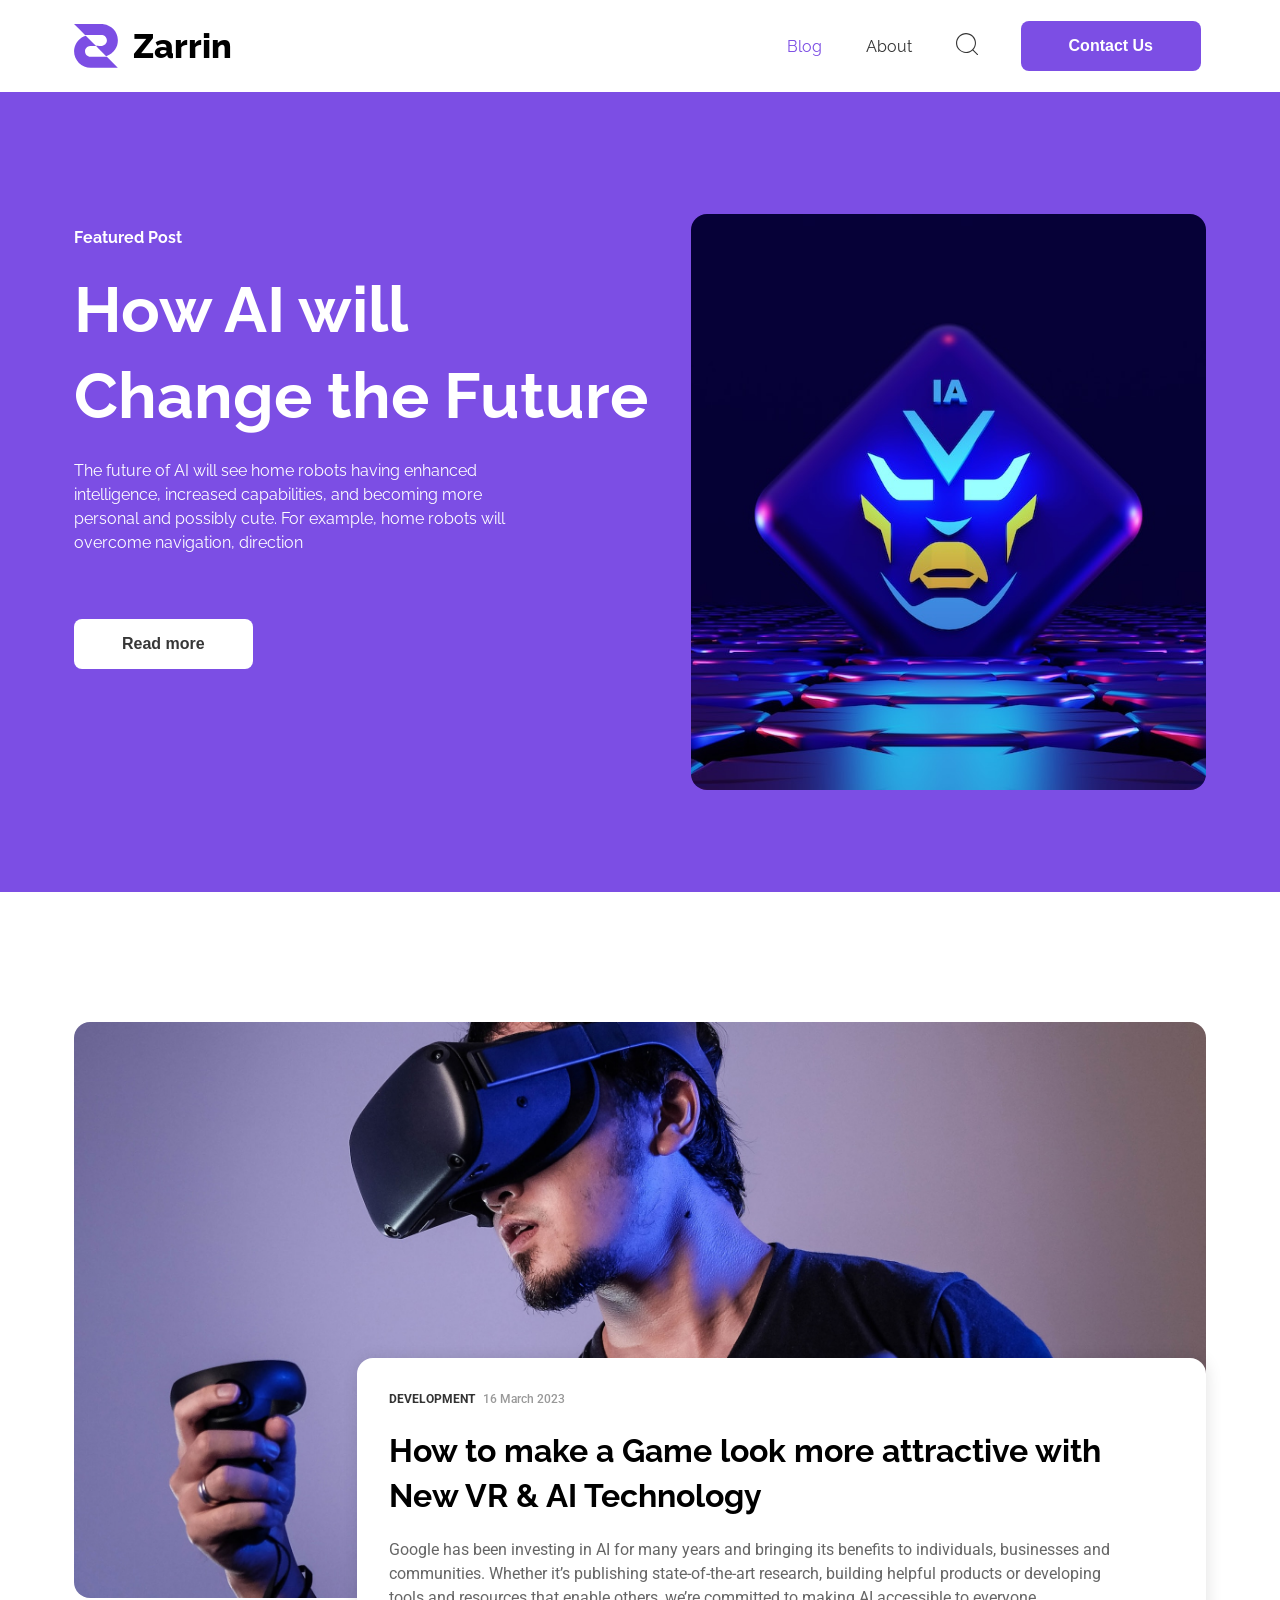
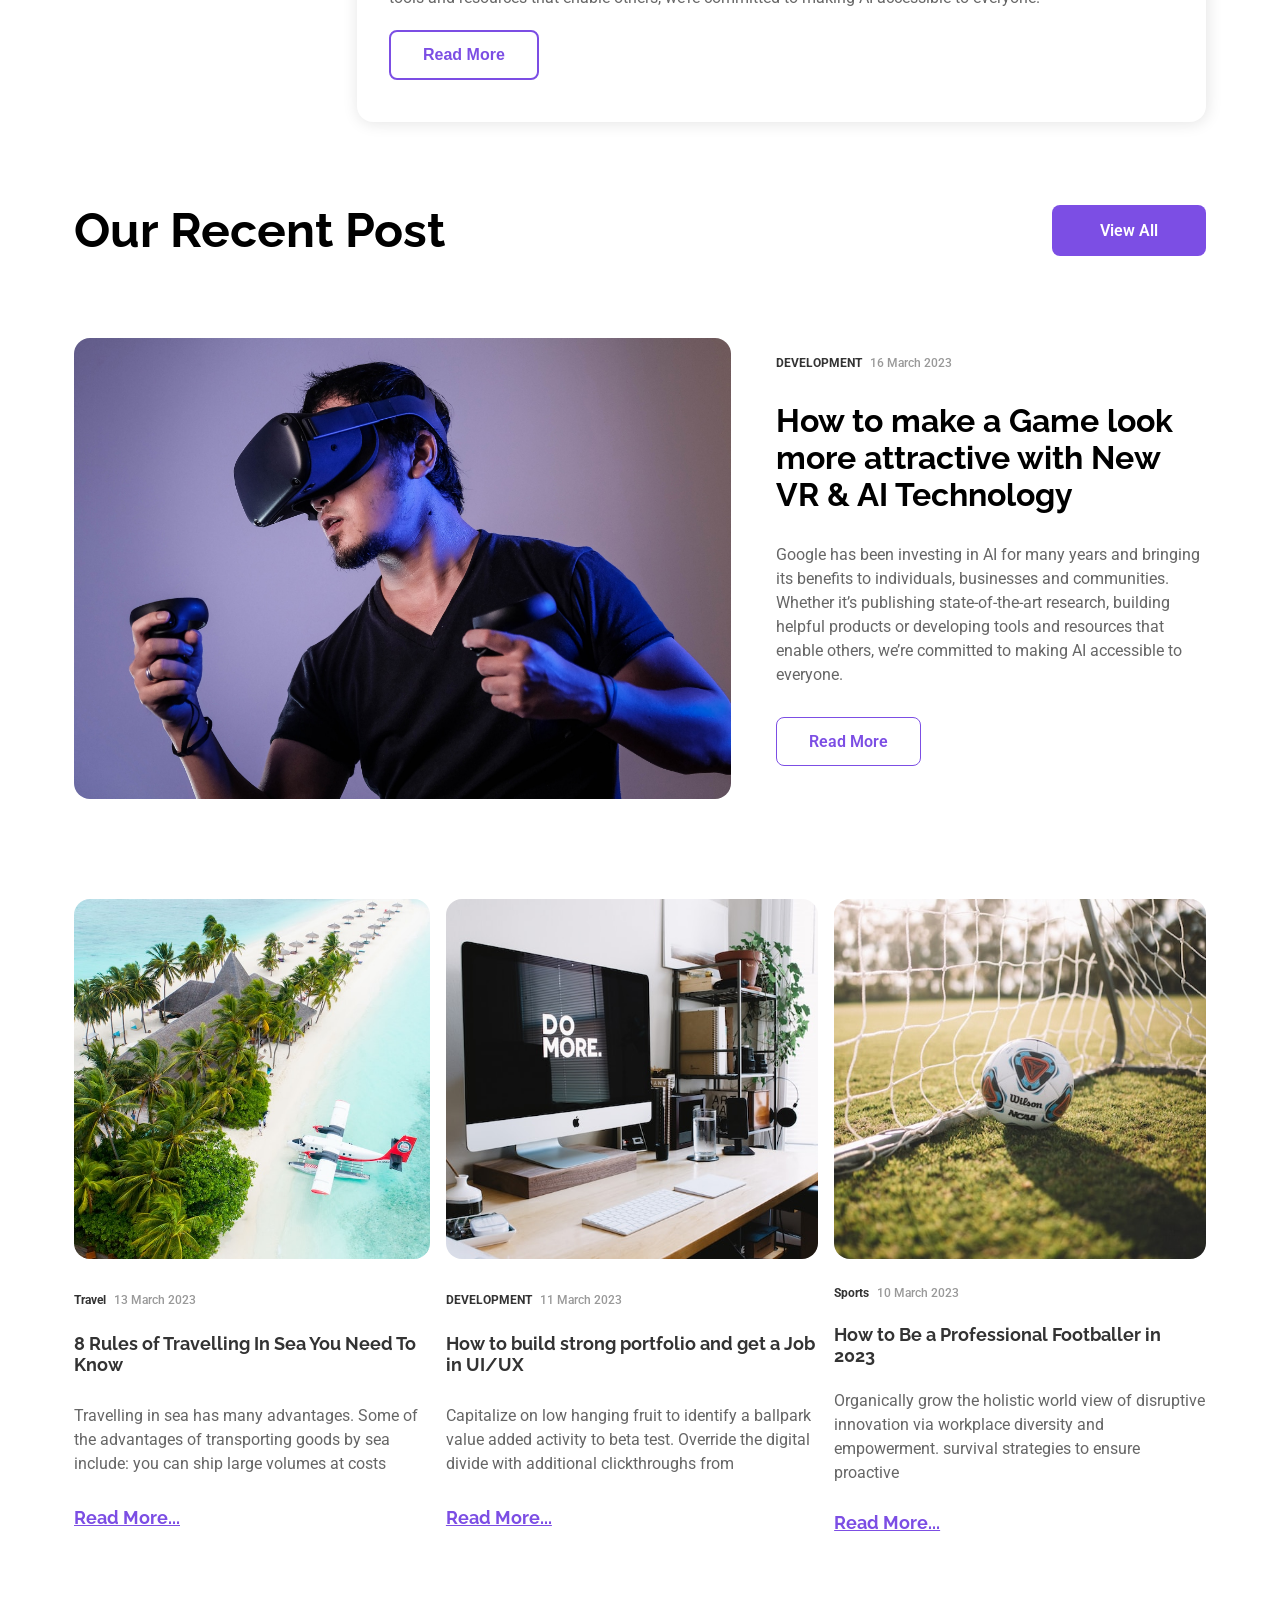
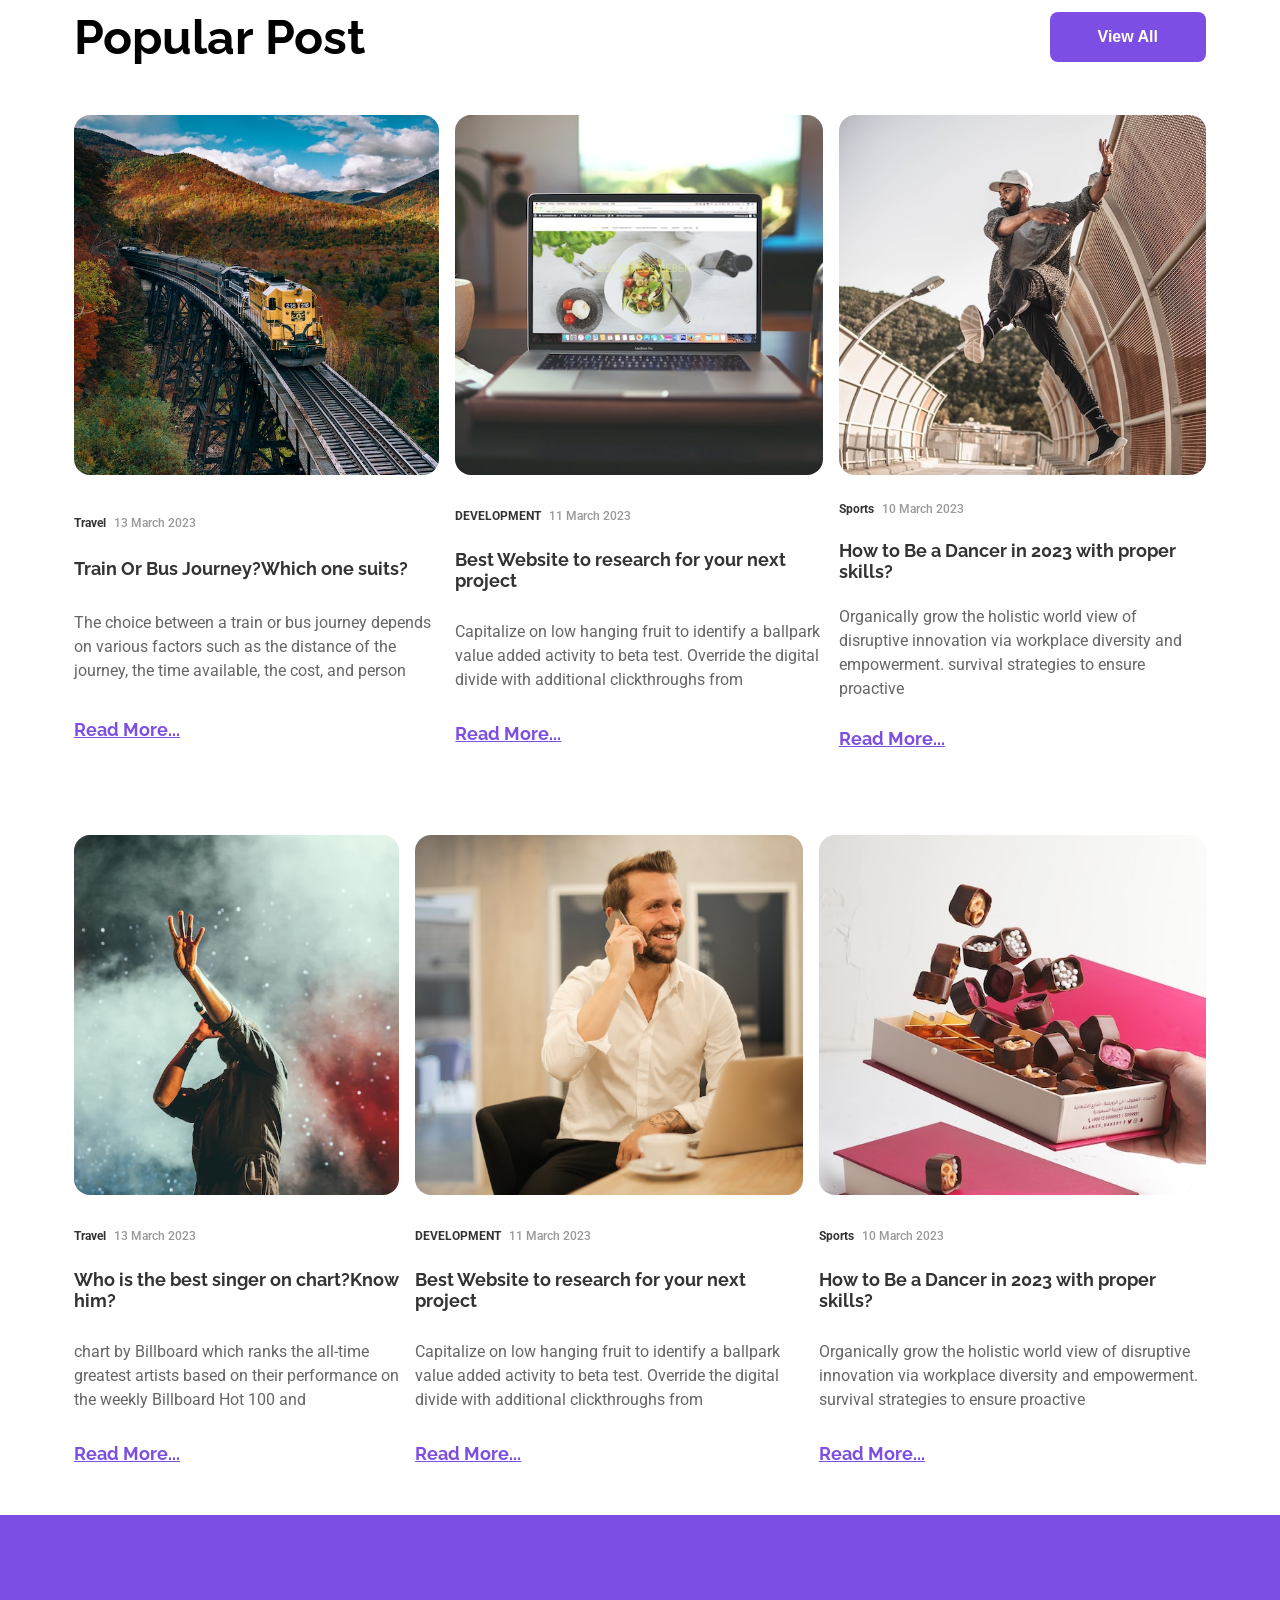
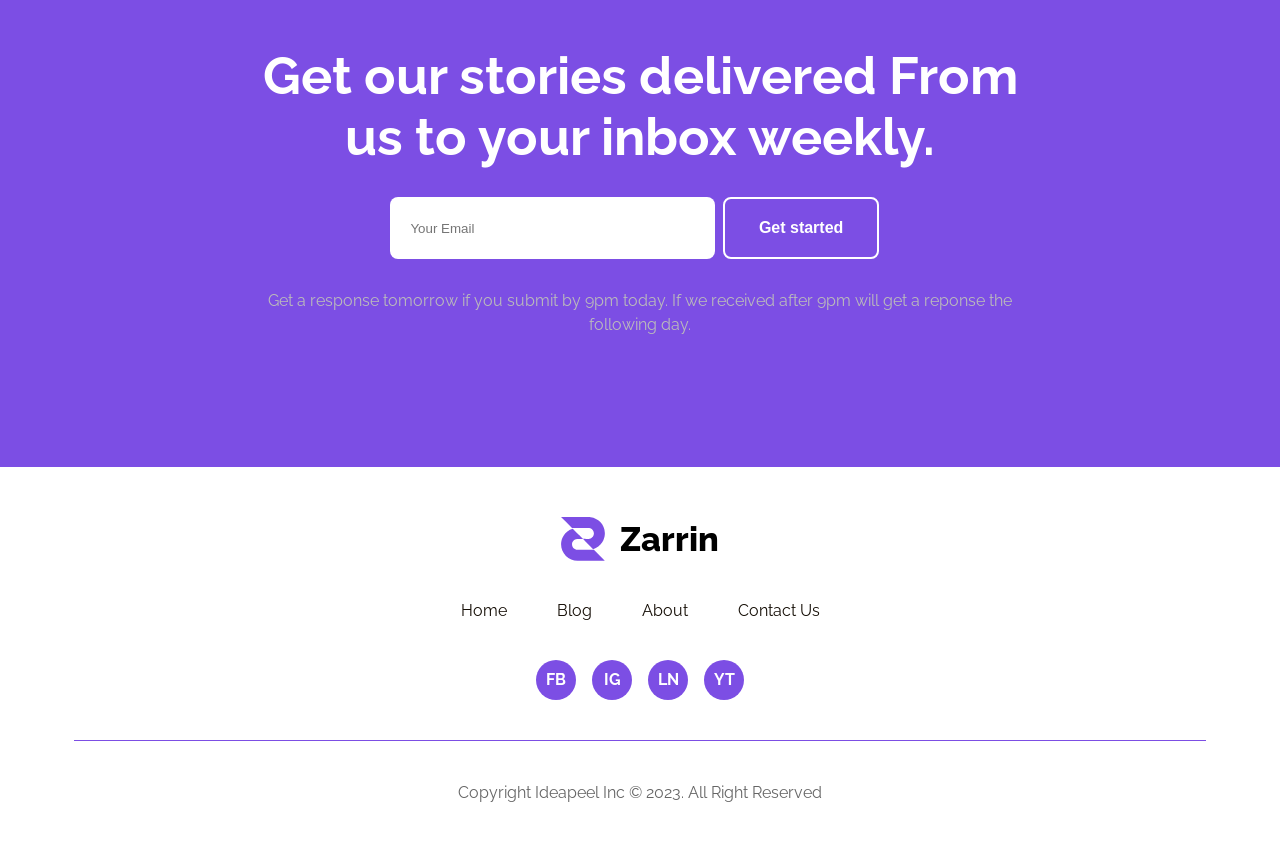
==== index.html @ e92bd46d "Worked a bit on responsiveness and completely broke the hamburger menu." ====
<!doctype html>
<html lang="en">
  <head>
    <meta charset="UTF-8" />
    <meta name="viewport" content="width=device-width, initial-scale=1.0" />
    <title>Multi-page Website</title>
    <link rel="stylesheet" href="./styles/style.css" />

    <link rel="preconnect" href="https://fonts.googleapis.com" />
    <link rel="preconnect" href="https://fonts.gstatic.com" crossorigin />
    <link
      href="https://fonts.googleapis.com/css2?family=Inter:ital,opsz,wght@0,14..32,100..900;1,14..32,100..900&family=Raleway:ital,wght@0,100..900;1,100..900&family=Roboto:ital,wdth,wght@0,85.4,900;1,85.4,900&display=swap"
      rel="stylesheet"
    />
  </head>

  <body>
    <!--================ Landing page =================-->

    <!-- NAVBAR SECTION -->
    <section class="navbar container">
      <div class="navbar-content">
        <div class="logo">
          <img src="icons/main-logo.svg" alt="" />
          <span>Zarrin</span>
        </div>
        <nav class="hamburger-content">
          <ul>
            <li><a href="blog.html">Blog</a></li>
            <li><a href="about.html">About</a></li>
            <div class="ham-button">
              <button class="btn-purple">Contact Us</button>
            </div>
          </ul>
        </nav>
        <div class="nav-right">
          <div class="nav-links">
            <ul>
              <li><a href="blog.html">Blog</a></li>
              <li><a href="about.html">About</a></li>
              <li><img src="icons/search.svg" alt="" /></li>
              <button class="btn-purple">Contact Us</button>
            </ul>
          </div>
        </div>
        <div class="hamburger">
          <img src="icons/hamburger.png" alt="" />
        </div>
      </div>
    </section>

    <!-- AI CHANGE -->
    <section class="purple-bg">
      <section class="ai container">
        <div class="left-side">
          <div class="left-side-text">
            <div class="featured-post">
              <span>Featured Post</span>
            </div>
            <div class="ai-header">
              <span
                >How AI will <br />
                Change the Future</span
              >
            </div>
            <div class="ai-text main-p">
              <span
                >The future of AI will see home robots having enhanced
                intelligence, increased capabilities, and becoming more personal
                and possibly cute. For example, home robots will overcome
                navigation, direction
              </span>
            </div>
          </div>

          <div class="ai-button">
            <button class="btn-main">Read more</button>
          </div>
        </div>
        <!-- right img -->
        <div class="ai-img">
          <img src="images/ai-img.jpg" alt="" />
        </div>
      </section>
    </section>

    <!-- VR SECTION -->
    <div class="vr container">
      <div class="vr-bg"></div>
      <div class="vr-card">
        <div class="dev-and-date">
          <div class="development">
            <span>DEVELOPMENT</span>
          </div>
          <div class="date">
            <span>16 March 2023</span>
          </div>
        </div>
        <div class="vr-header">
          <span
            >How to make a Game look more attractive with New VR & AI
            Technology</span
          >
        </div>
        <div class="vr-text main-p">
          <span
            >Google has been investing in AI for many years and bringing its
            benefits to individuals, businesses and communities. Whether it’s
            publishing state-of-the-art research, building helpful products or
            developing tools and resources that enable others, we’re committed
            to making AI accessible to everyone.
          </span>
        </div>
        <div class="vr-btn">
          <button class="btn-main">Read More</button>
        </div>
      </div>
    </div>

    <!-- RECENT POST -->
    <section class="recent container">
      <div class="recent-top">
        <h1>Our Recent Post</h1>
        <button class="btn-main">View All</button>
      </div>
      <div class="recent-low">
        <div class="recent-img"></div>
        <div class="recent-right">
          <div class="dev-and-date">
            <div class="development">
              <span>DEVELOPMENT</span>
            </div>
            <div class="date">
              <span>16 March 2023</span>
            </div>
          </div>
          <div class="recent-header">
            <span
              >How to make a Game look more attractive with New VR & AI
              Technology</span
            >
          </div>
          <div class="recent-text main-p">
            <span
              >Google has been investing in AI for many years and bringing its
              benefits to individuals, businesses and communities. Whether it’s
              publishing state-of-the-art research, building helpful products or
              developing tools and resources that enable others, we’re committed
              to making AI accessible to everyone.
            </span>
          </div>
          <div class="recent-btn">
            <button class="btn-main">Read More</button>
          </div>
        </div>
      </div>
    </section>

    <!-- RECENT CARDS -->
    <section class="recent-cards container">
      <!-- first card -->
      <div class="card">
        <img src="images/beach.jpg" alt="" />

        <div class="dev-and-date">
          <div class="development">
            <span>Travel</span>
          </div>
          <div class="date">
            <span>13 March 2023</span>
          </div>
        </div>

        <div class="card-header">
          <span>8 Rules of Travelling In Sea You Need To Know</span>
        </div>
        <div class="card-text main-p">
          <span
            >Travelling in sea has many advantages. Some of the advantages of
            transporting goods by sea include: you can ship large volumes at
            costs
          </span>
        </div>
        <div class="read-more">
          <a href="#">Read More...</a>
        </div>
      </div>
      <!-- second card -->
      <div class="card">
        <img src="images/computer.jpg" alt="" />

        <div class="dev-and-date">
          <div class="development">
            <span>DEVELOPMENT</span>
          </div>
          <div class="date">
            <span>11 March 2023</span>
          </div>
        </div>

        <div class="card-header">
          <span>How to build strong portfolio and get a Job in UI/UX</span>
        </div>
        <div class="card-text main-p">
          <span
            >Capitalize on low hanging fruit to identify a ballpark value added
            activity to beta test. Override the digital divide with additional
            clickthroughs from
          </span>
        </div>
        <div class="read-more">
          <a href="#">Read More...</a>
        </div>
      </div>
      <!-- third card -->
      <div class="card">
        <img src="images/ball.jpg" alt="" />

        <div class="dev-and-date">
          <div class="development">
            <span>Sports</span>
          </div>
          <div class="date">
            <span>10 March 2023</span>
          </div>
        </div>

        <div class="card-header">
          <span>How to Be a Professional Footballer in 2023</span>
        </div>
        <div class="card-text main-p">
          <span
            >Organically grow the holistic world view of disruptive innovation
            via workplace diversity and empowerment. survival strategies to
            ensure proactive
          </span>
        </div>
        <div class="read-more">
          <a href="#">Read More...</a>
        </div>
      </div>
    </section>

    <!-- POPULAR POST -->
    <section class="popular container">
      <div class="popular-header">
        <span>Popular Post</span>
      </div>
      <button class="btn-main">View All</button>
    </section>

    <!-- POPULAR CARDS -->
    <section class="popular-cards container">
      <!-- first card -->
      <div class="card">
        <img src="images/train.jpg" alt="" />

        <div class="dev-and-date">
          <div class="development">
            <span>Travel</span>
          </div>
          <div class="date">
            <span>13 March 2023</span>
          </div>
        </div>

        <div class="card-header">
          <span>Train Or Bus Journey?Which one suits?</span>
        </div>
        <div class="card-text main-p">
          <span
            >The choice between a train or bus journey depends on various
            factors such as the distance of the journey, the time available, the
            cost, and person
          </span>
        </div>
        <div class="read-more">
          <a href="#">Read More...</a>
        </div>
      </div>
      <!-- second card -->
      <div class="card">
        <img src="images/macbook.jpg" alt="" />

        <div class="dev-and-date">
          <div class="development">
            <span>DEVELOPMENT</span>
          </div>
          <div class="date">
            <span>11 March 2023</span>
          </div>
        </div>

        <div class="card-header">
          <span>Best Website to research for your next project</span>
        </div>
        <div class="card-text main-p">
          <span
            >Capitalize on low hanging fruit to identify a ballpark value added
            activity to beta test. Override the digital divide with additional
            clickthroughs from
          </span>
        </div>
        <div class="read-more">
          <a href="#">Read More...</a>
        </div>
      </div>
      <!-- third card -->
      <div class="card">
        <img src="images/guy_jumping.jpg" alt="" />

        <div class="dev-and-date">
          <div class="development">
            <span>Sports</span>
          </div>
          <div class="date">
            <span>10 March 2023</span>
          </div>
        </div>

        <div class="card-header">
          <span>How to Be a Dancer in 2023 with proper skills?</span>
        </div>
        <div class="card-text main-p">
          <span
            >Organically grow the holistic world view of disruptive innovation
            via workplace diversity and empowerment. survival strategies to
            ensure proactive
          </span>
        </div>
        <div class="read-more">
          <a href="#">Read More...</a>
        </div>
      </div>
    </section>

    <!-- POPULAR CARDS LOW -->
    <section class="popular-cards-low container">
      <!-- first card -->
      <div class="card">
        <img src="images/singer.jpg" alt="" />

        <div class="dev-and-date">
          <div class="development">
            <span>Travel</span>
          </div>
          <div class="date">
            <span>13 March 2023</span>
          </div>
        </div>

        <div class="card-header">
          <span>Who is the best singer on chart?Know him?</span>
        </div>
        <div class="card-text main-p">
          <span
            >chart by Billboard which ranks the all-time greatest artists based
            on their performance on the weekly Billboard Hot 100 and
          </span>
        </div>
        <div class="read-more">
          <a href="#">Read More...</a>
        </div>
      </div>
      <!-- second card -->
      <div class="card">
        <img src="images/ryan_gosling.jpg" alt="" />

        <div class="dev-and-date">
          <div class="development">
            <span>DEVELOPMENT</span>
          </div>
          <div class="date">
            <span>11 March 2023</span>
          </div>
        </div>

        <div class="card-header">
          <span>Best Website to research for your next project</span>
        </div>
        <div class="card-text main-p">
          <span
            >Capitalize on low hanging fruit to identify a ballpark value added
            activity to beta test. Override the digital divide with additional
            clickthroughs from
          </span>
        </div>
        <div class="read-more">
          <a href="#">Read More...</a>
        </div>
      </div>
      <!-- third card -->
      <div class="card">
        <img src="images/chocolate.jpg" alt="" />

        <div class="dev-and-date">
          <div class="development">
            <span>Sports</span>
          </div>
          <div class="date">
            <span>10 March 2023</span>
          </div>
        </div>

        <div class="card-header">
          <span>How to Be a Dancer in 2023 with proper skills?</span>
        </div>
        <div class="card-text main-p">
          <span
            >Organically grow the holistic world view of disruptive innovation
            via workplace diversity and empowerment. survival strategies to
            ensure proactive
          </span>
        </div>
        <div class="read-more">
          <a href="#">Read More...</a>
        </div>
      </div>
    </section>

    <!-- FORM SECTION -->
    <section class="form purple-bg">
      <div class="form-content">
        <div class="form-header">
          <span>Get our stories delivered From us to your inbox weekly.</span>
        </div>
        <form>
          <input type="text" placeholder="Your Email" required />
          <button class="btn-main">Get started</button>
        </form>
        <div class="form-text main-p">
          <span
            >Get a response tomorrow if you submit by 9pm today. If we received
            after 9pm will get a reponse the following day.
          </span>
        </div>
      </div>
    </section>

    <!-- FOOTER SECTION -->
    <section class="footer container">
      <div class="footer-top">
        <div class="logo">
          <img src="/icons/main-logo.svg" alt="" />
          <span>Zarrin</span>
        </div>
        <div class="f-links">
          <ul>
            <li><a href="#">Home</a></li>
            <li><a href="#">Blog</a></li>
            <li><a href="#">About</a></li>
            <li><a href="#">Contact Us</a></li>
          </ul>
        </div>
        <div class="footer-circle">
          <ul>
            <li><a href="#">FB</a></li>
            <li><a href="#">IG</a></li>
            <li><a href="#">LN</a></li>
            <li><a href="#">YT</a></li>
          </ul>
        </div>
      </div>
      <div class="footer-low main-p">
        <span>Copyright Ideapeel Inc © 2023. All Right Reserved</span>
      </div>
    </section>

    <script src="app.js"></script>
  </body>
</html>
---- styles/style.css ----
@import url("https://fonts.googleapis.com/css2?family=Inter:ital,opsz,wght@0,14..32,100..900;1,14..32,100..900&family=Roboto:ital,wght@0,100..900;1,100..900&display=swap");
@import url("https://fonts.googleapis.com/css2?family=Inter:ital,opsz,wght@0,14..32,100..900;1,14..32,100..900&family=Raleway:ital,wght@0,100..900;1,100..900&family=Roboto:ital,wght@0,100..900;1,100..900&display=swap");
@import url("https://fonts.googleapis.com/css2?family=Inter:ital,opsz,wght@0,14..32,100..900;1,14..32,100..900&family=Roboto:ital,wght@0,100..900;1,100..900&display=swap");
@import url("https://fonts.googleapis.com/css2?family=Inter:ital,opsz,wght@0,14..32,100..900;1,14..32,100..900&family=Raleway:ital,wght@0,100..900;1,100..900&family=Roboto:ital,wght@0,100..900;1,100..900&display=swap");
* {
  margin: 0;
  padding: 0;
  box-sizing: border-box;
}

body {
  font-family: "raleway";
}

.container {
  max-width: 1232px;
  margin-inline: auto;
}

ul {
  list-style-type: none;
}

a {
  text-decoration: none;
}

.purple-bg {
  background-color: #7C4EE4;
}

.main-p {
  line-height: 150%;
  color: #666666;
}

.dev-and-date {
  display: flex;
  justify-content: center;
  align-items: center;
  font-family: "roboto";
  justify-content: start;
  gap: 8px;
}
.dev-and-date .development {
  font-weight: 700;
  font-size: 12px;
  line-height: 150%;
  font-family: roboto !important;
  color: #333333;
}
.dev-and-date .date {
  font-weight: 500;
  font-size: 12px;
  font-family: "roboto" !important;
  line-height: 150%;
  color: #999999;
}

.read-more {
  font-weight: 700;
  font-size: 18px;
  line-height: 150%;
}
.read-more a {
  color: #7C4EE4;
  text-decoration: underline;
}

.logo {
  display: flex;
  justify-content: center;
  align-items: center;
}
.logo span {
  font-size: 34px;
  font-weight: 800;
  padding-left: 15px;
}

.ai-header {
  font-weight: 700;
  font-size: 64px;
  width: 100%;
  line-height: 86px;
}

.navbar .navbar-content {
  display: flex;
  justify-content: center;
  align-items: center;
  justify-content: space-between;
  padding: 21px 5px 21px 0;
}
.navbar .navbar-content .hamburger-content {
  display: none;
  position: absolute;
  width: 100%;
  background-color: #7C4EE4;
  justify-content: flex-start;
  top: 11%;
  left: 0;
  padding: 20px;
}
.navbar .navbar-content .hamburger-content .active {
  display: none;
}
.navbar .navbar-content .hamburger-content .active ul {
  display: flex;
  flex-direction: column;
  width: 100%;
}
.navbar .navbar-content .hamburger-content .active ul li {
  padding: 20px;
}
.navbar .navbar-content .hamburger-content .active ul li a {
  color: #fff;
}
.navbar .navbar-content .hamburger-content .active ul li:hover {
  background-color: #6a43c5;
  cursor: pointer;
}
.navbar .navbar-content .hamburger-content .active ul .ham-button {
  padding: 10px;
}
.navbar .navbar-content .hamburger-content .btn-purple {
  padding: 14px 32px;
  background-color: #7C4EE4;
  color: #fff;
  border: none;
  border-radius: 8px;
  font-size: 16px;
  font-weight: 600;
  cursor: pointer;
  color: #373737;
  background-color: #fff;
  padding: 16px 48px;
}
.navbar .navbar-content .hamburger-content .active {
  display: none;
  padding: 15px 10px;
  flex-direction: column;
}
.navbar .navbar-content .nav-right .nav-links ul {
  display: flex;
  justify-content: center;
  align-items: center;
  justify-content: space-between;
}
.navbar .navbar-content .nav-right .nav-links ul li {
  padding: 0 22px;
}
.navbar .navbar-content .nav-right .nav-links ul li a {
  color: #333333;
}
.navbar .navbar-content .nav-right .nav-links ul li:first-child a {
  color: #7C4EE4;
}
.navbar .navbar-content .nav-right .nav-links ul .btn-purple {
  padding: 14px 32px;
  background-color: #7C4EE4;
  color: #fff;
  border: none;
  border-radius: 8px;
  font-size: 16px;
  font-weight: 600;
  cursor: pointer;
  padding: 16px 48px;
  margin-left: 20px;
}
.navbar .hamburger {
  display: none;
  height: 50px;
  cursor: pointer;
  padding: 5px;
}

.form {
  display: flex;
  justify-content: center;
  align-items: center;
  flex-direction: column;
  padding: 130px 0;
  margin-inline: auto;
  text-align: center;
  color: #fff;
}
.form .form-content {
  display: flex;
  justify-content: center;
  align-items: center;
  gap: 30px;
  width: 60%;
  flex-direction: column;
}
.form .form-content .form-header {
  font-weight: 700;
  font-size: 52px;
}
.form .form-content form {
  display: flex;
  width: 65%;
  gap: 8px;
}
.form .form-content form input {
  width: 65%;
  padding: 20px;
  border-radius: 8px;
  border: none;
}
.form .form-content form .btn-main {
  padding: 14px 32px;
  background-color: #7C4EE4;
  color: #fff;
  border: none;
  border-radius: 8px;
  font-size: 16px;
  font-weight: 600;
  cursor: pointer;
  padding: 20px 34px;
  border: 2px solid #fff;
}
.form .form-content .form-text {
  color: #bbb;
}

.footer {
  display: flex;
  justify-content: center;
  align-items: center;
  flex-direction: column;
  padding: 50px 0;
  gap: 40px;
}
.footer .footer-top {
  display: flex;
  flex-direction: column;
  gap: 40px;
  width: 100%;
  border-bottom: 1px solid #7C4EE4;
  padding-bottom: 40px;
}
.footer .footer-top .f-links ul {
  display: flex;
  justify-content: center;
  align-items: center;
  gap: 50px;
}
.footer .footer-top .f-links ul a {
  color: #150e06;
}
.footer .footer-top .footer-circle ul {
  display: flex;
  justify-content: center;
  align-items: center;
  gap: 16px;
}
.footer .footer-top .footer-circle ul li {
  background-color: #7C4EE4;
  width: 40px;
  height: 40px;
  text-align: center;
  padding: 10px 0;
  border-radius: 50%;
}
.footer .footer-top .footer-circle ul li a {
  font-weight: 700;
  color: #fff;
}

.ai {
  display: flex;
  justify-content: center;
  align-items: center;
  justify-content: space-between;
  align-items: unset;
  padding: 122px 0 98px;
  color: #fff;
  gap: 40px;
}
.ai .left-side {
  max-width: 51%;
  padding-top: 14px;
  display: flex;
  gap: 64px;
  flex-direction: column;
}
.ai .left-side .left-side-text {
  display: flex;
  flex-direction: column;
  gap: 20px;
}
.ai .left-side .left-side-text .featured-post {
  font-weight: 700;
}
.ai .left-side .left-side-text .ai-text {
  color: #fff;
  max-width: 80%;
}
.ai .left-side .ai-button .btn-main {
  padding: 14px 32px;
  background-color: #7C4EE4;
  color: #fff;
  border: none;
  border-radius: 8px;
  font-size: 16px;
  font-weight: 600;
  cursor: pointer;
  color: #373737;
  background-color: #fff;
  padding: 16px 48px;
}
.ai .ai-img {
  max-width: 49%;
}
.ai .ai-img img {
  width: 100%;
  height: 576px;
  -o-object-fit: cover;
     object-fit: cover;
  border-radius: 16px;
}

.vr {
  padding: 130px 0 80px;
  display: flex;
  align-items: flex-end;
  flex-direction: column;
}
.vr .vr-bg {
  background-image: url("../images/guy_with_vr.jpg");
  background-position: center;
  background-size: cover;
  background-repeat: no-repeat;
  width: 100%;
  height: 576px;
  max-height: 576px;
  position: relative;
  border-radius: 16px;
}
.vr .vr-card {
  display: grid;
  gap: 20px;
  position: relative;
  right: 0;
  bottom: 0;
  min-height: 360px;
  max-width: 75%;
  background-color: #fff;
  margin-top: -240px;
  padding: 32px 0 42px 32px;
  border-radius: 16px;
  box-shadow: 1px 1px 15px 1px rgba(0, 0, 0, 0.1);
  font-family: "roboto";
}
.vr .vr-card .vr-header {
  font-weight: 700;
  font-size: 32px;
  line-height: 45px;
  max-width: 90%;
  font-family: "raleway";
}
.vr .vr-card .vr-text {
  color: #666666;
  max-width: 90%;
}
.vr .vr-card .vr-btn .btn-main {
  padding: 14px 32px;
  background-color: #7C4EE4;
  color: #fff;
  border: none;
  border-radius: 8px;
  font-size: 16px;
  font-weight: 600;
  cursor: pointer;
  border: 2px solid #7C4EE4;
  background-color: #fff;
  color: #7C4EE4;
}

.recent .recent-top {
  display: flex;
  justify-content: center;
  align-items: center;
  justify-content: space-between;
}
.recent .recent-top h1 {
  font-weight: 700;
  font-size: 48px;
}
.recent .recent-top .btn-main {
  padding: 14px 32px;
  background-color: #7C4EE4;
  color: #fff;
  border: none;
  border-radius: 8px;
  font-size: 16px;
  font-weight: 600;
  cursor: pointer;
  font-family: "roboto";
  padding: 16px 48px;
}
.recent .recent-low {
  display: flex;
  justify-content: center;
  align-items: center;
  justify-content: space-between;
  align-items: unset;
  padding: 80px 0 60px;
}
.recent .recent-low .recent-img {
  background-image: url(/images/guy_with_vr.jpg);
  background-position: center;
  background-size: cover;
  max-width: 58%;
  width: 700px;
  max-height: 100%;
  /* max-height: 456px;*/
  border-radius: 16px;
}
.recent .recent-low .recent-right {
  display: flex;
  flex-direction: column;
  max-width: 38%;
  padding: 16px 0 33px;
  gap: 30px;
}
.recent .recent-low .recent-right .recent-header {
  font-weight: 700;
  font-size: 32px;
}
.recent .recent-low .recent-right .recent-text {
  font-family: "roboto";
}
.recent .recent-low .recent-right .recent-btn .btn-main {
  padding: 14px 32px;
  background-color: #7C4EE4;
  color: #fff;
  border: none;
  border-radius: 8px;
  font-size: 16px;
  font-weight: 600;
  cursor: pointer;
  background-color: #fff;
  color: #7C4EE4;
  border: 1px solid #7C4EE4;
  font-family: "roboto";
}

.recent-cards,
.popular-cards,
.popular-cards-low {
  display: flex;
  justify-content: center;
  align-items: center;
  gap: 16px;
  padding: 40px 0;
}
.recent-cards .card,
.popular-cards .card,
.popular-cards-low .card {
  height: 360px;
  display: grid;
  gap: 20px;
  min-height: 640px;
}
.recent-cards .card img,
.popular-cards .card img,
.popular-cards-low .card img {
  width: 100%;
  height: 360px;
  -o-object-fit: cover;
     object-fit: cover;
  border-radius: 16px;
}
.recent-cards .card .card-header,
.popular-cards .card .card-header,
.popular-cards-low .card .card-header {
  font-weight: 700;
  font-size: 18px;
  color: #333333;
}
.recent-cards .card .card-text,
.popular-cards .card .card-text,
.popular-cards-low .card .card-text {
  font-family: "roboto";
}

.popular {
  display: flex;
  justify-content: center;
  align-items: center;
  justify-content: space-between;
  padding: 30px 0 10px;
}
.popular .popular-header {
  font-weight: 700;
  font-size: 48px;
}
.popular .btn-main {
  padding: 14px 32px;
  background-color: #7C4EE4;
  color: #fff;
  border: none;
  border-radius: 8px;
  font-size: 16px;
  font-weight: 600;
  cursor: pointer;
  padding: 16px 48px;
}

@media (max-width: 1320px) {
  .container {
    max-width: 1132px;
  }
}
@media (max-width: 1210px) {
  .container {
    max-width: 1022px;
  }
  .ai-header {
    font-size: 46px;
    line-height: 62px;
  }
  .ai .ai-img img {
    height: 516px;
  }
}
@media (max-width: 1110px) {
  .container {
    max-width: 912px;
  }
  .ai .left-side {
    max-width: 47%;
  }
  .recent-cards .card img,
  .popular-cards .card img,
  .popular-cards-low .card img {
    height: 300px;
  }
}
@media (max-width: 1024px) {
  .container {
    max-width: 882px;
  }
  .recent-cards,
  .popular-cards,
  .popular-cards-low {
    gap: 10px;
  }
}
@media (max-width: 1000px) {
  .container {
    max-width: 850px;
  }
  .main-p {
    font-size: 11px;
  }
  .dev-and-date {
    align-items: unset;
  }
  .dev-and-date .development {
    font-size: 8px;
  }
  .dev-and-date .date {
    font-size: 8px;
  }
}
@media (max-width: 930px) {
  .container {
    max-width: 770px;
  }
  .ai .left-side {
    max-width: 40%;
  }
  .ai .ai-img {
    max-width: 55%;
  }
  .ai .ai-img img {
    height: 516px;
  }
  .recent-cards .card img,
  .popular-cards .card img,
  .popular-cards-low .card img {
    height: 260px;
  }
}
@media (max-width: 850px) {
  .container {
    max-width: 670px;
  }
  .ai-header {
    font-size: 40px;
    line-height: 52px;
  }
  .ai .ai-img img {
    height: 450px;
  }
}
@media (max-width: 750px) {
  .container {
    max-width: 600px;
  }
  .navbar .nav-right {
    display: none;
  }
  .navbar .hamburger {
    display: flex;
  }
  .navbar .navbar .show {
    display: flex !important;
  }
  .navbar .navbar .show .active {
    display: flex;
  }
  .ai {
    flex-direction: column;
    align-items: center;
  }
  .ai .left-side {
    max-width: 90%;
    gap: 20px;
  }
  .ai .ai-img {
    max-width: 90%;
  }
}
@media (max-width: 660px) {
  .container {
    max-width: 540px;
  }
}
@media (max-width: 600px) {
  .container {
    max-width: 480px;
  }
}/*# sourceMappingURL=style.css.map */
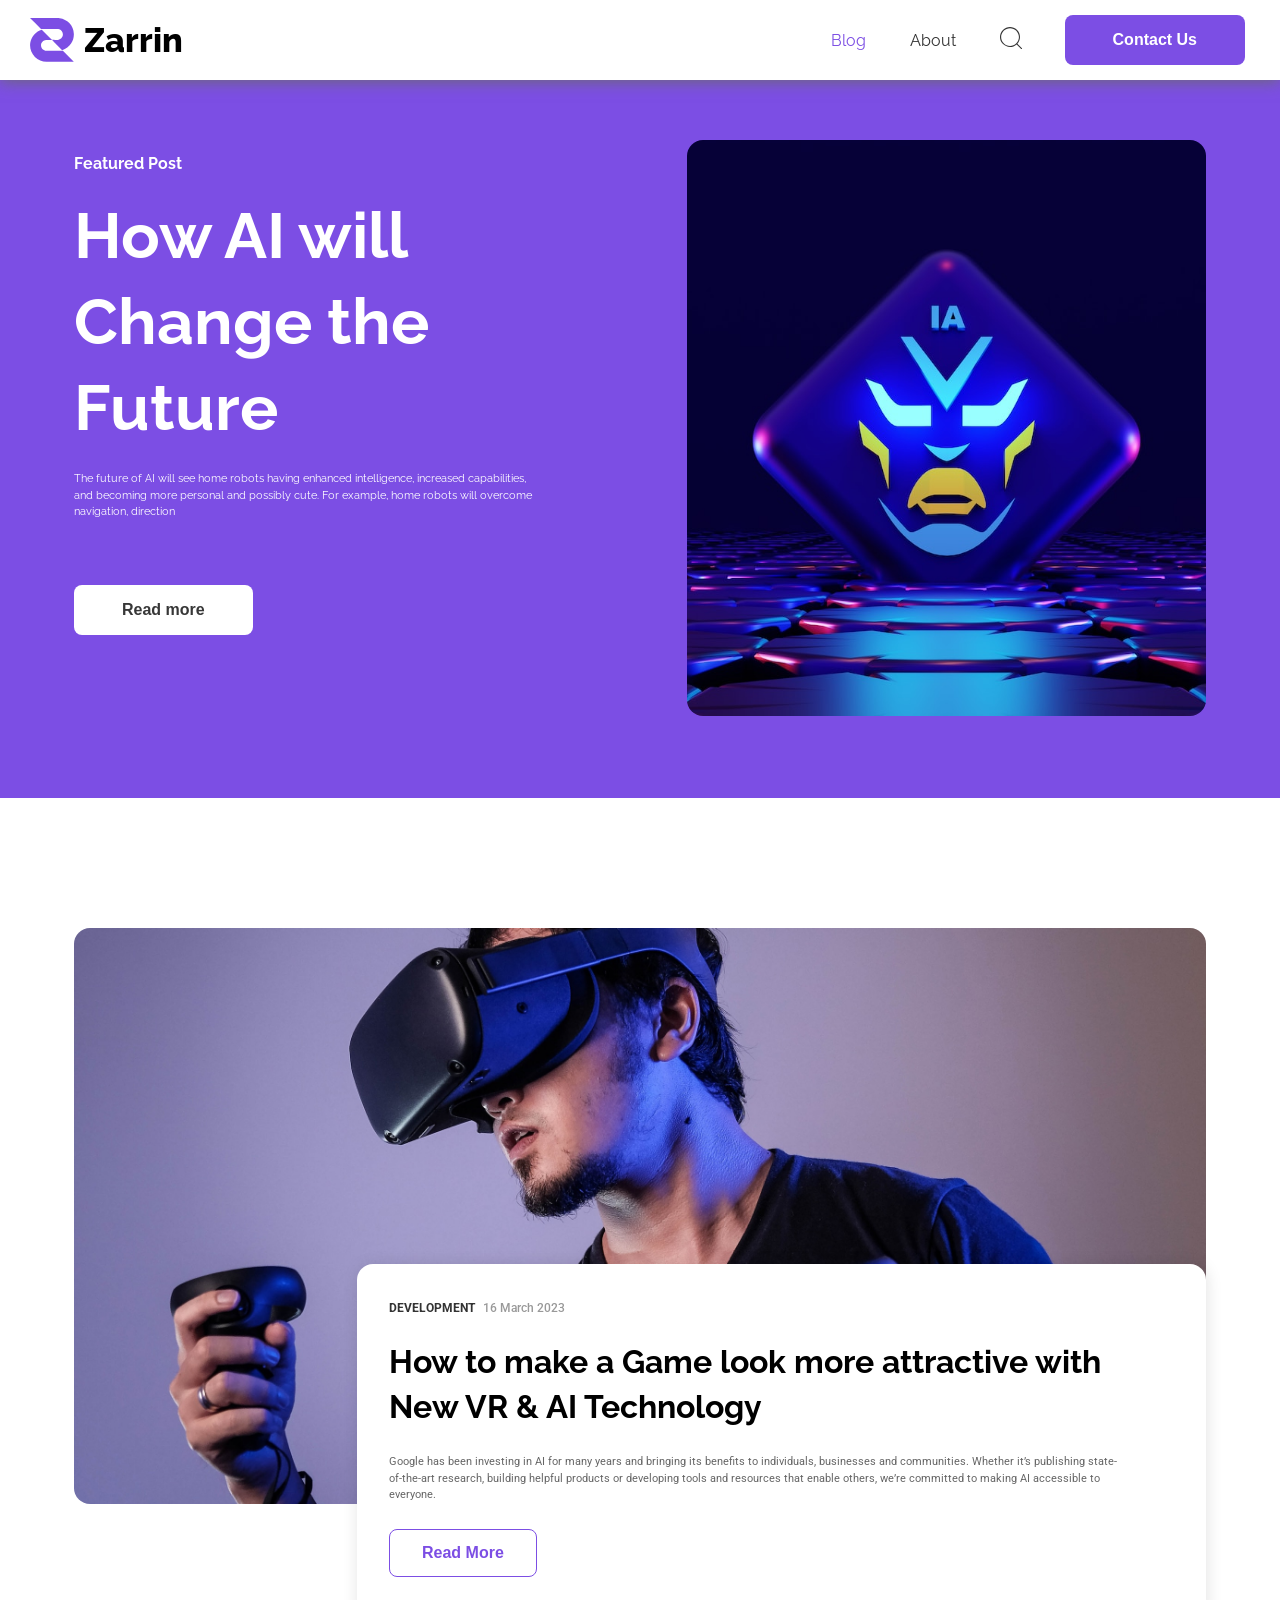
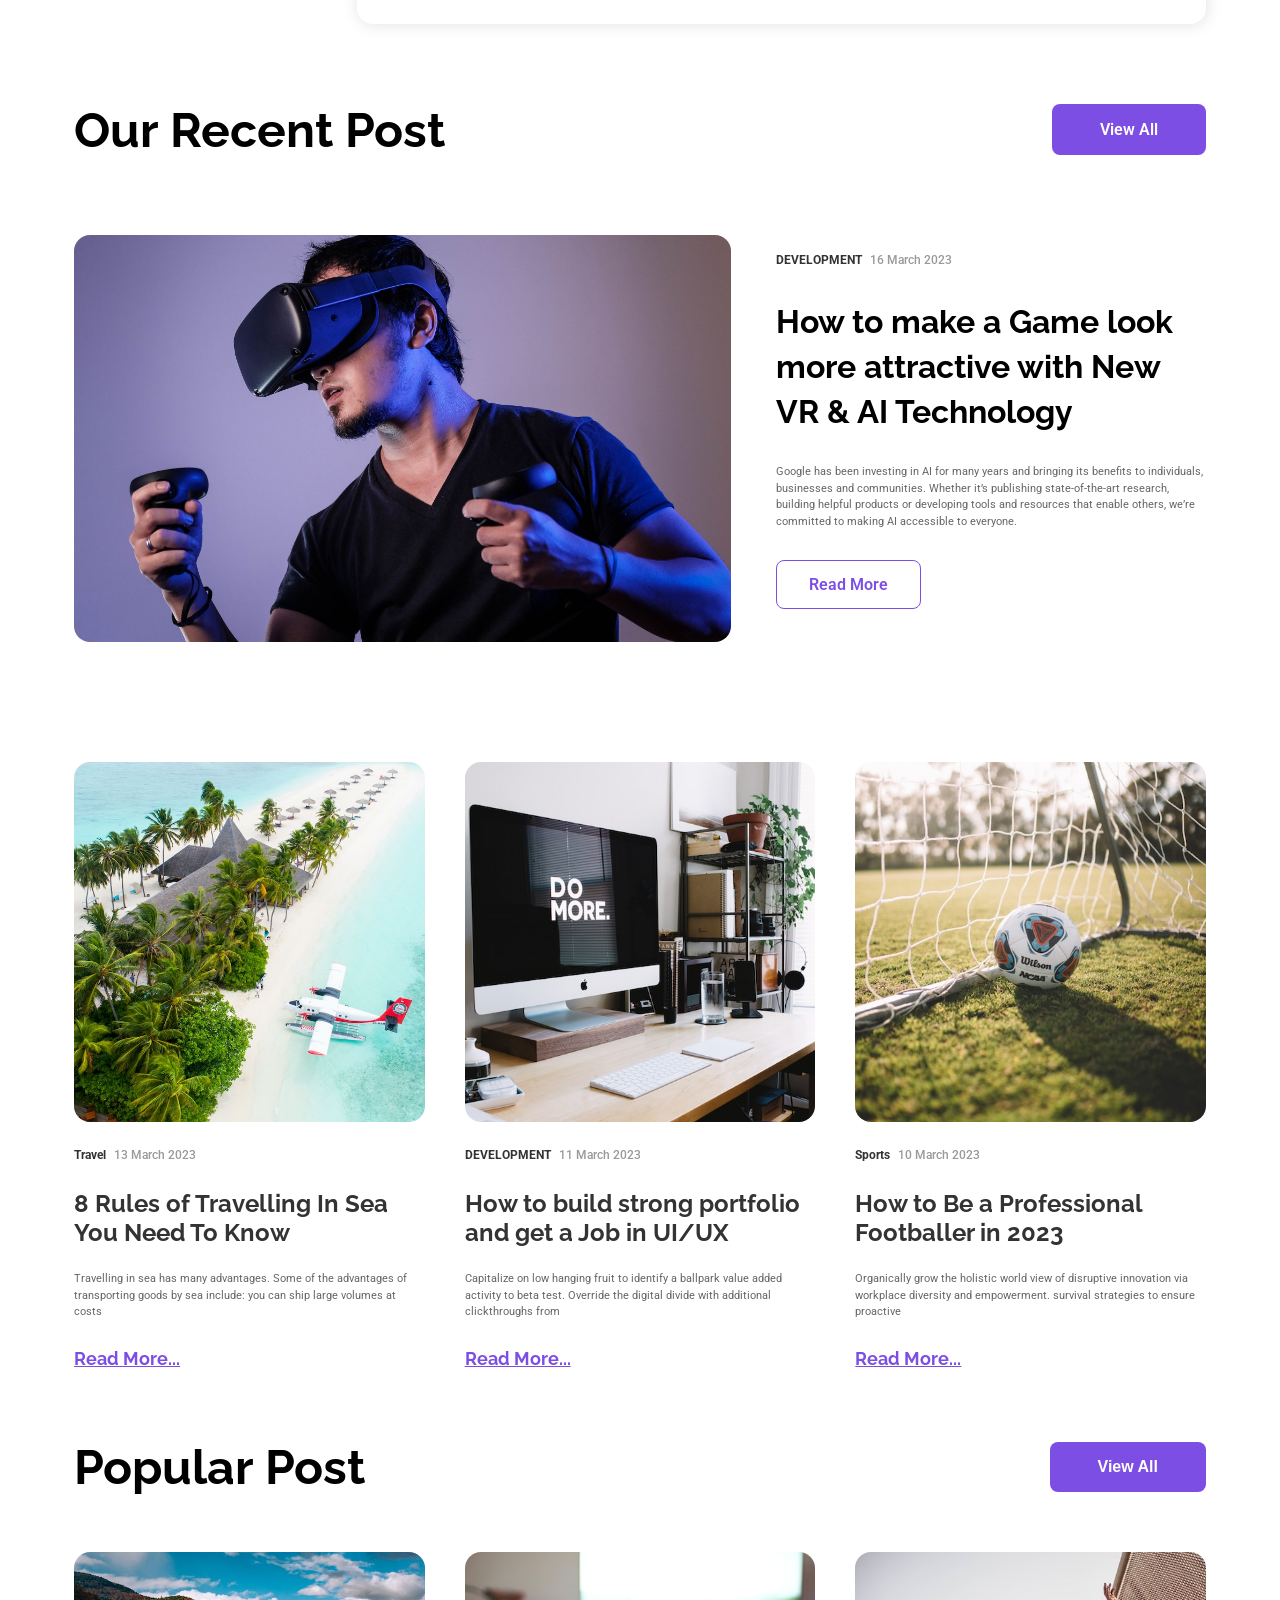
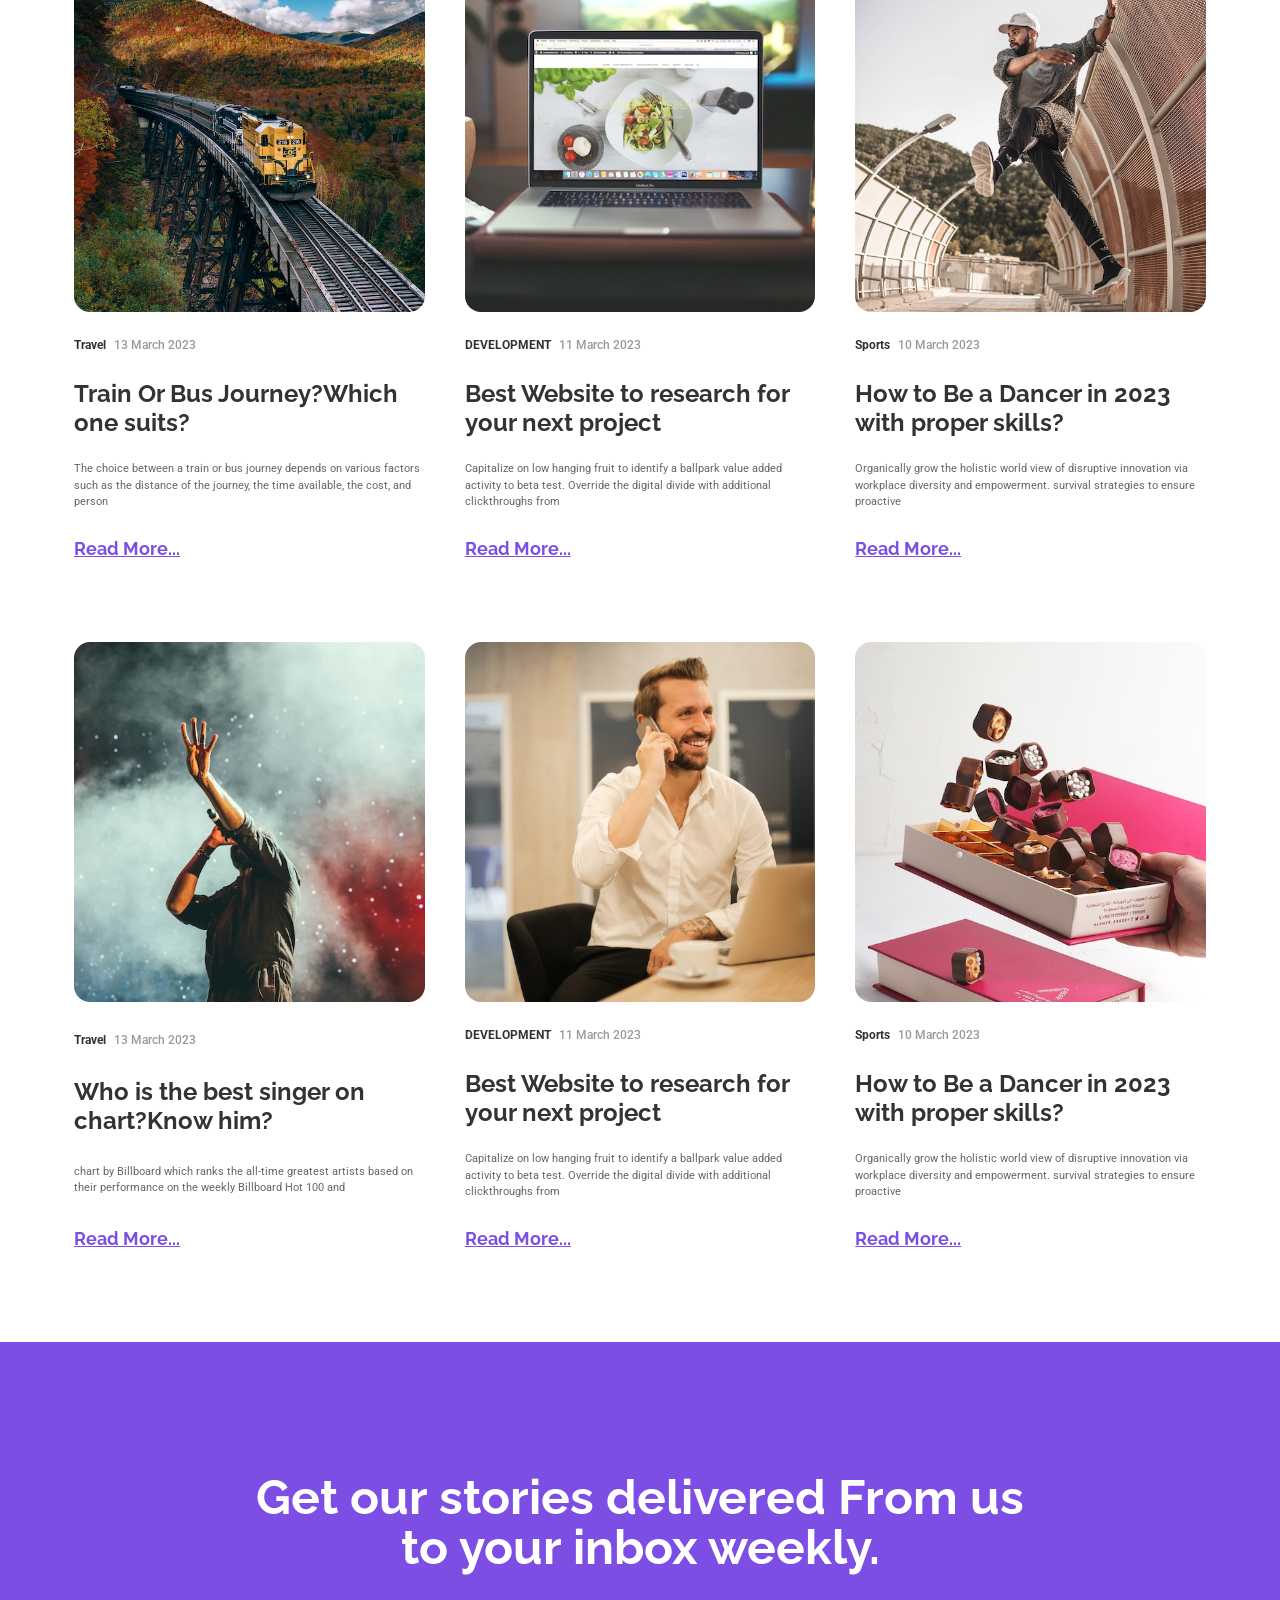
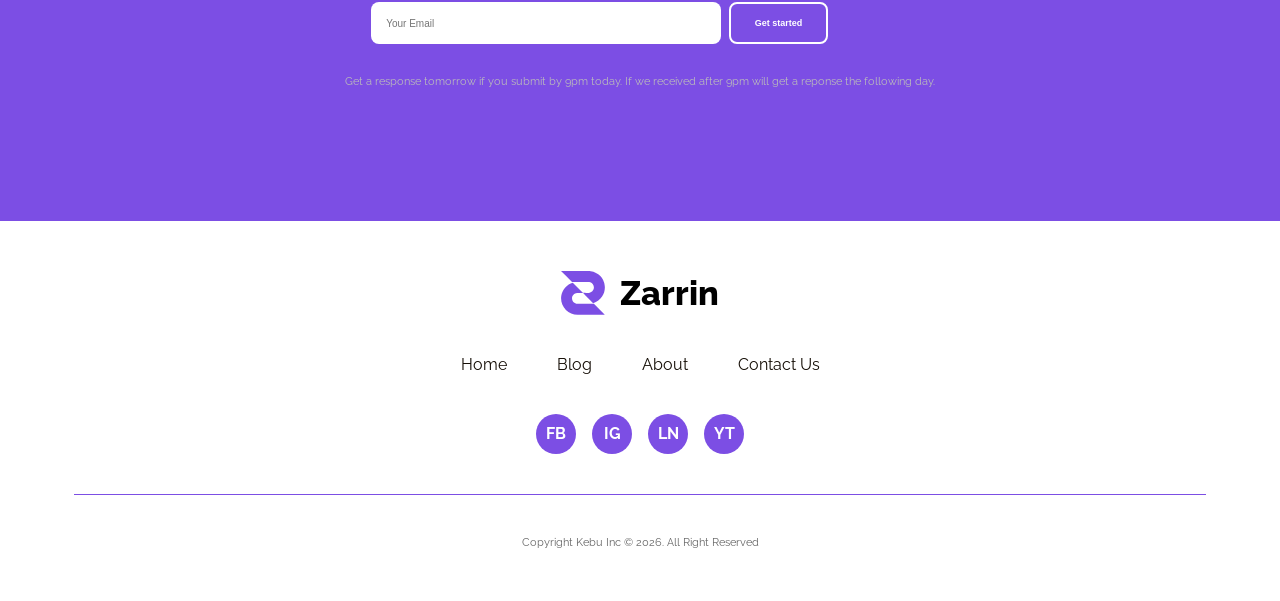
==== commit 63543524: "Finished working on the landing page. There’s a hamburger—feel free to have a bite" ====
--- a/index.html
+++ b/index.html
@@ -1,91 +1,89 @@
 <!doctype html>
 <html lang="en">
-  <head>
-    <meta charset="UTF-8" />
-    <meta name="viewport" content="width=device-width, initial-scale=1.0" />
-    <title>Multi-page Website</title>
-    <link rel="stylesheet" href="./styles/style.css" />
-
-    <link rel="preconnect" href="https://fonts.googleapis.com" />
-    <link rel="preconnect" href="https://fonts.gstatic.com" crossorigin />
-    <link
-      href="https://fonts.googleapis.com/css2?family=Inter:ital,opsz,wght@0,14..32,100..900;1,14..32,100..900&family=Raleway:ital,wght@0,100..900;1,100..900&family=Roboto:ital,wdth,wght@0,85.4,900;1,85.4,900&display=swap"
-      rel="stylesheet"
-    />
-  </head>
-
-  <body>
-    <!--================ Landing page =================-->
-
-    <!-- NAVBAR SECTION -->
-    <section class="navbar container">
-      <div class="navbar-content">
-        <div class="logo">
-          <img src="icons/main-logo.svg" alt="" />
-          <span>Zarrin</span>
-        </div>
-        <nav class="hamburger-content">
+
+<head>
+  <meta charset="UTF-8" />
+  <meta name="viewport" content="width=device-width, initial-scale=1.0" />
+  <title>Multi-page Website</title>
+  <link rel="stylesheet" href="./styles/style.css" />
+
+  <link rel="preconnect" href="https://fonts.googleapis.com" />
+  <link rel="preconnect" href="https://fonts.gstatic.com" crossorigin />
+  <link
+    href="https://fonts.googleapis.com/css2?family=Inter:ital,opsz,wght@0,14..32,100..900;1,14..32,100..900&family=Raleway:ital,wght@0,100..900;1,100..900&family=Roboto:ital,wdth,wght@0,85.4,900;1,85.4,900&display=swap"
+    rel="stylesheet" />
+</head>
+
+<body>
+  <!--================ Landing page =================-->
+
+  <!-- NAVBAR SECTION -->
+  <section class="navbar container">
+    <div class="navbar-content">
+      <div class="logo">
+        <img src="icons/main-logo.svg" alt="" />
+        <span>Zarrin</span>
+      </div>
+      <nav class="hamburger-content">
+        <ul>
+          <li><a href="blog.html">Blog</a></li>
+          <li><a href="about.html">About</a></li>
+          <div class="ham-button">
+            <button class="btn-purple">Contact Us</button>
+          </div>
+        </ul>
+      </nav>
+      <div class="nav-right">
+        <div class="nav-links">
           <ul>
             <li><a href="blog.html">Blog</a></li>
             <li><a href="about.html">About</a></li>
-            <div class="ham-button">
-              <button class="btn-purple">Contact Us</button>
-            </div>
+            <li><img src="icons/search.svg" alt="" /></li>
+            <button class="btn-purple">Contact Us</button>
           </ul>
-        </nav>
-        <div class="nav-right">
-          <div class="nav-links">
-            <ul>
-              <li><a href="blog.html">Blog</a></li>
-              <li><a href="about.html">About</a></li>
-              <li><img src="icons/search.svg" alt="" /></li>
-              <button class="btn-purple">Contact Us</button>
-            </ul>
-          </div>
-        </div>
-        <div class="hamburger">
-          <img src="icons/hamburger.png" alt="" />
-        </div>
+        </div>
+      </div>
+      <div class="hamburger">
+        <img src="icons/hamburger.png" alt="" />
+      </div>
+    </div>
+  </section>
+
+  <!-- AI CHANGE -->
+  <section class="purple-bg">
+    <section class="ai container">
+      <div class="left-side">
+        <div class="left-side-text">
+          <div class="featured-post">
+            <span>Featured Post</span>
+          </div>
+          <div class="ai-header">
+            <span>How AI will <br />
+              Change the Future</span>
+          </div>
+          <div class="ai-text main-p">
+            <span>The future of AI will see home robots having enhanced
+              intelligence, increased capabilities, and becoming more personal
+              and possibly cute. For example, home robots will overcome
+              navigation, direction
+            </span>
+          </div>
+        </div>
+
+        <div class="ai-button">
+          <button class="btn-main">Read more</button>
+        </div>
+      </div>
+      <!-- right img -->
+      <div class="ai-img">
+        <img src="images/ai-img.jpg" alt="" />
       </div>
     </section>
-
-    <!-- AI CHANGE -->
-    <section class="purple-bg">
-      <section class="ai container">
-        <div class="left-side">
-          <div class="left-side-text">
-            <div class="featured-post">
-              <span>Featured Post</span>
-            </div>
-            <div class="ai-header">
-              <span
-                >How AI will <br />
-                Change the Future</span
-              >
-            </div>
-            <div class="ai-text main-p">
-              <span
-                >The future of AI will see home robots having enhanced
-                intelligence, increased capabilities, and becoming more personal
-                and possibly cute. For example, home robots will overcome
-                navigation, direction
-              </span>
-            </div>
-          </div>
-
-          <div class="ai-button">
-            <button class="btn-main">Read more</button>
-          </div>
-        </div>
-        <!-- right img -->
-        <div class="ai-img">
-          <img src="images/ai-img.jpg" alt="" />
-        </div>
-      </section>
-    </section>
-
-    <!-- VR SECTION -->
-    <div class="vr container">
+  </section>
+
+  <!-- VR SECTION -->
+  <div class="vr container">
+    <div class="vr-content">
       <div class="vr-bg"></div>
       <div class="vr-card">
         <div class="dev-and-date">
@@ -97,14 +95,11 @@
           </div>
         </div>
         <div class="vr-header">
-          <span
-            >How to make a Game look more attractive with New VR & AI
-            Technology</span
-          >
+          <span>How to make a Game look more attractive with New VR & AI
+            Technology</span>
         </div>
         <div class="vr-text main-p">
-          <span
-            >Google has been investing in AI for many years and bringing its
+          <span>Google has been investing in AI for many years and bringing its
             benefits to individuals, businesses and communities. Whether it’s
             publishing state-of-the-art research, building helpful products or
             developing tools and resources that enable others, we’re committed
@@ -116,356 +111,347 @@
         </div>
       </div>
     </div>
-
-    <!-- RECENT POST -->
-    <section class="recent container">
-      <div class="recent-top">
-        <h1>Our Recent Post</h1>
-        <button class="btn-main">View All</button>
-      </div>
-      <div class="recent-low">
-        <div class="recent-img"></div>
-        <div class="recent-right">
-          <div class="dev-and-date">
-            <div class="development">
-              <span>DEVELOPMENT</span>
-            </div>
-            <div class="date">
-              <span>16 March 2023</span>
-            </div>
-          </div>
-          <div class="recent-header">
-            <span
-              >How to make a Game look more attractive with New VR & AI
-              Technology</span
-            >
-          </div>
-          <div class="recent-text main-p">
-            <span
-              >Google has been investing in AI for many years and bringing its
-              benefits to individuals, businesses and communities. Whether it’s
-              publishing state-of-the-art research, building helpful products or
-              developing tools and resources that enable others, we’re committed
-              to making AI accessible to everyone.
-            </span>
-          </div>
-          <div class="recent-btn">
-            <button class="btn-main">Read More</button>
-          </div>
-        </div>
-      </div>
-    </section>
-
-    <!-- RECENT CARDS -->
-    <section class="recent-cards container">
-      <!-- first card -->
-      <div class="card">
-        <img src="images/beach.jpg" alt="" />
-
-        <div class="dev-and-date">
-          <div class="development">
-            <span>Travel</span>
-          </div>
-          <div class="date">
-            <span>13 March 2023</span>
-          </div>
-        </div>
-
-        <div class="card-header">
-          <span>8 Rules of Travelling In Sea You Need To Know</span>
-        </div>
-        <div class="card-text main-p">
-          <span
-            >Travelling in sea has many advantages. Some of the advantages of
-            transporting goods by sea include: you can ship large volumes at
-            costs
-          </span>
-        </div>
-        <div class="read-more">
-          <a href="#">Read More...</a>
-        </div>
-      </div>
-      <!-- second card -->
-      <div class="card">
-        <img src="images/computer.jpg" alt="" />
-
+  </div>
+
+  <!-- RECENT POST -->
+  <section class="recent container">
+    <div class="recent-top">
+      <div class="recent-top-header">
+        <span>Our Recent Post</span>
+      </div>
+      <button class="btn-main">View All</button>
+    </div>
+    <div class="recent-low">
+      <div class="recent-img"></div>
+      <div class="recent-right">
         <div class="dev-and-date">
           <div class="development">
             <span>DEVELOPMENT</span>
           </div>
           <div class="date">
-            <span>11 March 2023</span>
-          </div>
-        </div>
-
-        <div class="card-header">
-          <span>How to build strong portfolio and get a Job in UI/UX</span>
-        </div>
-        <div class="card-text main-p">
-          <span
-            >Capitalize on low hanging fruit to identify a ballpark value added
-            activity to beta test. Override the digital divide with additional
-            clickthroughs from
+            <span>16 March 2023</span>
+          </div>
+        </div>
+        <div class="recent-header">
+          <span>How to make a Game look more attractive with New VR & AI
+            Technology</span>
+        </div>
+        <div class="recent-text main-p">
+          <span>Google has been investing in AI for many years and bringing its
+            benefits to individuals, businesses and communities. Whether it’s
+            publishing state-of-the-art research, building helpful products or
+            developing tools and resources that enable others, we’re committed
+            to making AI accessible to everyone.
           </span>
         </div>
-        <div class="read-more">
-          <a href="#">Read More...</a>
-        </div>
-      </div>
-      <!-- third card -->
-      <div class="card">
-        <img src="images/ball.jpg" alt="" />
-
-        <div class="dev-and-date">
-          <div class="development">
-            <span>Sports</span>
-          </div>
-          <div class="date">
-            <span>10 March 2023</span>
-          </div>
-        </div>
-
-        <div class="card-header">
-          <span>How to Be a Professional Footballer in 2023</span>
-        </div>
-        <div class="card-text main-p">
-          <span
-            >Organically grow the holistic world view of disruptive innovation
-            via workplace diversity and empowerment. survival strategies to
-            ensure proactive
-          </span>
-        </div>
-        <div class="read-more">
-          <a href="#">Read More...</a>
-        </div>
-      </div>
-    </section>
-
-    <!-- POPULAR POST -->
-    <section class="popular container">
-      <div class="popular-header">
-        <span>Popular Post</span>
-      </div>
-      <button class="btn-main">View All</button>
-    </section>
-
-    <!-- POPULAR CARDS -->
-    <section class="popular-cards container">
-      <!-- first card -->
-      <div class="card">
-        <img src="images/train.jpg" alt="" />
-
-        <div class="dev-and-date">
-          <div class="development">
-            <span>Travel</span>
-          </div>
-          <div class="date">
-            <span>13 March 2023</span>
-          </div>
-        </div>
-
-        <div class="card-header">
-          <span>Train Or Bus Journey?Which one suits?</span>
-        </div>
-        <div class="card-text main-p">
-          <span
-            >The choice between a train or bus journey depends on various
-            factors such as the distance of the journey, the time available, the
-            cost, and person
-          </span>
-        </div>
-        <div class="read-more">
-          <a href="#">Read More...</a>
-        </div>
-      </div>
-      <!-- second card -->
-      <div class="card">
-        <img src="images/macbook.jpg" alt="" />
-
-        <div class="dev-and-date">
-          <div class="development">
-            <span>DEVELOPMENT</span>
-          </div>
-          <div class="date">
-            <span>11 March 2023</span>
-          </div>
-        </div>
-
-        <div class="card-header">
-          <span>Best Website to research for your next project</span>
-        </div>
-        <div class="card-text main-p">
-          <span
-            >Capitalize on low hanging fruit to identify a ballpark value added
-            activity to beta test. Override the digital divide with additional
-            clickthroughs from
-          </span>
-        </div>
-        <div class="read-more">
-          <a href="#">Read More...</a>
-        </div>
-      </div>
-      <!-- third card -->
-      <div class="card">
-        <img src="images/guy_jumping.jpg" alt="" />
-
-        <div class="dev-and-date">
-          <div class="development">
-            <span>Sports</span>
-          </div>
-          <div class="date">
-            <span>10 March 2023</span>
-          </div>
-        </div>
-
-        <div class="card-header">
-          <span>How to Be a Dancer in 2023 with proper skills?</span>
-        </div>
-        <div class="card-text main-p">
-          <span
-            >Organically grow the holistic world view of disruptive innovation
-            via workplace diversity and empowerment. survival strategies to
-            ensure proactive
-          </span>
-        </div>
-        <div class="read-more">
-          <a href="#">Read More...</a>
-        </div>
-      </div>
-    </section>
-
-    <!-- POPULAR CARDS LOW -->
-    <section class="popular-cards-low container">
-      <!-- first card -->
-      <div class="card">
-        <img src="images/singer.jpg" alt="" />
-
-        <div class="dev-and-date">
-          <div class="development">
-            <span>Travel</span>
-          </div>
-          <div class="date">
-            <span>13 March 2023</span>
-          </div>
-        </div>
-
-        <div class="card-header">
-          <span>Who is the best singer on chart?Know him?</span>
-        </div>
-        <div class="card-text main-p">
-          <span
-            >chart by Billboard which ranks the all-time greatest artists based
-            on their performance on the weekly Billboard Hot 100 and
-          </span>
-        </div>
-        <div class="read-more">
-          <a href="#">Read More...</a>
-        </div>
-      </div>
-      <!-- second card -->
-      <div class="card">
-        <img src="images/ryan_gosling.jpg" alt="" />
-
-        <div class="dev-and-date">
-          <div class="development">
-            <span>DEVELOPMENT</span>
-          </div>
-          <div class="date">
-            <span>11 March 2023</span>
-          </div>
-        </div>
-
-        <div class="card-header">
-          <span>Best Website to research for your next project</span>
-        </div>
-        <div class="card-text main-p">
-          <span
-            >Capitalize on low hanging fruit to identify a ballpark value added
-            activity to beta test. Override the digital divide with additional
-            clickthroughs from
-          </span>
-        </div>
-        <div class="read-more">
-          <a href="#">Read More...</a>
-        </div>
-      </div>
-      <!-- third card -->
-      <div class="card">
-        <img src="images/chocolate.jpg" alt="" />
-
-        <div class="dev-and-date">
-          <div class="development">
-            <span>Sports</span>
-          </div>
-          <div class="date">
-            <span>10 March 2023</span>
-          </div>
-        </div>
-
-        <div class="card-header">
-          <span>How to Be a Dancer in 2023 with proper skills?</span>
-        </div>
-        <div class="card-text main-p">
-          <span
-            >Organically grow the holistic world view of disruptive innovation
-            via workplace diversity and empowerment. survival strategies to
-            ensure proactive
-          </span>
-        </div>
-        <div class="read-more">
-          <a href="#">Read More...</a>
-        </div>
-      </div>
-    </section>
-
-    <!-- FORM SECTION -->
-    <section class="form purple-bg">
-      <div class="form-content">
-        <div class="form-header">
-          <span>Get our stories delivered From us to your inbox weekly.</span>
-        </div>
-        <form>
-          <input type="text" placeholder="Your Email" required />
-          <button class="btn-main">Get started</button>
-        </form>
-        <div class="form-text main-p">
-          <span
-            >Get a response tomorrow if you submit by 9pm today. If we received
-            after 9pm will get a reponse the following day.
-          </span>
-        </div>
-      </div>
-    </section>
-
-    <!-- FOOTER SECTION -->
-    <section class="footer container">
-      <div class="footer-top">
-        <div class="logo">
-          <img src="/icons/main-logo.svg" alt="" />
-          <span>Zarrin</span>
-        </div>
-        <div class="f-links">
-          <ul>
-            <li><a href="#">Home</a></li>
-            <li><a href="#">Blog</a></li>
-            <li><a href="#">About</a></li>
-            <li><a href="#">Contact Us</a></li>
-          </ul>
-        </div>
-        <div class="footer-circle">
-          <ul>
-            <li><a href="#">FB</a></li>
-            <li><a href="#">IG</a></li>
-            <li><a href="#">LN</a></li>
-            <li><a href="#">YT</a></li>
-          </ul>
-        </div>
-      </div>
-      <div class="footer-low main-p">
-        <span>Copyright Ideapeel Inc © 2023. All Right Reserved</span>
-      </div>
-    </section>
-
-    <script src="app.js"></script>
-  </body>
-</html>
+        <div class="recent-btn">
+          <button class="btn-main">Read More</button>
+        </div>
+      </div>
+    </div>
+  </section>
+
+  <!-- RECENT CARDS -->
+  <section class="recent-cards container">
+    <!-- first card -->
+    <div class="card">
+      <img src="images/beach.jpg" alt="" />
+
+      <div class="dev-and-date">
+        <div class="development">
+          <span>Travel</span>
+        </div>
+        <div class="date">
+          <span>13 March 2023</span>
+        </div>
+      </div>
+
+      <div class="card-header">
+        <span>8 Rules of Travelling In Sea You Need To Know</span>
+      </div>
+      <div class="card-text main-p">
+        <span>Travelling in sea has many advantages. Some of the advantages of
+          transporting goods by sea include: you can ship large volumes at
+          costs
+        </span>
+      </div>
+      <div class="read-more">
+        <a href="#">Read More...</a>
+      </div>
+    </div>
+    <!-- second card -->
+    <div class="card">
+      <img src="images/computer.jpg" alt="" />
+
+      <div class="dev-and-date">
+        <div class="development">
+          <span>DEVELOPMENT</span>
+        </div>
+        <div class="date">
+          <span>11 March 2023</span>
+        </div>
+      </div>
+
+      <div class="card-header">
+        <span>How to build strong portfolio and get a Job in UI/UX</span>
+      </div>
+      <div class="card-text main-p">
+        <span>Capitalize on low hanging fruit to identify a ballpark value added
+          activity to beta test. Override the digital divide with additional
+          clickthroughs from
+        </span>
+      </div>
+      <div class="read-more">
+        <a href="#">Read More...</a>
+      </div>
+    </div>
+    <!-- third card -->
+    <div class="card">
+      <img src="images/ball.jpg" alt="" />
+
+      <div class="dev-and-date">
+        <div class="development">
+          <span>Sports</span>
+        </div>
+        <div class="date">
+          <span>10 March 2023</span>
+        </div>
+      </div>
+
+      <div class="card-header">
+        <span>How to Be a Professional Footballer in 2023</span>
+      </div>
+      <div class="card-text main-p">
+        <span>Organically grow the holistic world view of disruptive innovation
+          via workplace diversity and empowerment. survival strategies to
+          ensure proactive
+        </span>
+      </div>
+      <div class="read-more">
+        <a href="#">Read More...</a>
+      </div>
+    </div>
+  </section>
+
+  <!-- POPULAR POST -->
+  <section class="popular container">
+    <div class="popular-header">
+      <span>Popular Post</span>
+    </div>
+    <button class="btn-main">View All</button>
+  </section>
+
+  <!-- POPULAR CARDS -->
+  <section class="popular-cards container">
+    <!-- first card -->
+    <div class="card">
+      <img src="images/train.jpg" alt="" />
+
+      <div class="dev-and-date">
+        <div class="development">
+          <span>Travel</span>
+        </div>
+        <div class="date">
+          <span>13 March 2023</span>
+        </div>
+      </div>
+
+      <div class="card-header">
+        <span>Train Or Bus Journey?Which one suits?</span>
+      </div>
+      <div class="card-text main-p">
+        <span>The choice between a train or bus journey depends on various
+          factors such as the distance of the journey, the time available, the
+          cost, and person
+        </span>
+      </div>
+      <div class="read-more">
+        <a href="#">Read More...</a>
+      </div>
+    </div>
+    <!-- second card -->
+    <div class="card">
+      <img src="images/macbook.jpg" alt="" />
+
+      <div class="dev-and-date">
+        <div class="development">
+          <span>DEVELOPMENT</span>
+        </div>
+        <div class="date">
+          <span>11 March 2023</span>
+        </div>
+      </div>
+
+      <div class="card-header">
+        <span>Best Website to research for your next project</span>
+      </div>
+      <div class="card-text main-p">
+        <span>Capitalize on low hanging fruit to identify a ballpark value added
+          activity to beta test. Override the digital divide with additional
+          clickthroughs from
+        </span>
+      </div>
+      <div class="read-more">
+        <a href="#">Read More...</a>
+      </div>
+    </div>
+    <!-- third card -->
+    <div class="card">
+      <img src="images/guy_jumping.jpg" alt="" />
+
+      <div class="dev-and-date">
+        <div class="development">
+          <span>Sports</span>
+        </div>
+        <div class="date">
+          <span>10 March 2023</span>
+        </div>
+      </div>
+
+      <div class="card-header">
+        <span>How to Be a Dancer in 2023 with proper skills?</span>
+      </div>
+      <div class="card-text main-p">
+        <span>Organically grow the holistic world view of disruptive innovation
+          via workplace diversity and empowerment. survival strategies to
+          ensure proactive
+        </span>
+      </div>
+      <div class="read-more">
+        <a href="#">Read More...</a>
+      </div>
+    </div>
+  </section>
+
+  <!-- POPULAR CARDS LOW -->
+  <section class="popular-cards-low container">
+    <!-- first card -->
+    <div class="card">
+      <img src="images/singer.jpg" alt="" />
+
+      <div class="dev-and-date">
+        <div class="development">
+          <span>Travel</span>
+        </div>
+        <div class="date">
+          <span>13 March 2023</span>
+        </div>
+      </div>
+
+      <div class="card-header">
+        <span>Who is the best singer on chart?Know him?</span>
+      </div>
+      <div class="card-text main-p">
+        <span>chart by Billboard which ranks the all-time greatest artists based
+          on their performance on the weekly Billboard Hot 100 and
+        </span>
+      </div>
+      <div class="read-more">
+        <a href="#">Read More...</a>
+      </div>
+    </div>
+    <!-- second card -->
+    <div class="card">
+      <img src="images/ryan_gosling.jpg" alt="" />
+
+      <div class="dev-and-date">
+        <div class="development">
+          <span>DEVELOPMENT</span>
+        </div>
+        <div class="date">
+          <span>11 March 2023</span>
+        </div>
+      </div>
+
+      <div class="card-header">
+        <span>Best Website to research for your next project</span>
+      </div>
+      <div class="card-text main-p">
+        <span>Capitalize on low hanging fruit to identify a ballpark value added
+          activity to beta test. Override the digital divide with additional
+          clickthroughs from
+        </span>
+      </div>
+      <div class="read-more">
+        <a href="#">Read More...</a>
+      </div>
+    </div>
+    <!-- third card -->
+    <div class="card">
+      <img src="images/chocolate.jpg" alt="" />
+
+      <div class="dev-and-date">
+        <div class="development">
+          <span>Sports</span>
+        </div>
+        <div class="date">
+          <span>10 March 2023</span>
+        </div>
+      </div>
+
+      <div class="card-header">
+        <span>How to Be a Dancer in 2023 with proper skills?</span>
+      </div>
+      <div class="card-text main-p">
+        <span>Organically grow the holistic world view of disruptive innovation
+          via workplace diversity and empowerment. survival strategies to
+          ensure proactive
+        </span>
+      </div>
+      <div class="read-more">
+        <a href="#">Read More...</a>
+      </div>
+    </div>
+  </section>
+
+  <!-- FORM SECTION -->
+  <section class="form purple-bg">
+    <div class="form-content container">
+      <div class="form-header">
+        <span>Get our stories delivered From us to your inbox weekly.</span>
+      </div>
+      <form>
+        <input type="text" placeholder="Your Email" required />
+        <button class="btn-main">Get started</button>
+      </form>
+      <div class="form-text main-p">
+        <span>Get a response tomorrow if you submit by 9pm today. If we received
+          after 9pm will get a reponse the following day.
+        </span>
+      </div>
+    </div>
+  </section>
+
+  <!-- FOOTER SECTION -->
+  <section class="footer container">
+    <div class="footer-top">
+      <div class="logo">
+        <img src="/icons/main-logo.svg" alt="" />
+        <span>Zarrin</span>
+      </div>
+      <div class="f-links">
+        <ul>
+          <li><a href="#">Home</a></li>
+          <li><a href="#">Blog</a></li>
+          <li><a href="#">About</a></li>
+          <li><a href="#">Contact Us</a></li>
+        </ul>
+      </div>
+      <div class="footer-circle">
+        <ul>
+          <li><a href="#">FB</a></li>
+          <li><a href="#">IG</a></li>
+          <li><a href="#">LN</a></li>
+          <li><a href="#">YT</a></li>
+        </ul>
+      </div>
+    </div>
+    <div class="footer-low main-p">
+      <span>Copyright Kebu Inc © 2026. All Right Reserved</span>
+    </div>
+  </section>
+
+  <script src="app.js"></script>
+</body>
+
+</html>
--- a/styles/style.css
+++ b/styles/style.css
@@ -30,6 +30,7 @@
 }
 
 .main-p {
+  font-size: 11px;
   line-height: 150%;
   color: #666666;
 }
@@ -48,6 +49,11 @@
   line-height: 150%;
   font-family: roboto !important;
   color: #333333;
+}
+@media (max-width: 1024px) {
+  .dev-and-date .development {
+    font-size: 8px;
+  }
 }
 .dev-and-date .date {
   font-weight: 500;
@@ -56,6 +62,11 @@
   line-height: 150%;
   color: #999999;
 }
+@media (max-width: 1024px) {
+  .dev-and-date .date {
+    font-size: 8px;
+  }
+}
 
 .read-more {
   font-weight: 700;
@@ -67,17 +78,6 @@
   text-decoration: underline;
 }
 
-.logo {
-  display: flex;
-  justify-content: center;
-  align-items: center;
-}
-.logo span {
-  font-size: 34px;
-  font-weight: 800;
-  padding-left: 15px;
-}
-
 .ai-header {
   font-weight: 700;
   font-size: 64px;
@@ -85,45 +85,289 @@
   line-height: 86px;
 }
 
+.navbar {
+  position: fixed;
+  background: #fff;
+  max-width: 100% !important;
+  top: 0;
+  left: 0;
+  right: 0;
+  padding: 0 30px;
+  z-index: 1;
+}
+.navbar .logo {
+  display: flex;
+  justify-content: center;
+  align-items: center;
+  gap: 10px;
+}
+.navbar .logo span {
+  font-size: 34px;
+  font-weight: 800;
+}
 .navbar .navbar-content {
   display: flex;
   justify-content: center;
   align-items: center;
   justify-content: space-between;
-  padding: 21px 5px 21px 0;
+  padding: 15px 5px 15px 0;
 }
 .navbar .navbar-content .hamburger-content {
   display: none;
   position: absolute;
   width: 100%;
+  background-color: #fff;
+  justify-content: flex-start;
+  top: 100%;
+  left: 0;
+  box-shadow: 0px 5px 15px -10px #6b6b6b;
+}
+.navbar .navbar-content .hamburger-content ul.active {
+  display: none;
+  flex-direction: column;
+  width: 100%;
+}
+.navbar .navbar-content .hamburger-content ul.active li {
+  padding: 25px 15px;
+}
+.navbar .navbar-content .hamburger-content ul.active li a {
+  color: #7C4EE4;
+}
+.navbar .navbar-content .hamburger-content ul.active li:hover {
+  background-color: #f3efff;
+  cursor: pointer;
+  transition: 0.1s ease-in;
+}
+.navbar .navbar-content .hamburger-content ul.active .ham-button {
+  padding: 10px;
+}
+.navbar .navbar-content .hamburger-content .btn-purple {
+  padding: 14px 32px;
   background-color: #7C4EE4;
-  justify-content: flex-start;
-  top: 11%;
-  left: 0;
-  padding: 20px;
+  color: #fff;
+  border: none;
+  border-radius: 8px;
+  font-size: 16px;
+  font-weight: 600;
+  cursor: pointer;
+  color: #fff;
+  padding: 16px 48px;
 }
 .navbar .navbar-content .hamburger-content .active {
   display: none;
-}
-.navbar .navbar-content .hamburger-content .active ul {
-  display: flex;
-  flex-direction: column;
+  padding: 15px 10px;
+  flex-direction: column;
+}
+.navbar .navbar-content .nav-right .nav-links ul {
+  display: flex;
+  justify-content: center;
+  align-items: center;
+  justify-content: space-between;
+}
+.navbar .navbar-content .nav-right .nav-links ul li {
+  padding: 0 22px;
+}
+.navbar .navbar-content .nav-right .nav-links ul li a {
+  color: #333333;
+}
+.navbar .navbar-content .nav-right .nav-links ul li:first-child a {
+  color: #7C4EE4;
+}
+.navbar .navbar-content .nav-right .nav-links ul .btn-purple {
+  padding: 14px 32px;
+  background-color: #7C4EE4;
+  color: #fff;
+  border: none;
+  border-radius: 8px;
+  font-size: 16px;
+  font-weight: 600;
+  cursor: pointer;
+  padding: 16px 48px;
+}
+@media (max-width: 480px) {
+  .navbar .navbar-content .nav-right .nav-links ul .btn-purple {
+    padding: 11px 32px;
+  }
+}
+.navbar .navbar-content .nav-right .nav-links ul .btn-purple {
+  margin-left: 20px;
+}
+.navbar .hamburger {
+  display: none;
+  height: 50px;
+  cursor: pointer;
+  padding: 5px;
+  z-index: 1;
+}
+
+.form {
+  display: flex;
+  justify-content: center;
+  align-items: center;
+  flex-direction: column;
+  padding: 130px 0;
+  margin-inline: auto;
+  text-align: center;
+  color: #fff;
+  margin: 70px 0 0;
+}
+.form .form-content {
+  display: flex;
+  justify-content: center;
+  align-items: center;
+  gap: 30px;
+  width: 60%;
+  flex-direction: column;
+}
+.form .form-content .form-header {
+  font-weight: 700;
+  font-size: 48px;
+  line-height: 50px;
+}
+@media (max-width: 1024px) {
+  .form .form-content .form-header {
+    font-size: 34px;
+    line-height: 36px;
+  }
+}
+@media (max-width: 600px) {
+  .form .form-content .form-header {
+    font-size: 20px;
+    line-height: 36px;
+  }
+}
+.form .form-content form {
+  display: flex;
+  width: 70%;
+  gap: 8px;
+}
+.form .form-content form input {
+  width: 65%;
+  padding: 12px 0 12px 15px;
+  border-radius: 8px;
+  border: none;
+  font-size: 10px;
+}
+.form .form-content form .btn-main {
+  padding: 14px 32px;
+  background-color: #7C4EE4;
+  color: #fff;
+  border: none;
+  border-radius: 8px;
+  font-size: 16px;
+  font-weight: 600;
+  cursor: pointer;
+  border: 2px solid #fff;
+  padding: 14px 24px;
+  font-size: 9px;
+}
+.form .form-content .form-text {
+  color: #bbb;
+}
+
+@media (max-width: 800px) {
+  .form {
+    padding: 70px 0;
+  }
+}
+.footer {
+  display: flex;
+  justify-content: center;
+  align-items: center;
+  flex-direction: column;
+  padding: 50px 0;
+  gap: 40px;
+}
+.footer .footer-top {
+  display: flex;
+  flex-direction: column;
+  align-items: center;
+  gap: 40px;
   width: 100%;
-}
-.navbar .navbar-content .hamburger-content .active ul li {
-  padding: 20px;
-}
-.navbar .navbar-content .hamburger-content .active ul li a {
-  color: #fff;
-}
-.navbar .navbar-content .hamburger-content .active ul li:hover {
-  background-color: #6a43c5;
-  cursor: pointer;
-}
-.navbar .navbar-content .hamburger-content .active ul .ham-button {
-  padding: 10px;
-}
-.navbar .navbar-content .hamburger-content .btn-purple {
+  border-bottom: 1px solid #7C4EE4;
+  padding-bottom: 40px;
+}
+.footer .footer-top .logo {
+  display: flex;
+  justify-content: center;
+  align-items: center;
+}
+.footer .footer-top .logo span {
+  font-size: 34px;
+  font-weight: 800;
+  padding-left: 15px;
+}
+@media (max-width: 1024px) {
+  .footer .footer-top .logo {
+    font-size: 24px;
+  }
+}
+.footer .footer-top .f-links ul {
+  display: flex;
+  justify-content: center;
+  align-items: center;
+  gap: 50px;
+}
+.footer .footer-top .f-links ul a {
+  color: #150e06;
+}
+.footer .footer-top .footer-circle ul {
+  display: flex;
+  justify-content: center;
+  align-items: center;
+  gap: 16px;
+}
+.footer .footer-top .footer-circle ul li {
+  background-color: #7C4EE4;
+  width: 40px;
+  height: 40px;
+  text-align: center;
+  padding: 10px 0;
+  border-radius: 50%;
+}
+.footer .footer-top .footer-circle ul li a {
+  font-weight: 700;
+  color: #fff;
+}
+
+@media (max-width: 500px) {
+  .footer .footer-top .f-links ul {
+    display: flex;
+    justify-content: center;
+    align-items: center;
+    gap: 30px;
+  }
+}
+.ai {
+  display: flex;
+  justify-content: center;
+  align-items: center;
+  justify-content: space-between;
+  align-items: unset;
+  padding: 140px 0 78px;
+  color: #fff;
+  gap: 40px;
+}
+.ai .left-side {
+  max-width: 51%;
+  padding-top: 14px;
+  display: flex;
+  gap: 64px;
+  flex-direction: column;
+}
+.ai .left-side .left-side-text {
+  display: flex;
+  flex-direction: column;
+  gap: 20px;
+}
+.ai .left-side .left-side-text .featured-post {
+  font-weight: 700;
+}
+.ai .left-side .left-side-text .ai-text {
+  color: #fff;
+  max-width: 80%;
+}
+.ai .left-side .ai-button .btn-main {
   padding: 14px 32px;
   background-color: #7C4EE4;
   color: #fff;
@@ -136,180 +380,6 @@
   background-color: #fff;
   padding: 16px 48px;
 }
-.navbar .navbar-content .hamburger-content .active {
-  display: none;
-  padding: 15px 10px;
-  flex-direction: column;
-}
-.navbar .navbar-content .nav-right .nav-links ul {
-  display: flex;
-  justify-content: center;
-  align-items: center;
-  justify-content: space-between;
-}
-.navbar .navbar-content .nav-right .nav-links ul li {
-  padding: 0 22px;
-}
-.navbar .navbar-content .nav-right .nav-links ul li a {
-  color: #333333;
-}
-.navbar .navbar-content .nav-right .nav-links ul li:first-child a {
-  color: #7C4EE4;
-}
-.navbar .navbar-content .nav-right .nav-links ul .btn-purple {
-  padding: 14px 32px;
-  background-color: #7C4EE4;
-  color: #fff;
-  border: none;
-  border-radius: 8px;
-  font-size: 16px;
-  font-weight: 600;
-  cursor: pointer;
-  padding: 16px 48px;
-  margin-left: 20px;
-}
-.navbar .hamburger {
-  display: none;
-  height: 50px;
-  cursor: pointer;
-  padding: 5px;
-}
-
-.form {
-  display: flex;
-  justify-content: center;
-  align-items: center;
-  flex-direction: column;
-  padding: 130px 0;
-  margin-inline: auto;
-  text-align: center;
-  color: #fff;
-}
-.form .form-content {
-  display: flex;
-  justify-content: center;
-  align-items: center;
-  gap: 30px;
-  width: 60%;
-  flex-direction: column;
-}
-.form .form-content .form-header {
-  font-weight: 700;
-  font-size: 52px;
-}
-.form .form-content form {
-  display: flex;
-  width: 65%;
-  gap: 8px;
-}
-.form .form-content form input {
-  width: 65%;
-  padding: 20px;
-  border-radius: 8px;
-  border: none;
-}
-.form .form-content form .btn-main {
-  padding: 14px 32px;
-  background-color: #7C4EE4;
-  color: #fff;
-  border: none;
-  border-radius: 8px;
-  font-size: 16px;
-  font-weight: 600;
-  cursor: pointer;
-  padding: 20px 34px;
-  border: 2px solid #fff;
-}
-.form .form-content .form-text {
-  color: #bbb;
-}
-
-.footer {
-  display: flex;
-  justify-content: center;
-  align-items: center;
-  flex-direction: column;
-  padding: 50px 0;
-  gap: 40px;
-}
-.footer .footer-top {
-  display: flex;
-  flex-direction: column;
-  gap: 40px;
-  width: 100%;
-  border-bottom: 1px solid #7C4EE4;
-  padding-bottom: 40px;
-}
-.footer .footer-top .f-links ul {
-  display: flex;
-  justify-content: center;
-  align-items: center;
-  gap: 50px;
-}
-.footer .footer-top .f-links ul a {
-  color: #150e06;
-}
-.footer .footer-top .footer-circle ul {
-  display: flex;
-  justify-content: center;
-  align-items: center;
-  gap: 16px;
-}
-.footer .footer-top .footer-circle ul li {
-  background-color: #7C4EE4;
-  width: 40px;
-  height: 40px;
-  text-align: center;
-  padding: 10px 0;
-  border-radius: 50%;
-}
-.footer .footer-top .footer-circle ul li a {
-  font-weight: 700;
-  color: #fff;
-}
-
-.ai {
-  display: flex;
-  justify-content: center;
-  align-items: center;
-  justify-content: space-between;
-  align-items: unset;
-  padding: 122px 0 98px;
-  color: #fff;
-  gap: 40px;
-}
-.ai .left-side {
-  max-width: 51%;
-  padding-top: 14px;
-  display: flex;
-  gap: 64px;
-  flex-direction: column;
-}
-.ai .left-side .left-side-text {
-  display: flex;
-  flex-direction: column;
-  gap: 20px;
-}
-.ai .left-side .left-side-text .featured-post {
-  font-weight: 700;
-}
-.ai .left-side .left-side-text .ai-text {
-  color: #fff;
-  max-width: 80%;
-}
-.ai .left-side .ai-button .btn-main {
-  padding: 14px 32px;
-  background-color: #7C4EE4;
-  color: #fff;
-  border: none;
-  border-radius: 8px;
-  font-size: 16px;
-  font-weight: 600;
-  cursor: pointer;
-  color: #373737;
-  background-color: #fff;
-  padding: 16px 48px;
-}
 .ai .ai-img {
   max-width: 49%;
 }
@@ -323,11 +393,13 @@
 
 .vr {
   padding: 130px 0 80px;
+}
+.vr .vr-content {
   display: flex;
   align-items: flex-end;
   flex-direction: column;
 }
-.vr .vr-bg {
+.vr .vr-content .vr-bg {
   background-image: url("../images/guy_with_vr.jpg");
   background-position: center;
   background-size: cover;
@@ -338,7 +410,7 @@
   position: relative;
   border-radius: 16px;
 }
-.vr .vr-card {
+.vr .vr-content .vr-card {
   display: grid;
   gap: 20px;
   position: relative;
@@ -353,18 +425,31 @@
   box-shadow: 1px 1px 15px 1px rgba(0, 0, 0, 0.1);
   font-family: "roboto";
 }
-.vr .vr-card .vr-header {
+.vr .vr-content .vr-card .vr-header {
   font-weight: 700;
   font-size: 32px;
   line-height: 45px;
+}
+@media (max-width: 1024px) {
+  .vr .vr-content .vr-card .vr-header {
+    font-size: 23px;
+    line-height: 32px;
+  }
+}
+@media (max-width: 600px) {
+  .vr .vr-content .vr-card .vr-header {
+    line-height: 24px;
+  }
+}
+.vr .vr-content .vr-card .vr-header {
   max-width: 90%;
   font-family: "raleway";
 }
-.vr .vr-card .vr-text {
+.vr .vr-content .vr-card .vr-text {
   color: #666666;
   max-width: 90%;
 }
-.vr .vr-card .vr-btn .btn-main {
+.vr .vr-content .vr-card .vr-btn .btn-main {
   padding: 14px 32px;
   background-color: #7C4EE4;
   color: #fff;
@@ -373,7 +458,7 @@
   font-size: 16px;
   font-weight: 600;
   cursor: pointer;
-  border: 2px solid #7C4EE4;
+  border: 1px solid #7C4EE4;
   background-color: #fff;
   color: #7C4EE4;
 }
@@ -384,9 +469,22 @@
   align-items: center;
   justify-content: space-between;
 }
-.recent .recent-top h1 {
+.recent .recent-top .recent-top-header {
   font-weight: 700;
   font-size: 48px;
+  line-height: 50px;
+}
+@media (max-width: 1024px) {
+  .recent .recent-top .recent-top-header {
+    font-size: 34px;
+    line-height: 36px;
+  }
+}
+@media (max-width: 600px) {
+  .recent .recent-top .recent-top-header {
+    font-size: 20px;
+    line-height: 36px;
+  }
 }
 .recent .recent-top .btn-main {
   padding: 14px 32px;
@@ -399,6 +497,11 @@
   cursor: pointer;
   font-family: "roboto";
   padding: 16px 48px;
+}
+@media (max-width: 480px) {
+  .recent .recent-top .btn-main {
+    padding: 11px 32px;
+  }
 }
 .recent .recent-low {
   display: flex;
@@ -428,6 +531,18 @@
 .recent .recent-low .recent-right .recent-header {
   font-weight: 700;
   font-size: 32px;
+  line-height: 45px;
+}
+@media (max-width: 1024px) {
+  .recent .recent-low .recent-right .recent-header {
+    font-size: 23px;
+    line-height: 32px;
+  }
+}
+@media (max-width: 600px) {
+  .recent .recent-low .recent-right .recent-header {
+    line-height: 24px;
+  }
 }
 .recent .recent-low .recent-right .recent-text {
   font-family: "roboto";
@@ -454,15 +569,19 @@
   justify-content: center;
   align-items: center;
   gap: 16px;
-  padding: 40px 0;
+  padding-top: 40px;
 }
 .recent-cards .card,
 .popular-cards .card,
 .popular-cards-low .card {
+  display: flex;
+  flex-direction: column;
+  justify-content: space-between;
+  width: 32%;
   height: 360px;
-  display: grid;
   gap: 20px;
-  min-height: 640px;
+  min-height: 650px;
+  padding: 20px 0;
 }
 .recent-cards .card img,
 .popular-cards .card img,
@@ -477,7 +596,18 @@
 .popular-cards .card .card-header,
 .popular-cards-low .card .card-header {
   font-weight: 700;
-  font-size: 18px;
+  font-size: 24px;
+}
+@media (max-width: 1024px) {
+  .recent-cards .card .card-header,
+  .popular-cards .card .card-header,
+  .popular-cards-low .card .card-header {
+    font-size: 17px;
+  }
+}
+.recent-cards .card .card-header,
+.popular-cards .card .card-header,
+.popular-cards-low .card .card-header {
   color: #333333;
 }
 .recent-cards .card .card-text,
@@ -485,17 +615,38 @@
 .popular-cards-low .card .card-text {
   font-family: "roboto";
 }
+@media (max-width: 540px) {
+  .recent-cards .card,
+  .popular-cards .card,
+  .popular-cards-low .card {
+    min-height: 450px;
+    width: 90%;
+  }
+}
 
 .popular {
   display: flex;
   justify-content: center;
   align-items: center;
   justify-content: space-between;
-  padding: 30px 0 10px;
+  padding: 50px 0 0;
 }
 .popular .popular-header {
   font-weight: 700;
   font-size: 48px;
+  line-height: 50px;
+}
+@media (max-width: 1024px) {
+  .popular .popular-header {
+    font-size: 34px;
+    line-height: 36px;
+  }
+}
+@media (max-width: 600px) {
+  .popular .popular-header {
+    font-size: 20px;
+    line-height: 36px;
+  }
 }
 .popular .btn-main {
   padding: 14px 32px;
@@ -508,6 +659,11 @@
   cursor: pointer;
   padding: 16px 48px;
 }
+@media (max-width: 480px) {
+  .popular .btn-main {
+    padding: 11px 32px;
+  }
+}
 
 @media (max-width: 1320px) {
   .container {
@@ -548,10 +704,17 @@
   .popular-cards-low {
     gap: 10px;
   }
+  .ai-header {
+    font-size: 46px;
+    line-height: 62px;
+  }
 }
 @media (max-width: 1000px) {
   .container {
     max-width: 850px;
+  }
+  .logo span {
+    font-size: 24px;
   }
   .main-p {
     font-size: 11px;
@@ -564,6 +727,15 @@
   }
   .dev-and-date .date {
     font-size: 8px;
+  }
+  .form .form-content {
+    width: 70%;
+  }
+  .form .form-content form {
+    width: 75%;
+  }
+  .footer .footer-top .f-links ul a {
+    font-size: 11px;
   }
 }
 @media (max-width: 930px) {
@@ -597,25 +769,34 @@
     height: 450px;
   }
 }
+@media (max-width: 810px) {
+  .form .form-content {
+    width: 75%;
+  }
+  .form .form-content form {
+    width: 80%;
+  }
+}
 @media (max-width: 750px) {
   .container {
     max-width: 600px;
+  }
+  .navbar .navbar-content .show {
+    display: flex;
+  }
+  .navbar .navbar-content .show .active {
+    display: flex !important;
   }
   .navbar .nav-right {
     display: none;
   }
   .navbar .hamburger {
-    display: flex;
-  }
-  .navbar .navbar .show {
-    display: flex !important;
-  }
-  .navbar .navbar .show .active {
     display: flex;
   }
   .ai {
     flex-direction: column;
     align-items: center;
+    padding: 40px 0;
   }
   .ai .left-side {
     max-width: 90%;
@@ -625,13 +806,112 @@
     max-width: 90%;
   }
 }
+@media (max-width: 710px) {
+  .form .form-content {
+    width: 80%;
+  }
+  .form .form-content form {
+    width: 85%;
+  }
+}
 @media (max-width: 660px) {
   .container {
     max-width: 540px;
   }
 }
+@media (max-width: 625px) {
+  .form .form-content {
+    width: 85%;
+  }
+  .form .form-content form {
+    width: 100%;
+    justify-content: center;
+  }
+  .form .form-content form .btn-main {
+    padding: 14px 18px;
+  }
+}
 @media (max-width: 600px) {
   .container {
     max-width: 480px;
   }
+  .ai-header {
+    font-size: 36px;
+    line-height: 40px;
+  }
+  .ai .ai-img img {
+    height: 350px;
+  }
+}
+@media (max-width: 540px) {
+  .container {
+    max-width: 430px;
+  }
+  .vr {
+    align-items: center;
+    padding: 80px 0;
+  }
+  .vr .vr-content {
+    align-items: center;
+    flex-direction: column;
+    padding: 20px;
+    border: 1px solid #bdbdbd;
+    border-radius: 12px;
+  }
+  .vr .vr-content .vr-bg {
+    position: unset;
+    height: 300px;
+  }
+  .vr .vr-content .vr-card {
+    display: flex;
+    flex-direction: column;
+    padding: 32px 0 0;
+    min-height: 300px;
+    max-width: 100%;
+    margin: 0;
+    box-shadow: none;
+    border-radius: 0;
+  }
+  .recent .recent-low {
+    display: none;
+  }
+  .recent-cards,
+  .popular-cards,
+  .popular-cards-low {
+    flex-direction: column;
+  }
+  .recent-cards .card,
+  .popular-cards .card,
+  .popular-cards-low .card {
+    justify-content: unset;
+    max-height: 450px;
+  }
+}
+@media (max-width: 480px) {
+  .container {
+    max-width: 370px;
+  }
+  .ai .ai-img img {
+    height: 350px;
+  }
+  .ai .left-side .ai-button .btn-main {
+    padding: 12px 28px;
+  }
+}
+.recent-cards,
+.popular-cards,
+.popular-cards-low {
+  gap: 40px;
+  padding-top: 40px;
+}
+
+@media (max-width: 420px) {
+  .container {
+    max-width: 327px;
+  }
+}
+@media (max-width: 360px) {
+  .container {
+    max-width: 280px;
+  }
 }/*# sourceMappingURL=style.css.map */
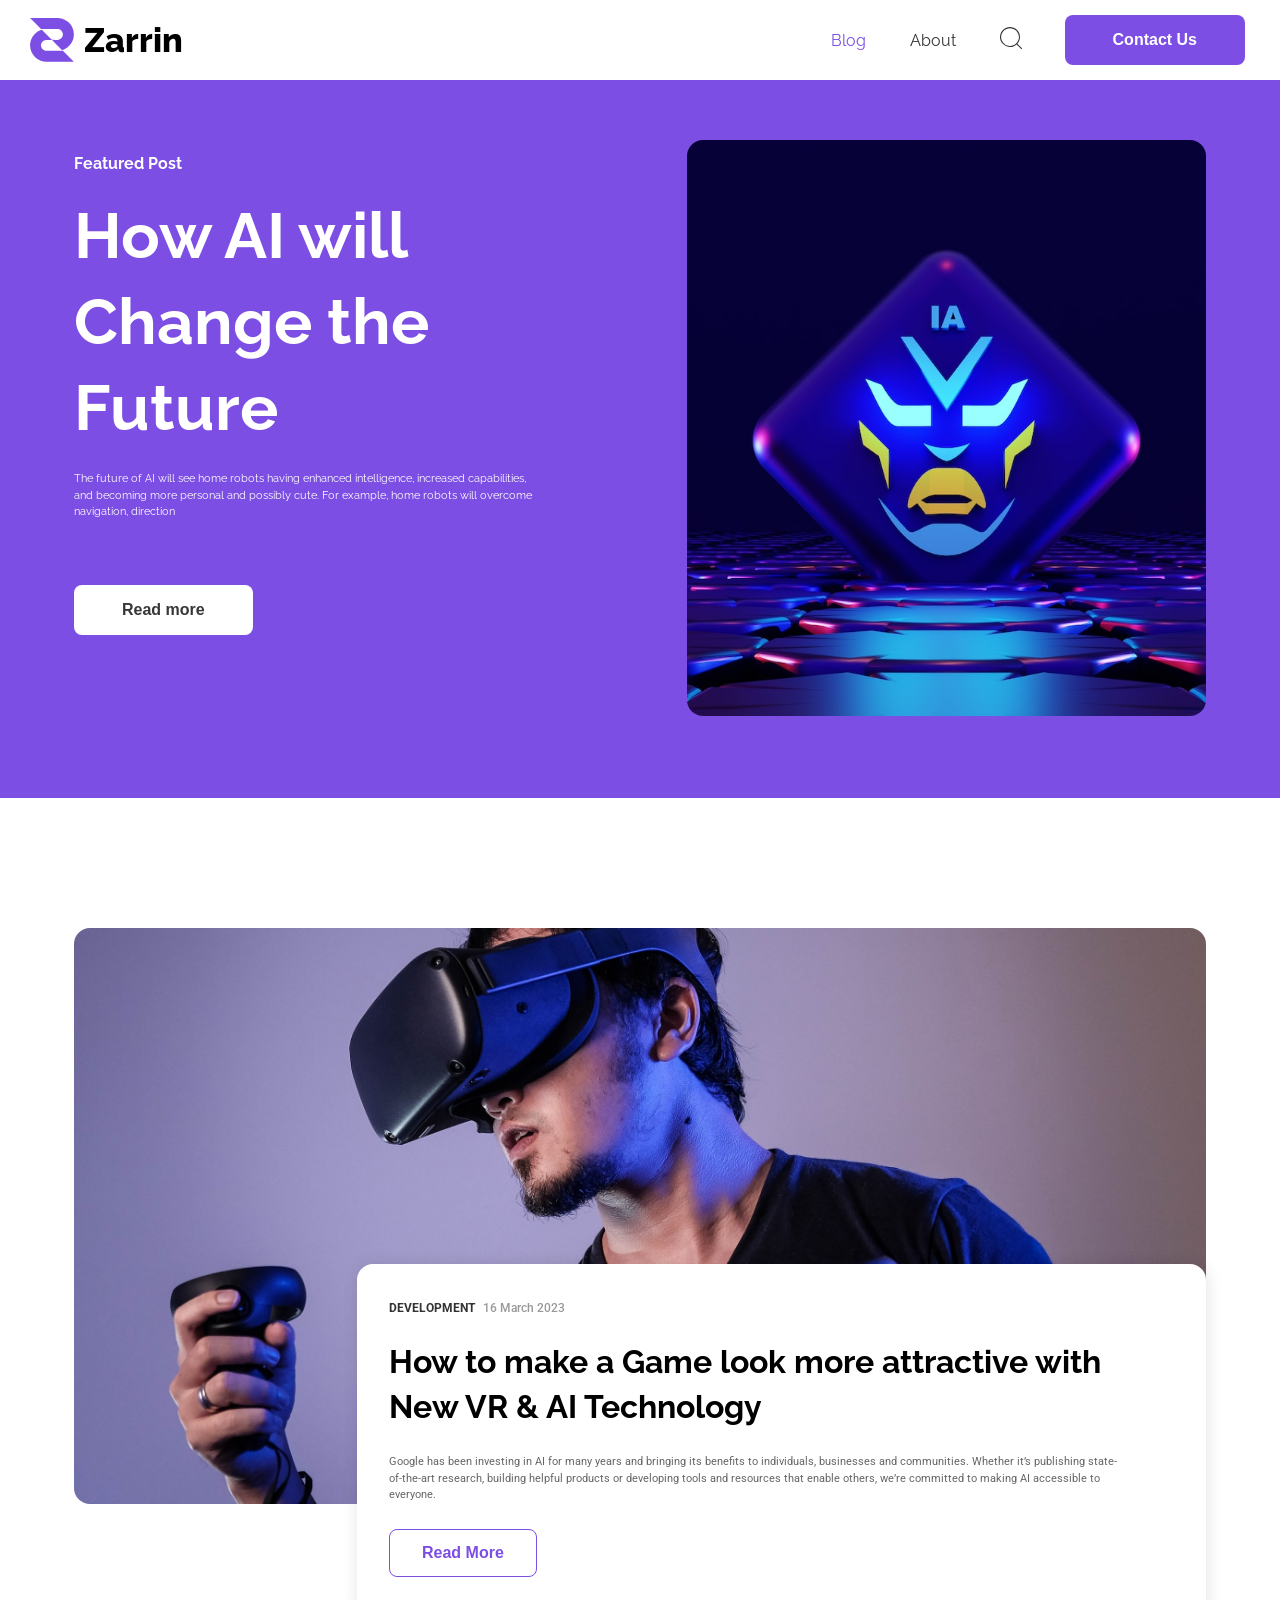
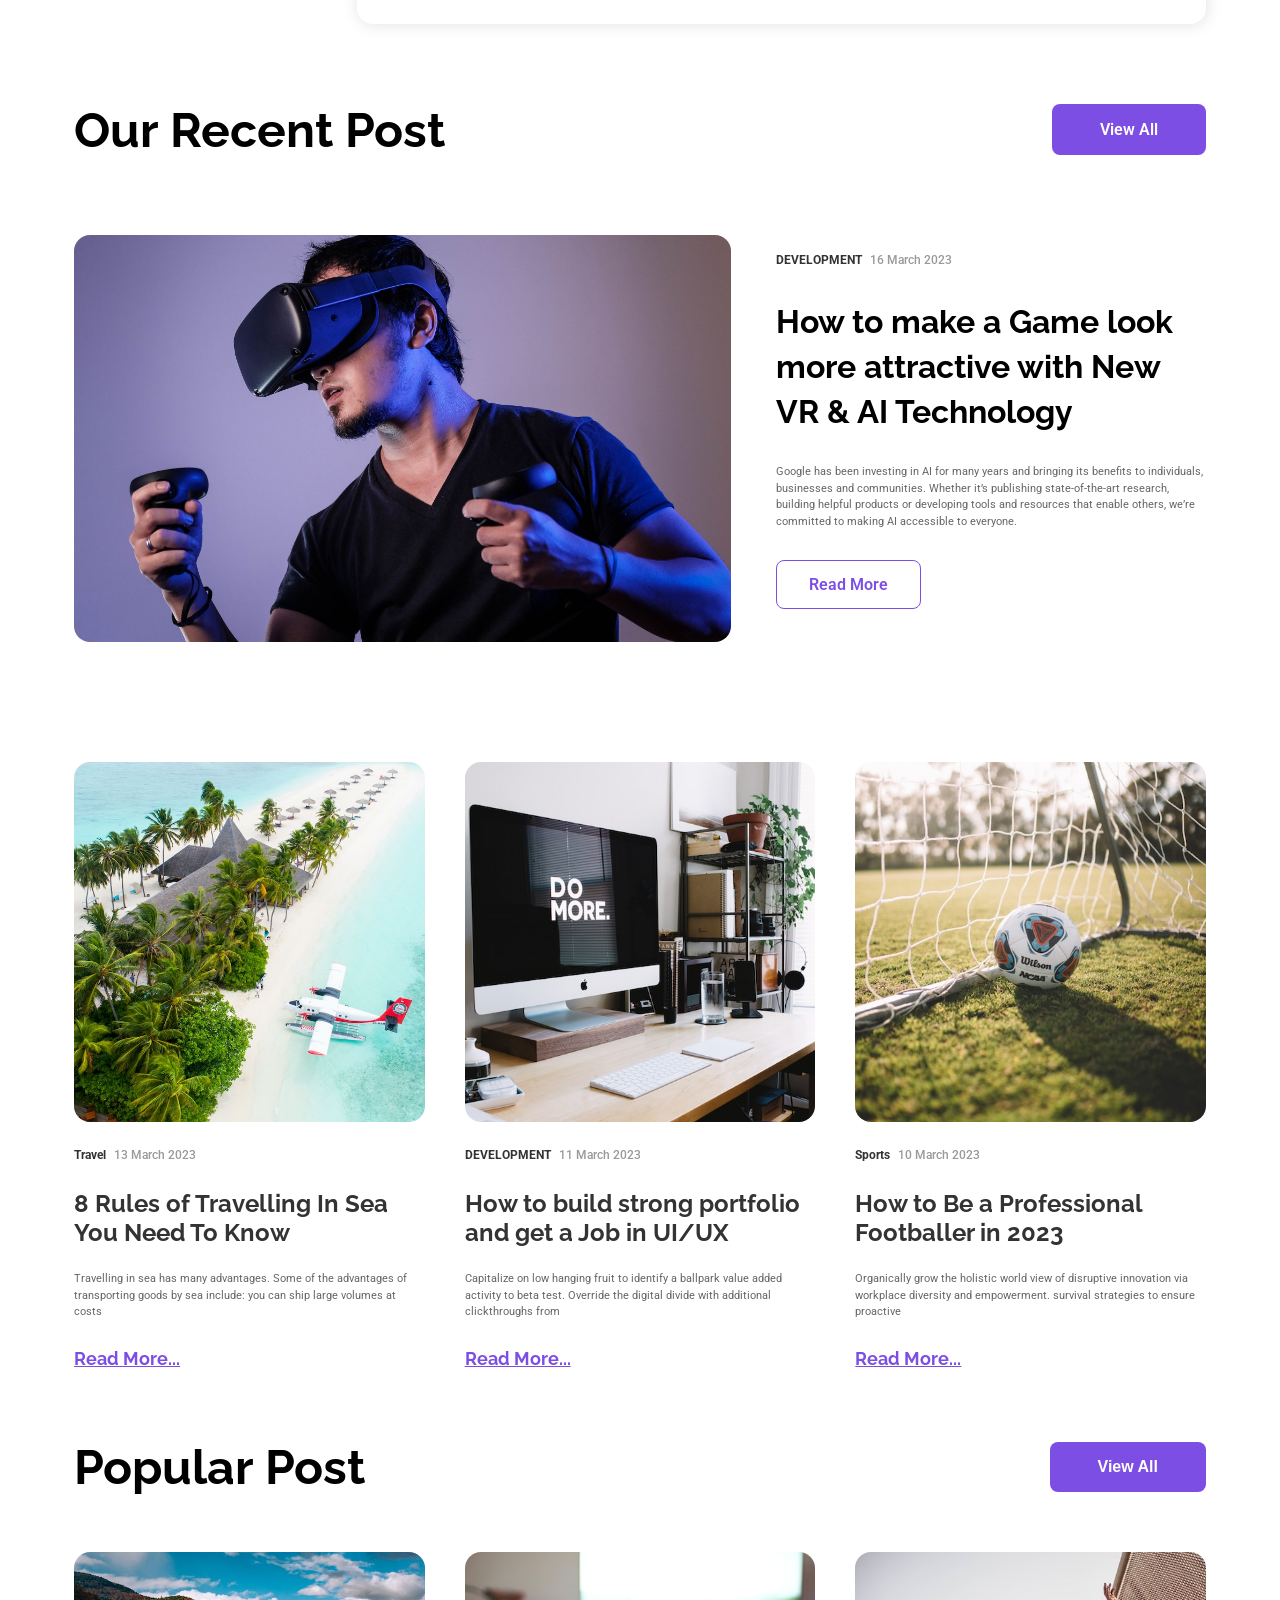
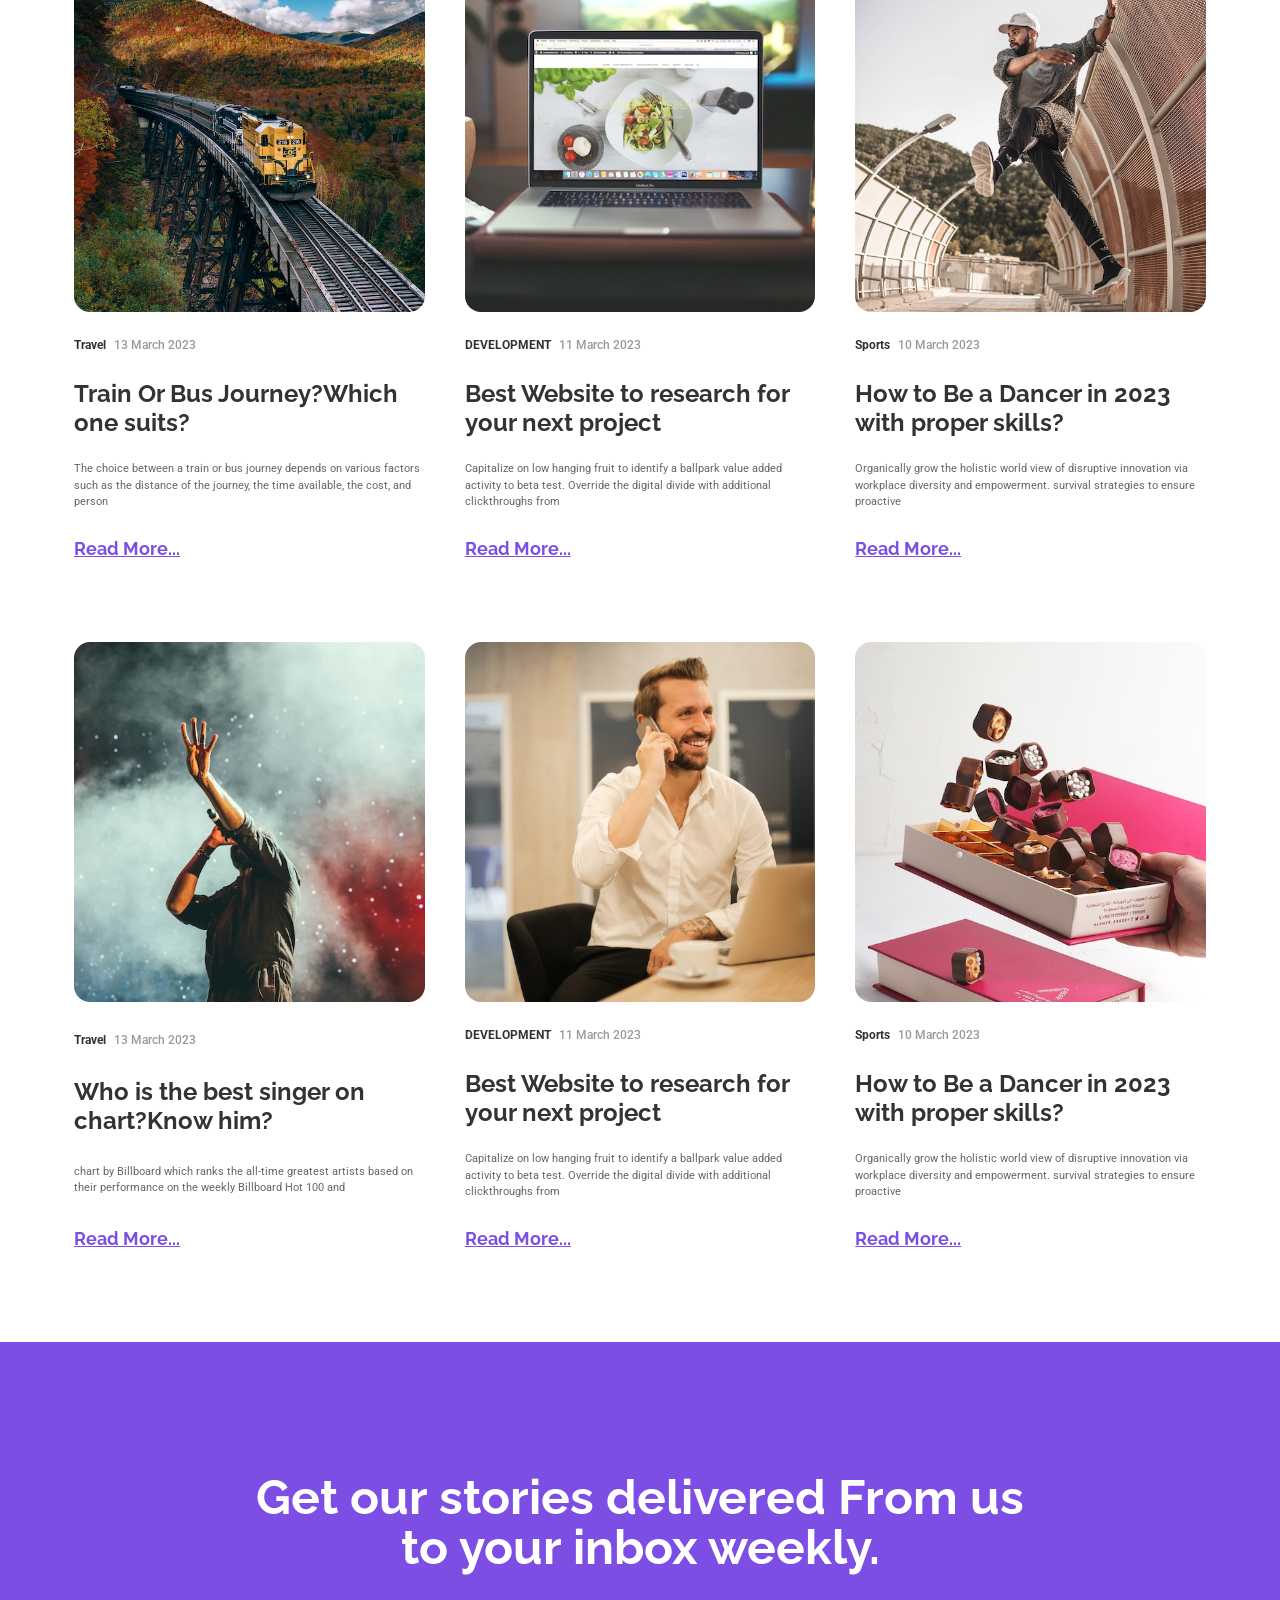
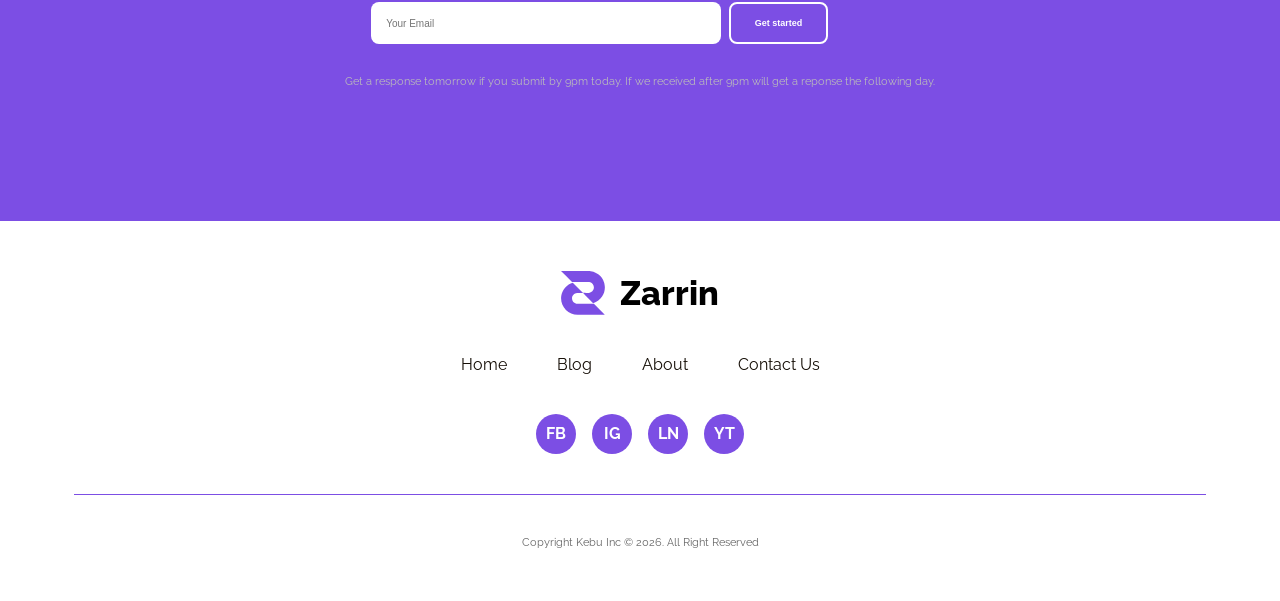
==== commit 3b95d18b: "The blog page is finished; I’m wrapping up the About page." ====
--- a/index.html
+++ b/index.html
@@ -38,7 +38,7 @@
           <ul>
             <li><a href="blog.html">Blog</a></li>
             <li><a href="about.html">About</a></li>
-            <li><img src="icons/search.svg" alt="" /></li>
+            <li><img src="icons/search.svg" alt=""/></li>
             <button class="btn-purple">Contact Us</button>
           </ul>
         </div>
--- a/styles/style.css
+++ b/styles/style.css
@@ -615,12 +615,24 @@
 .popular-cards-low .card .card-text {
   font-family: "roboto";
 }
-@media (max-width: 540px) {
+@media (max-width: 750px) {
+  .recent-cards .card,
+  .popular-cards .card,
+  .popular-cards-low .card {
+    height: 610px;
+  }
+}
+@media (max-width: 600px) {
   .recent-cards .card,
   .popular-cards .card,
   .popular-cards-low .card {
     min-height: 450px;
     width: 90%;
+  }
+  .recent-cards .card img,
+  .popular-cards .card img,
+  .popular-cards-low .card img {
+    min-height: 260px;
   }
 }
 
@@ -805,6 +817,11 @@
   .ai .ai-img {
     max-width: 90%;
   }
+  .recent-cards .card img,
+  .popular-cards .card img,
+  .popular-cards-low .card img {
+    height: 220px;
+  }
 }
 @media (max-width: 710px) {
   .form .form-content {
@@ -841,6 +858,17 @@
   }
   .ai .ai-img img {
     height: 350px;
+  }
+  .recent-cards,
+  .popular-cards,
+  .popular-cards-low {
+    flex-direction: column;
+  }
+  .recent-cards .card,
+  .popular-cards .card,
+  .popular-cards-low .card {
+    justify-content: unset;
+    max-height: 450px;
   }
 }
 @media (max-width: 540px) {
@@ -875,17 +903,6 @@
   .recent .recent-low {
     display: none;
   }
-  .recent-cards,
-  .popular-cards,
-  .popular-cards-low {
-    flex-direction: column;
-  }
-  .recent-cards .card,
-  .popular-cards .card,
-  .popular-cards-low .card {
-    justify-content: unset;
-    max-height: 450px;
-  }
 }
 @media (max-width: 480px) {
   .container {
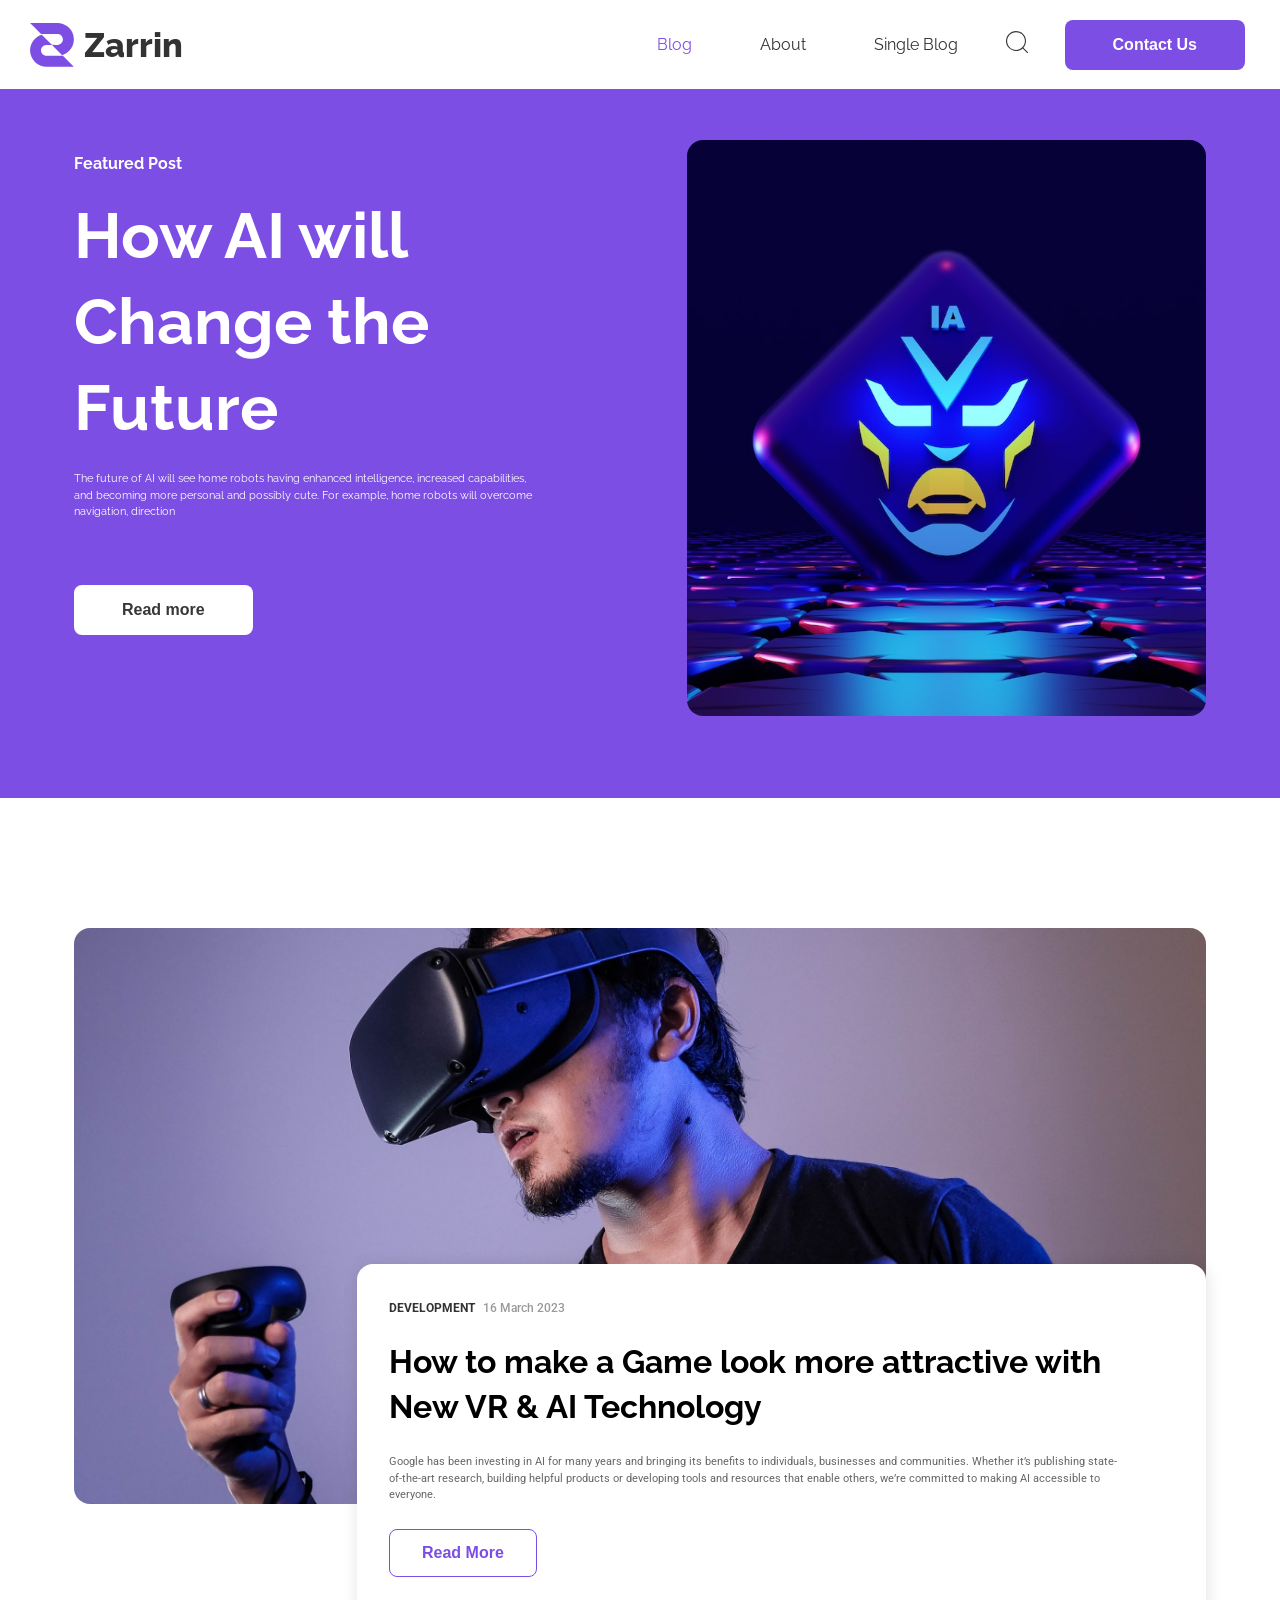
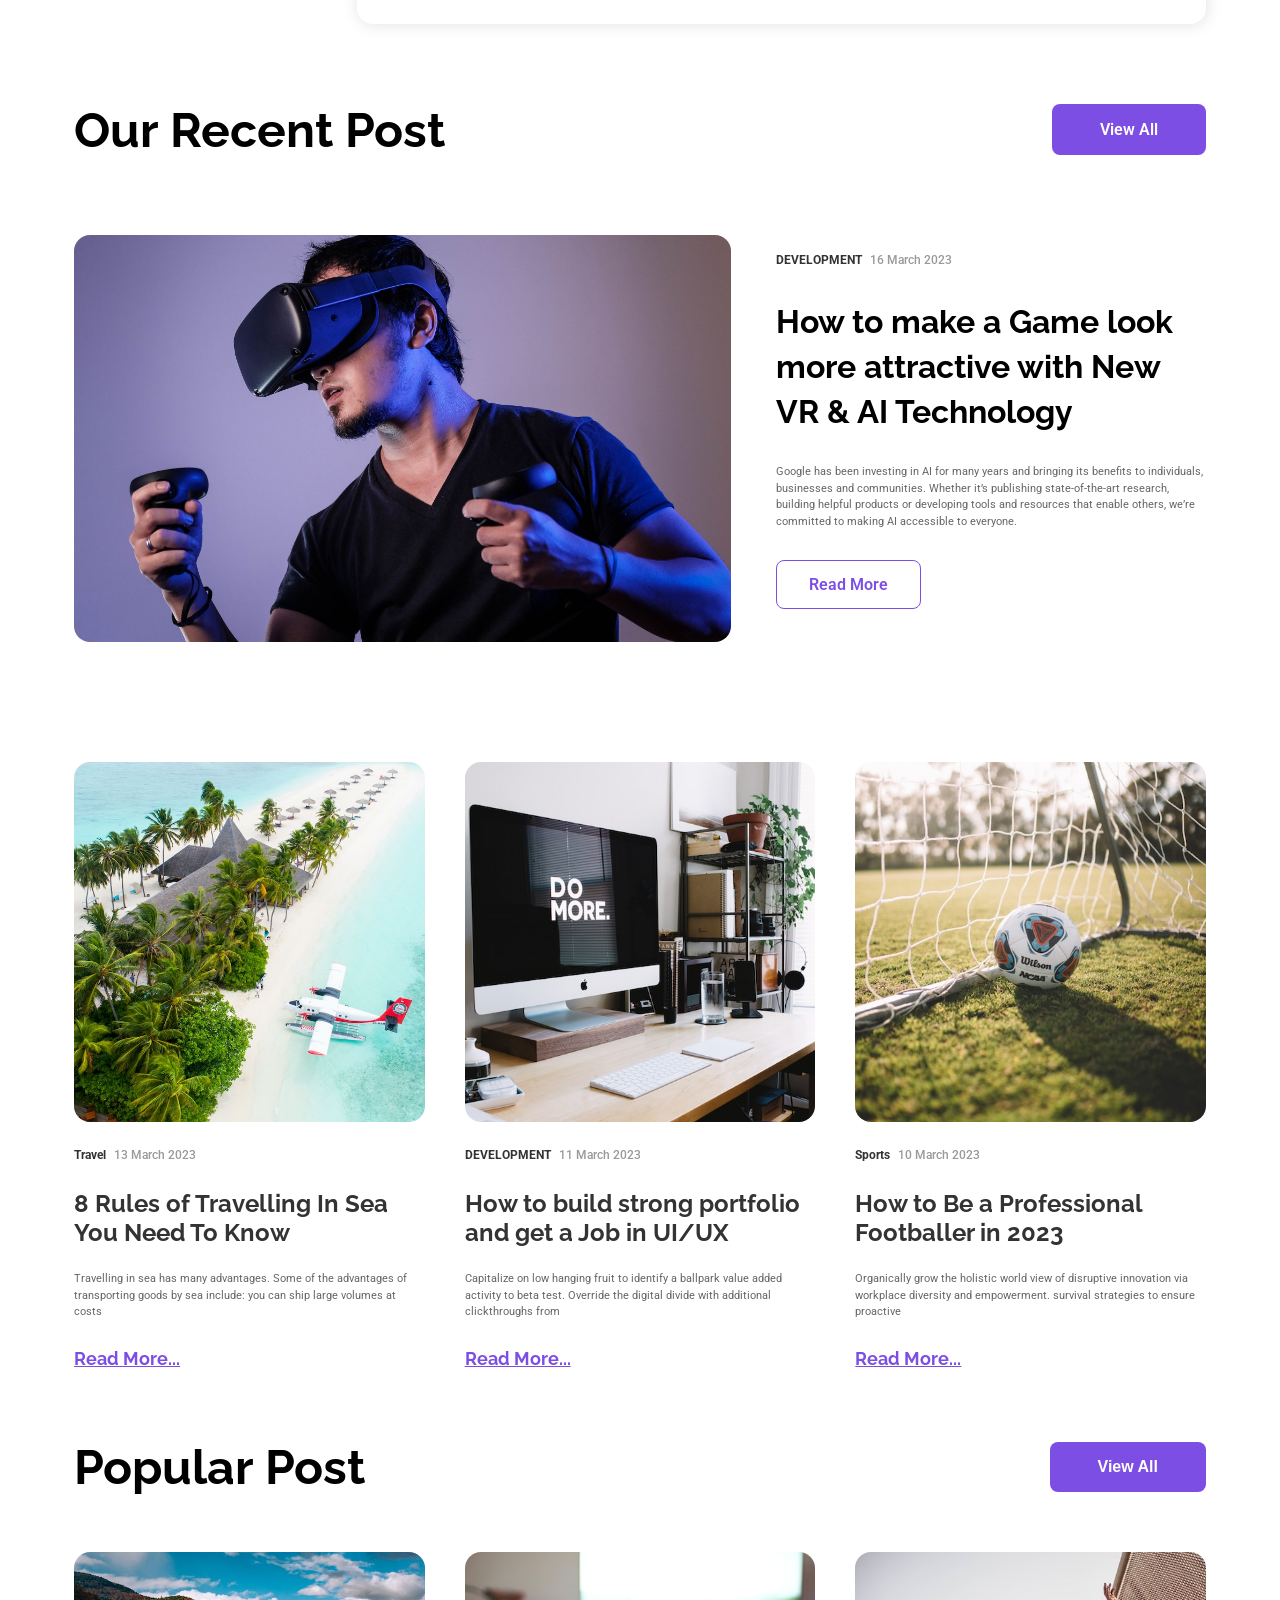
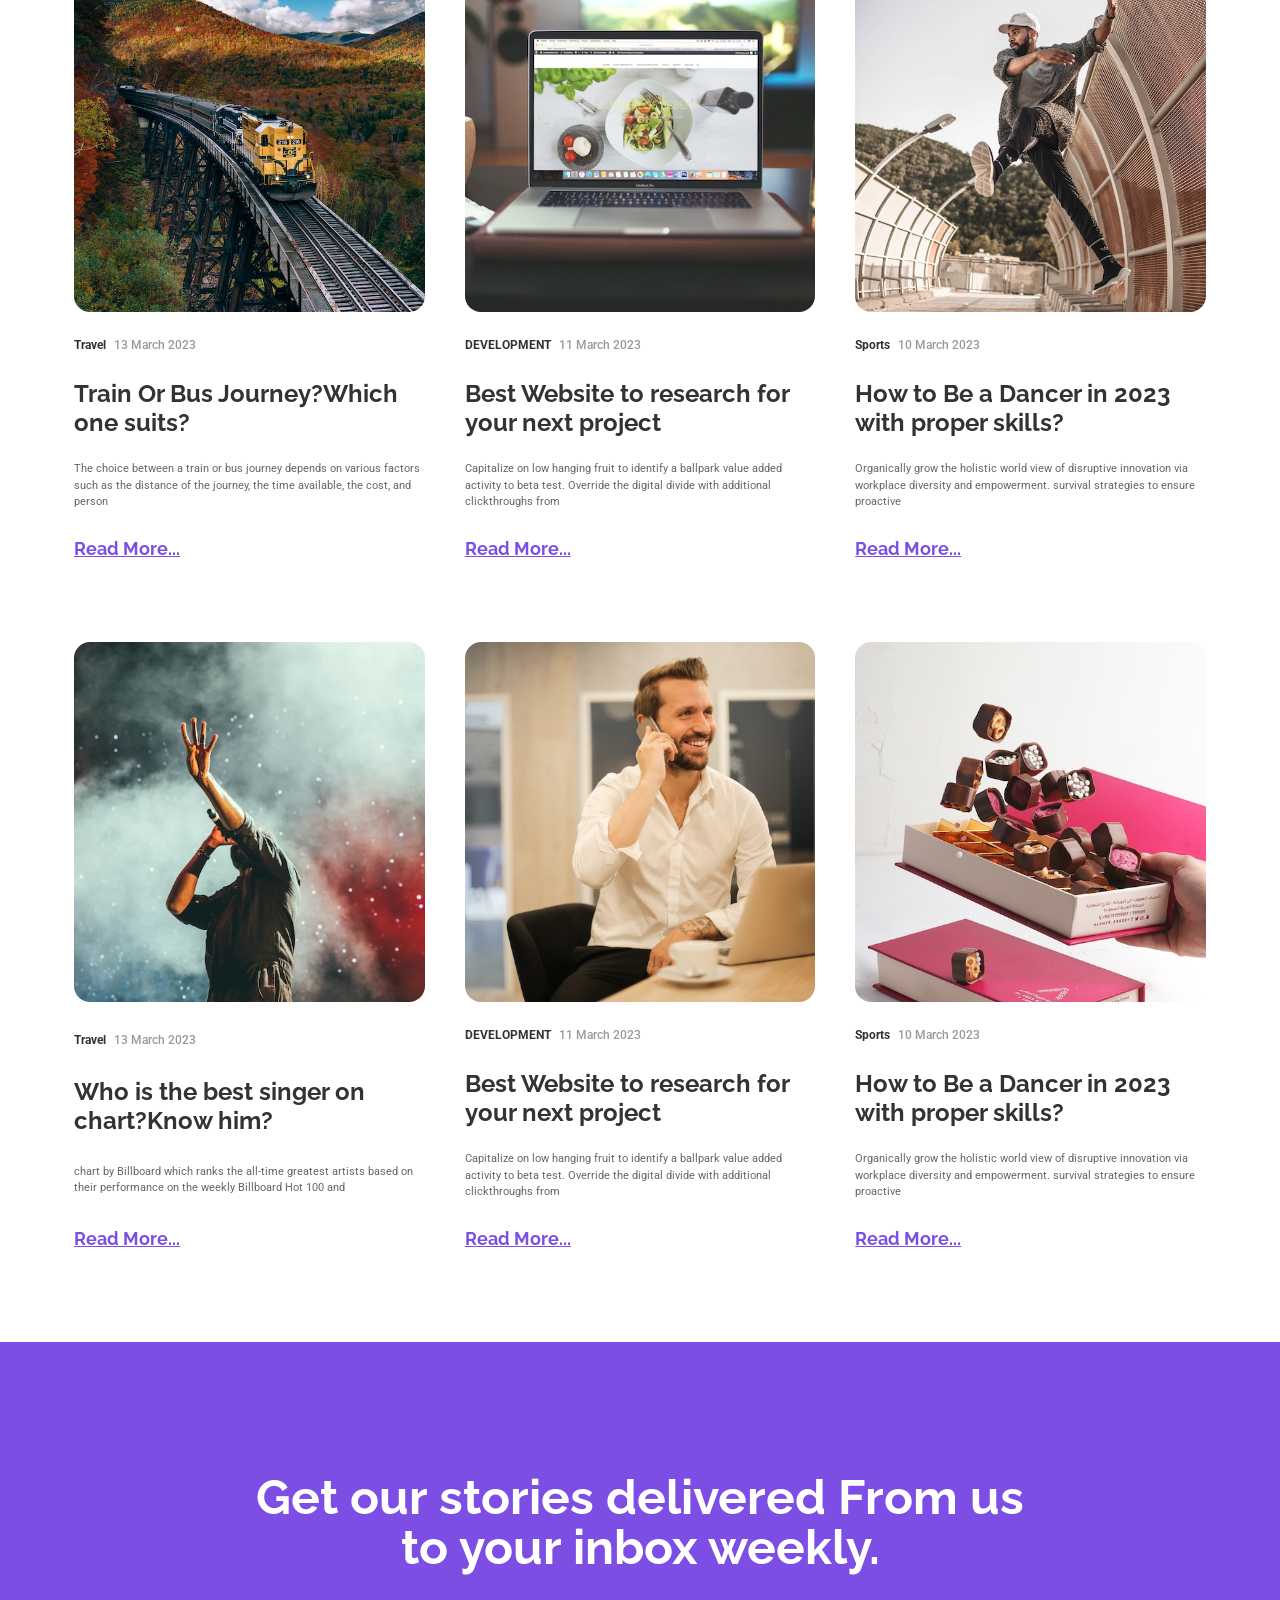
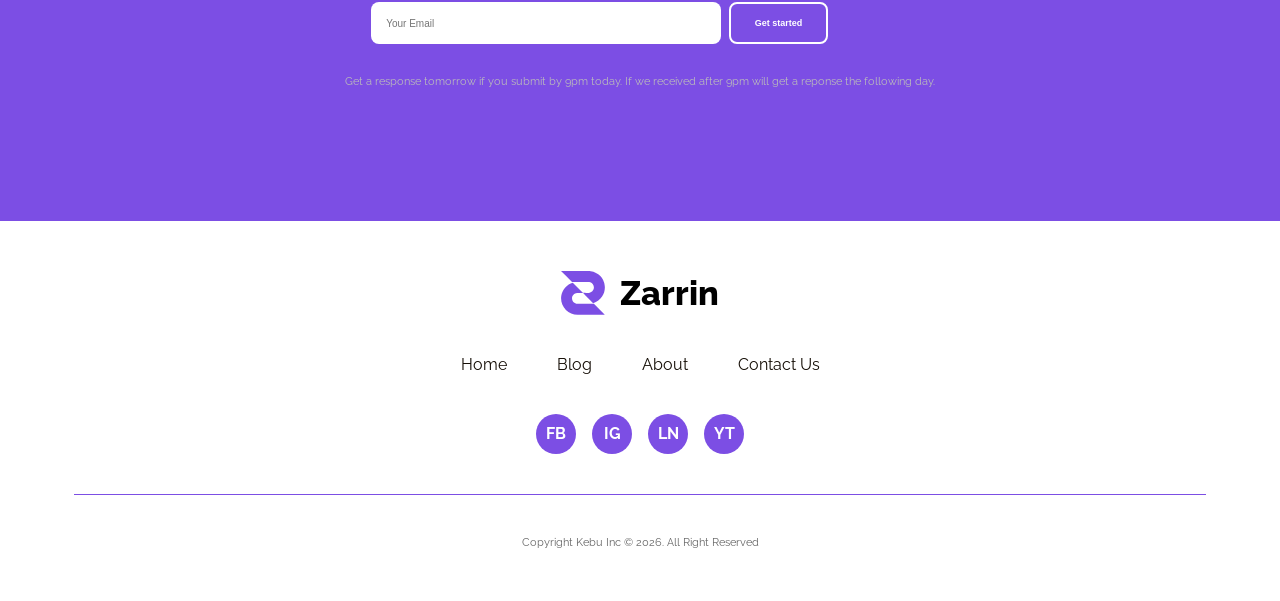
==== commit 5291922b: "finished working on the about page" ====
--- a/index.html
+++ b/index.html
@@ -21,13 +21,16 @@
   <section class="navbar container">
     <div class="navbar-content">
       <div class="logo">
-        <img src="icons/main-logo.svg" alt="" />
-        <span>Zarrin</span>
+        <a href="index.html">
+          <img src="icons/main-logo.svg" alt="" />
+          <span>Zarrin</span>
+        </a>
       </div>
       <nav class="hamburger-content">
         <ul>
           <li><a href="blog.html">Blog</a></li>
           <li><a href="about.html">About</a></li>
+          <li><a href="single_blog.html">Single Blog</a></li>
           <div class="ham-button">
             <button class="btn-purple">Contact Us</button>
           </div>
@@ -38,7 +41,8 @@
           <ul>
             <li><a href="blog.html">Blog</a></li>
             <li><a href="about.html">About</a></li>
-            <li><img src="icons/search.svg" alt=""/></li>
+            <li><a href="single_blog.html">Single Blog</a></li>
+            <li><img src="icons/search.svg" alt="" /></li>
             <button class="btn-purple">Contact Us</button>
           </ul>
         </div>
@@ -156,7 +160,6 @@
     <!-- first card -->
     <div class="card">
       <img src="images/beach.jpg" alt="" />
-
       <div class="dev-and-date">
         <div class="development">
           <span>Travel</span>
--- a/styles/style.css
+++ b/styles/style.css
@@ -95,15 +95,16 @@
   padding: 0 30px;
   z-index: 1;
 }
-.navbar .logo {
+.navbar .logo a {
   display: flex;
   justify-content: center;
   align-items: center;
   gap: 10px;
 }
-.navbar .logo span {
+.navbar .logo a span {
   font-size: 34px;
   font-weight: 800;
+  color: #333333;
 }
 .navbar .navbar-content {
   display: flex;
@@ -132,6 +133,7 @@
 }
 .navbar .navbar-content .hamburger-content ul.active li a {
   color: #7C4EE4;
+  width: 100%;
 }
 .navbar .navbar-content .hamburger-content ul.active li:hover {
   background-color: #f3efff;
@@ -165,10 +167,16 @@
   justify-content: space-between;
 }
 .navbar .navbar-content .nav-right .nav-links ul li {
-  padding: 0 22px;
+  padding: 16px 16px 16px 12px;
 }
 .navbar .navbar-content .nav-right .nav-links ul li a {
   color: #333333;
+  padding: 10px 20px;
+}
+.navbar .navbar-content .nav-right .nav-links ul li:hover {
+  background-color: #f3efff;
+  cursor: pointer;
+  transition: 0.2s ease-in;
 }
 .navbar .navbar-content .nav-right .nav-links ul li:first-child a {
   color: #7C4EE4;
@@ -782,6 +790,18 @@
   }
 }
 @media (max-width: 810px) {
+  .navbar .navbar-content .show {
+    display: flex;
+  }
+  .navbar .navbar-content .show .active {
+    display: flex !important;
+  }
+  .navbar .nav-right {
+    display: none;
+  }
+  .navbar .hamburger {
+    display: flex;
+  }
   .form .form-content {
     width: 75%;
   }
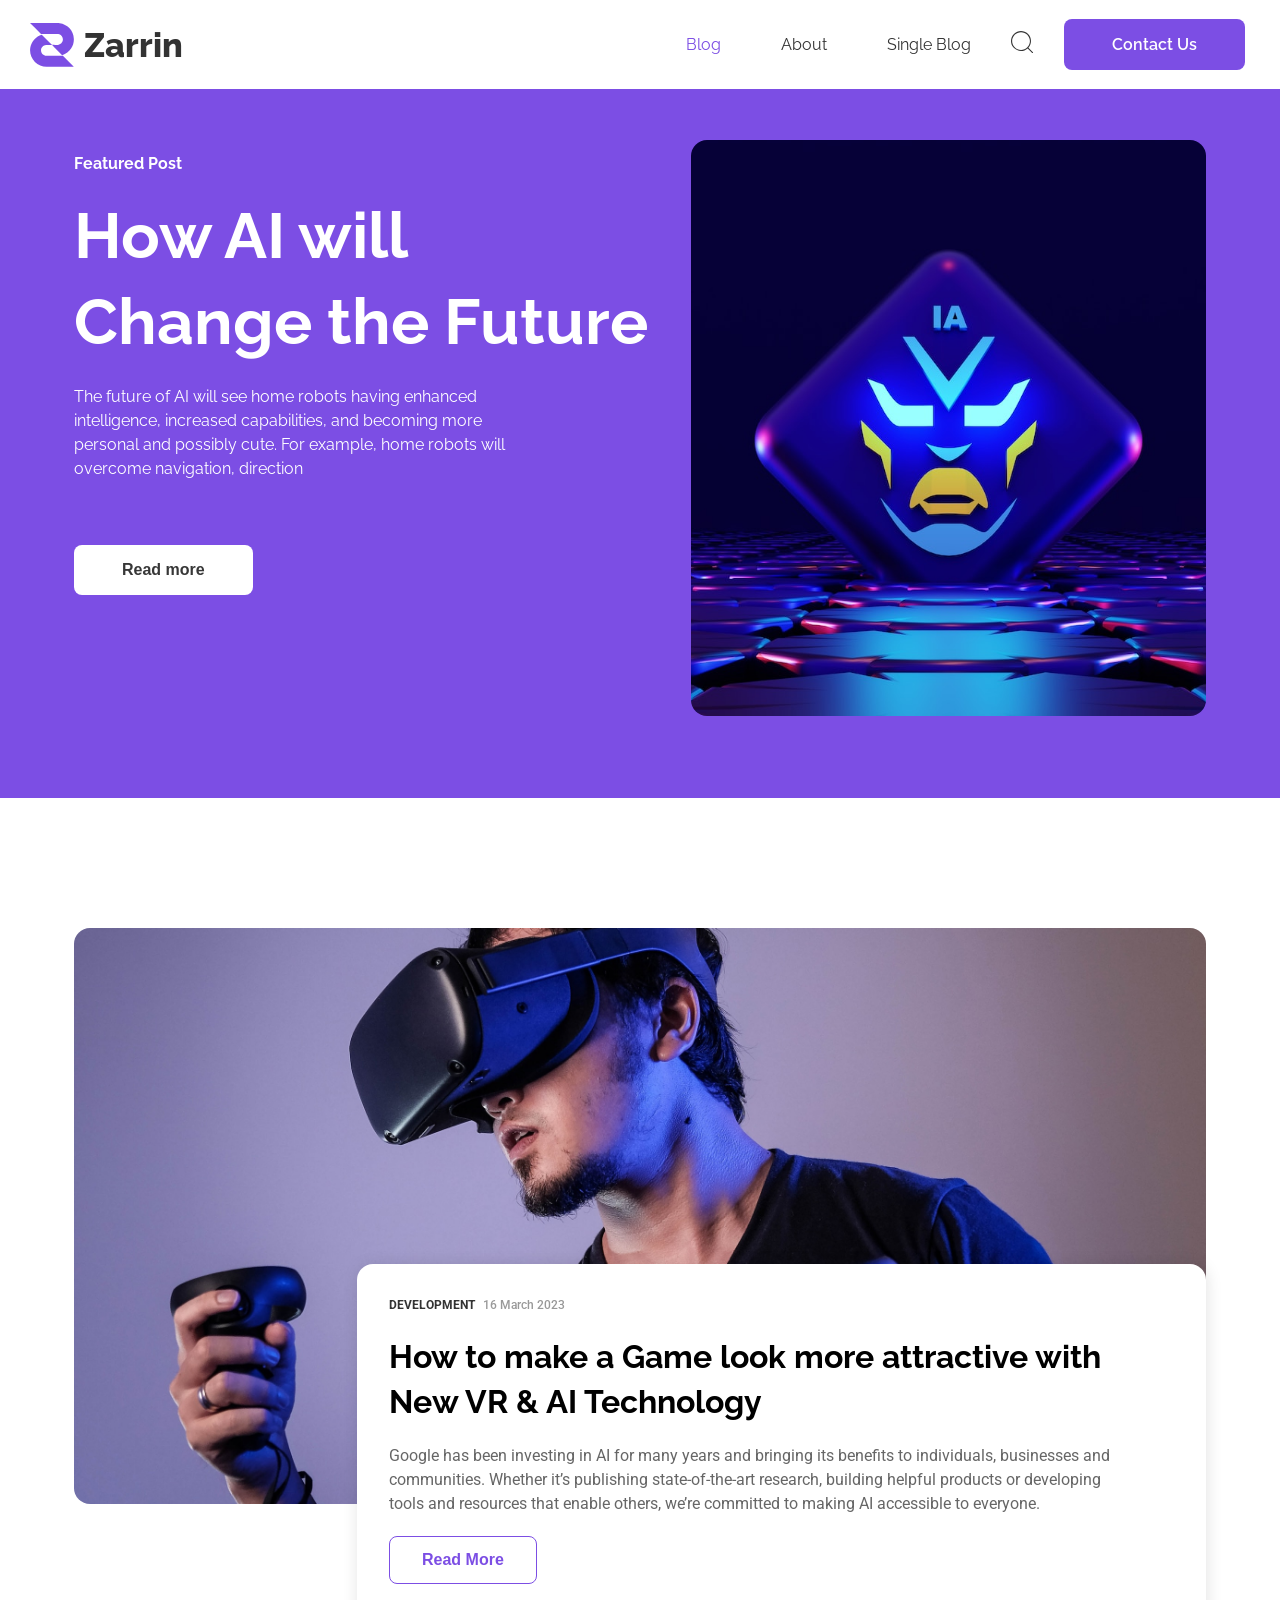
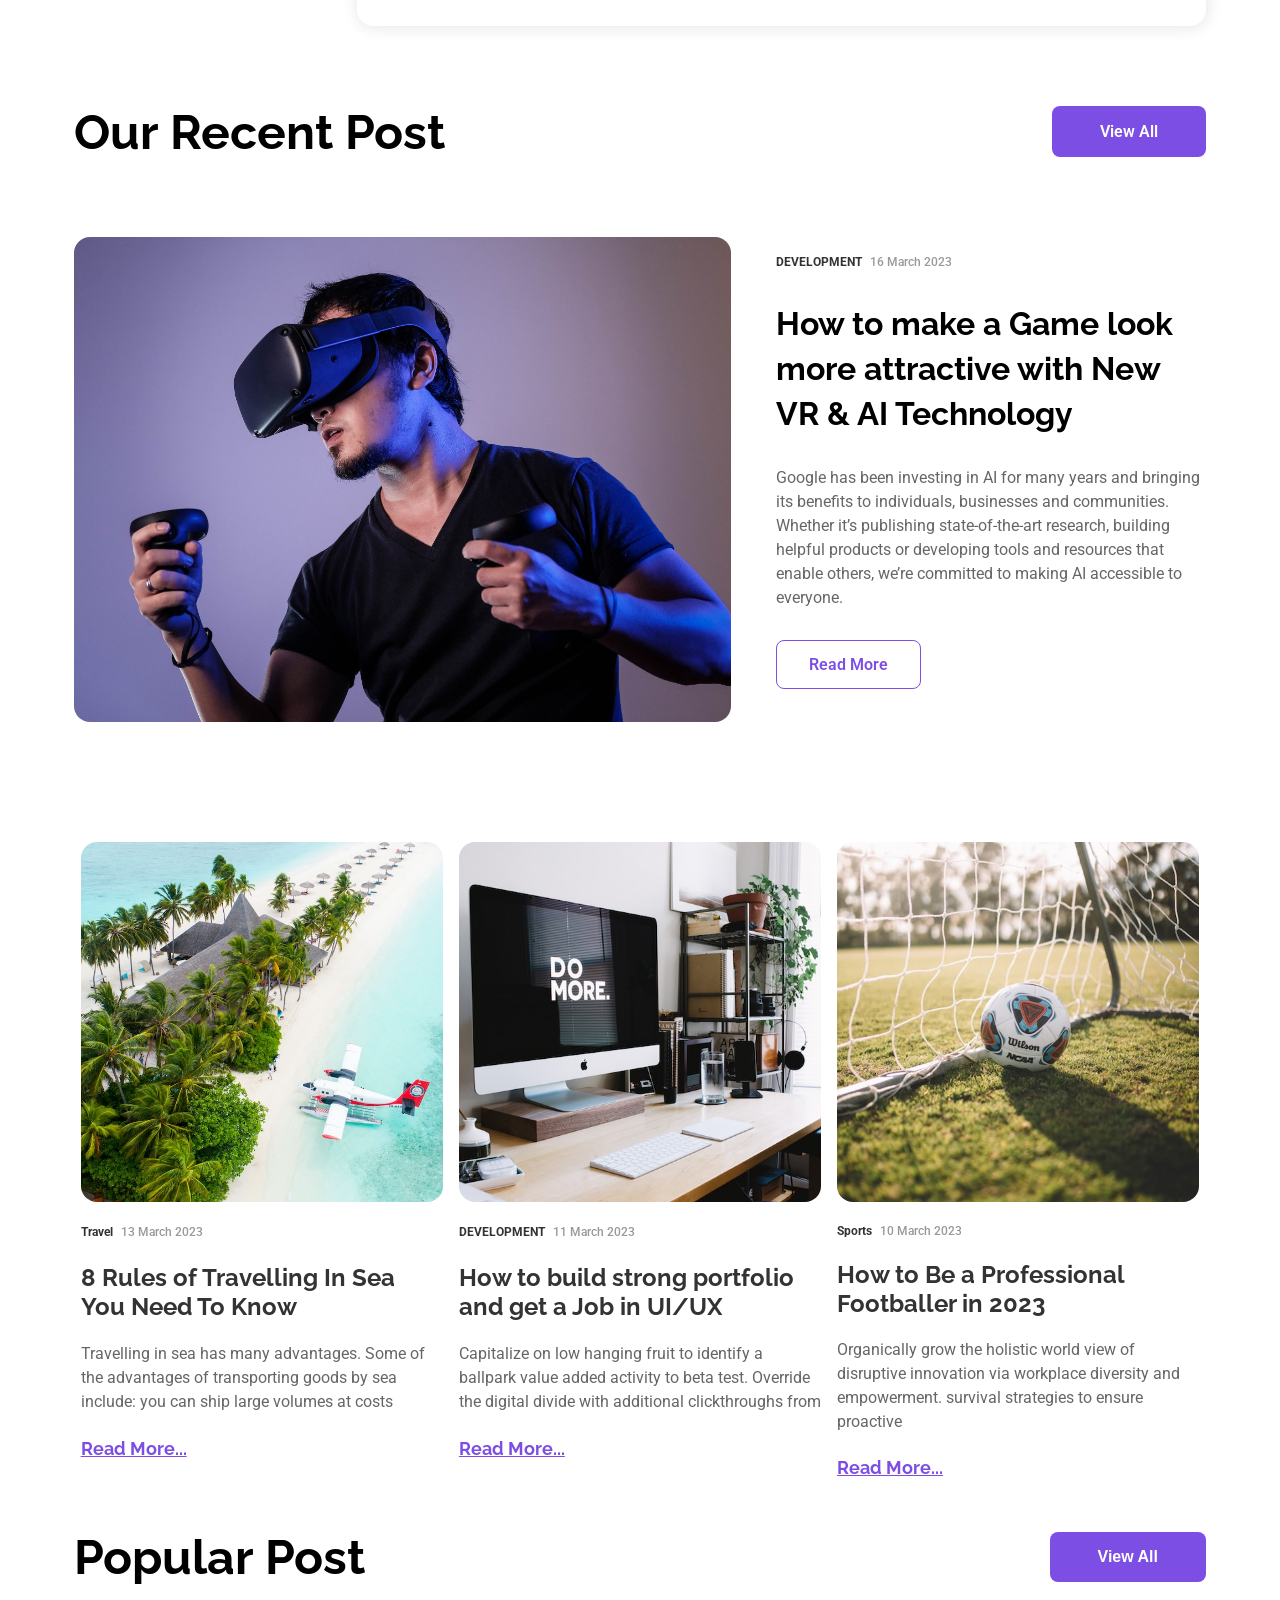
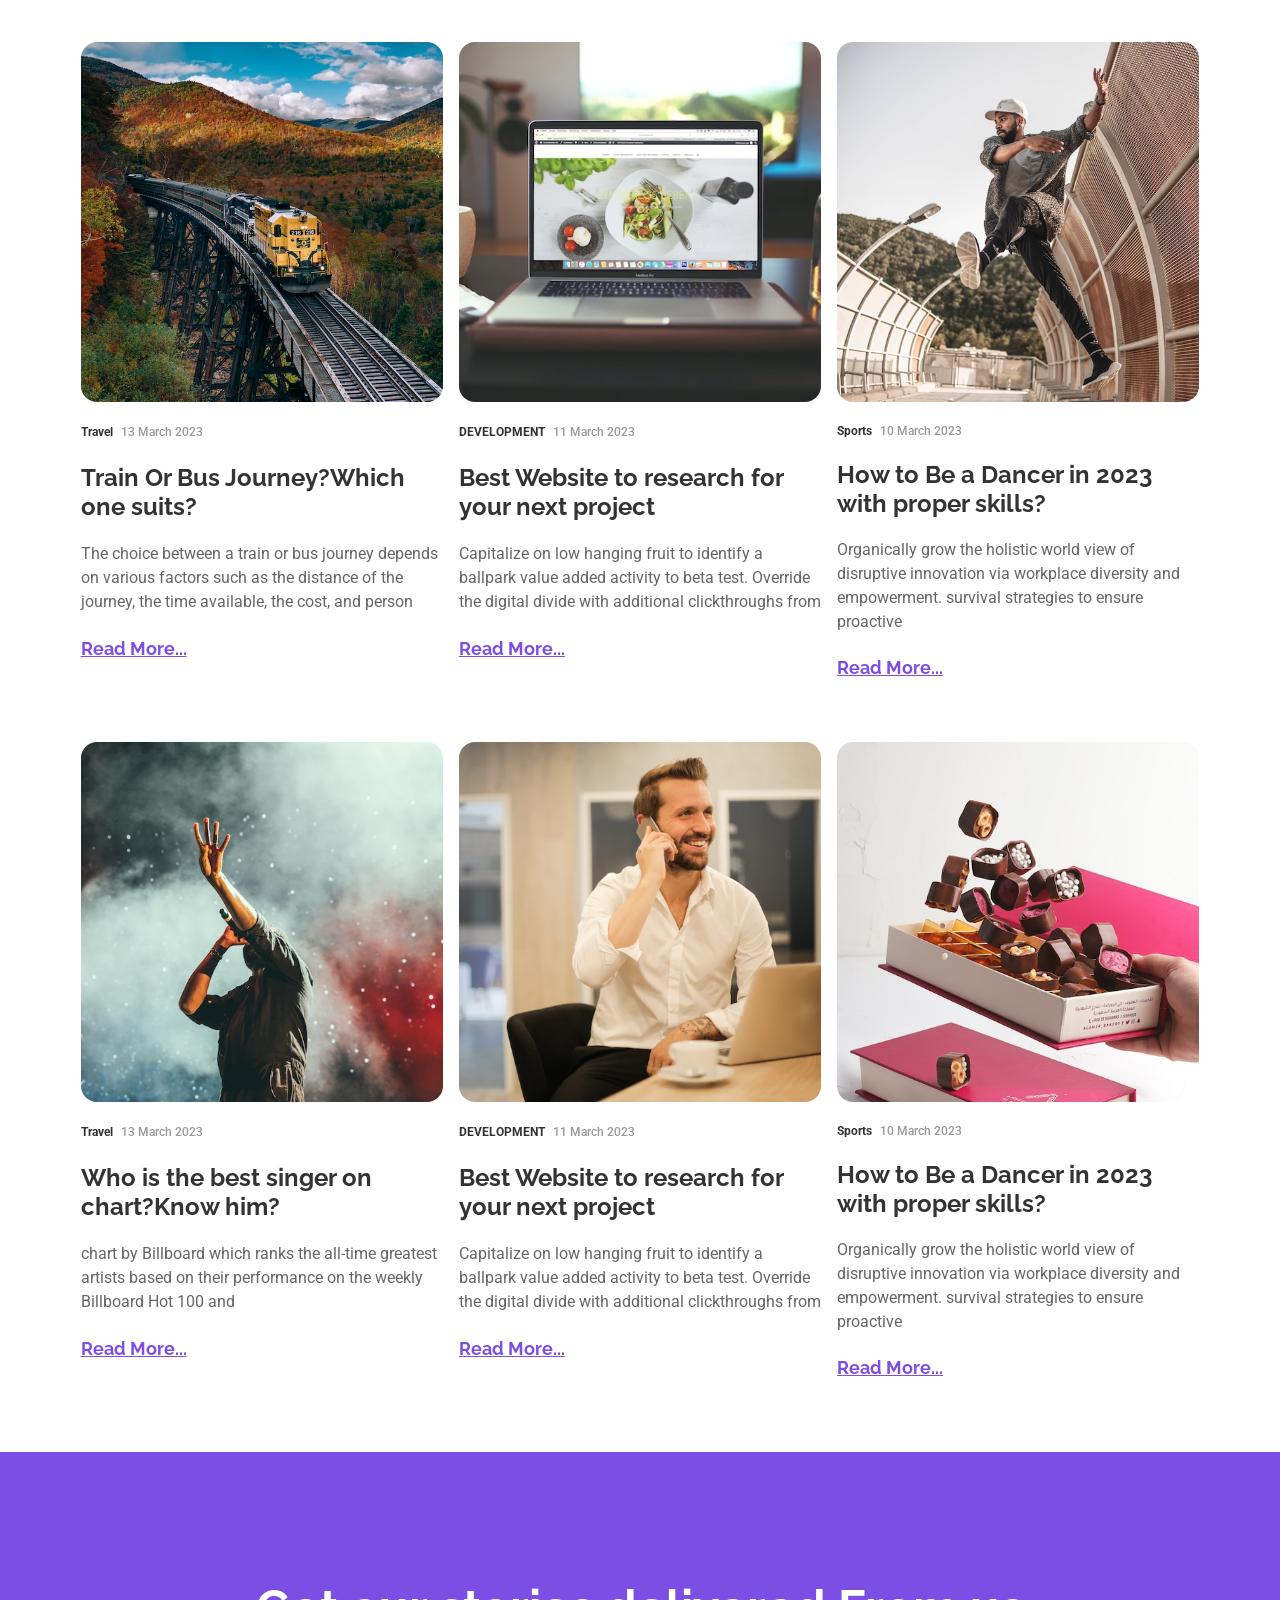
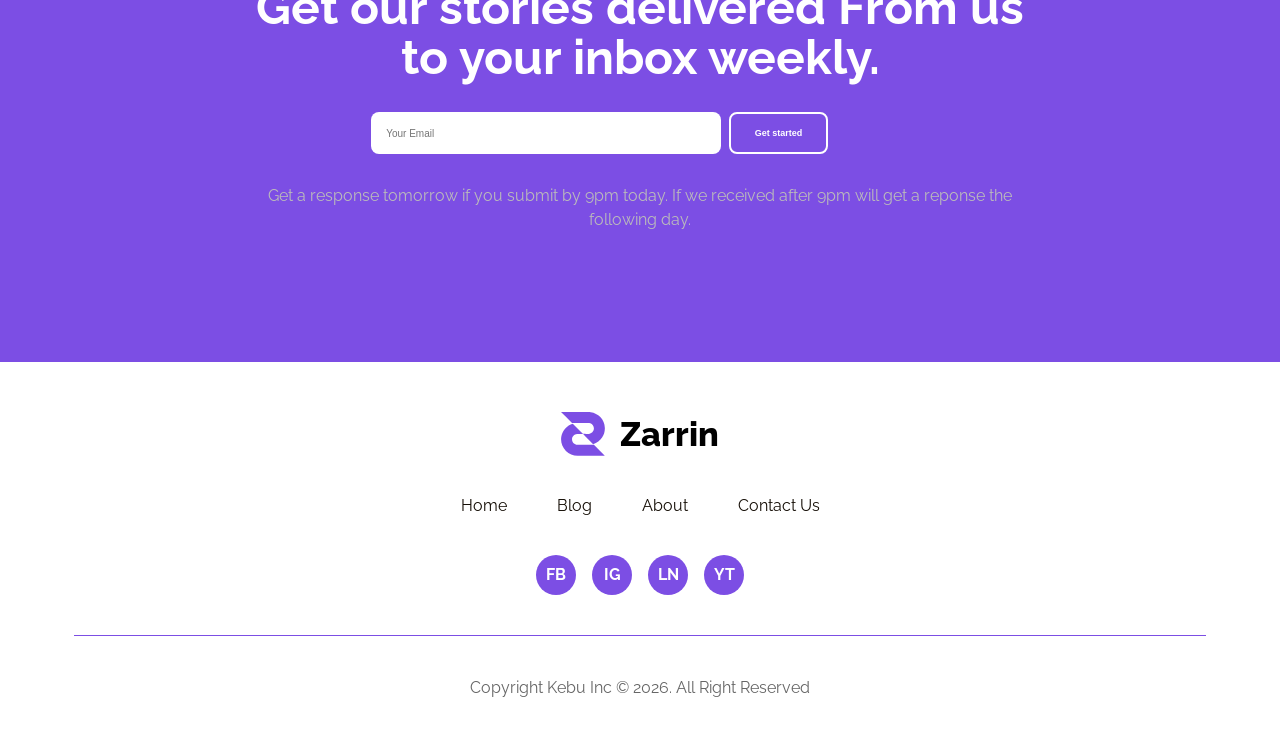
==== commit edaa642c: "finished working on a few more pages" ====
--- a/index.html
+++ b/index.html
@@ -32,7 +32,7 @@
           <li><a href="about.html">About</a></li>
           <li><a href="single_blog.html">Single Blog</a></li>
           <div class="ham-button">
-            <button class="btn-purple">Contact Us</button>
+            <a class="btn-purple" href="contact.html">Contact Us</a>
           </div>
         </ul>
       </nav>
@@ -43,7 +43,7 @@
             <li><a href="about.html">About</a></li>
             <li><a href="single_blog.html">Single Blog</a></li>
             <li><img src="icons/search.svg" alt="" /></li>
-            <button class="btn-purple">Contact Us</button>
+            <a class="btn-purple" href="contact.html">Contact Us</a>
           </ul>
         </div>
       </div>
@@ -331,7 +331,6 @@
     <!-- first card -->
     <div class="card">
       <img src="images/singer.jpg" alt="" />
-
       <div class="dev-and-date">
         <div class="development">
           <span>Travel</span>
--- a/styles/style.css
+++ b/styles/style.css
@@ -30,7 +30,7 @@
 }
 
 .main-p {
-  font-size: 11px;
+  font-size: 16px;
   line-height: 150%;
   color: #666666;
 }
@@ -167,7 +167,7 @@
   justify-content: space-between;
 }
 .navbar .navbar-content .nav-right .nav-links ul li {
-  padding: 16px 16px 16px 12px;
+  padding: 16px 10px;
 }
 .navbar .navbar-content .nav-right .nav-links ul li a {
   color: #333333;
@@ -199,6 +199,11 @@
 }
 .navbar .navbar-content .nav-right .nav-links ul .btn-purple {
   margin-left: 20px;
+}
+.navbar .navbar-content .nav-right .nav-links ul .btn-purple a {
+  color: #fff;
+  font-weight: 600;
+  font-size: 16px;
 }
 .navbar .hamburger {
   display: none;
@@ -588,7 +593,7 @@
   width: 32%;
   height: 360px;
   gap: 20px;
-  min-height: 650px;
+  min-height: 660px;
   padding: 20px 0;
 }
 .recent-cards .card img,
@@ -789,7 +794,7 @@
     height: 450px;
   }
 }
-@media (max-width: 810px) {
+@media (max-width: 820px) {
   .navbar .navbar-content .show {
     display: flex;
   }
@@ -934,14 +939,13 @@
   .ai .left-side .ai-button .btn-main {
     padding: 12px 28px;
   }
-}
-.recent-cards,
-.popular-cards,
-.popular-cards-low {
-  gap: 40px;
-  padding-top: 40px;
-}
-
+  .recent-cards,
+  .popular-cards,
+  .popular-cards-low {
+    gap: 40px;
+    padding-top: 40px;
+  }
+}
 @media (max-width: 420px) {
   .container {
     max-width: 327px;
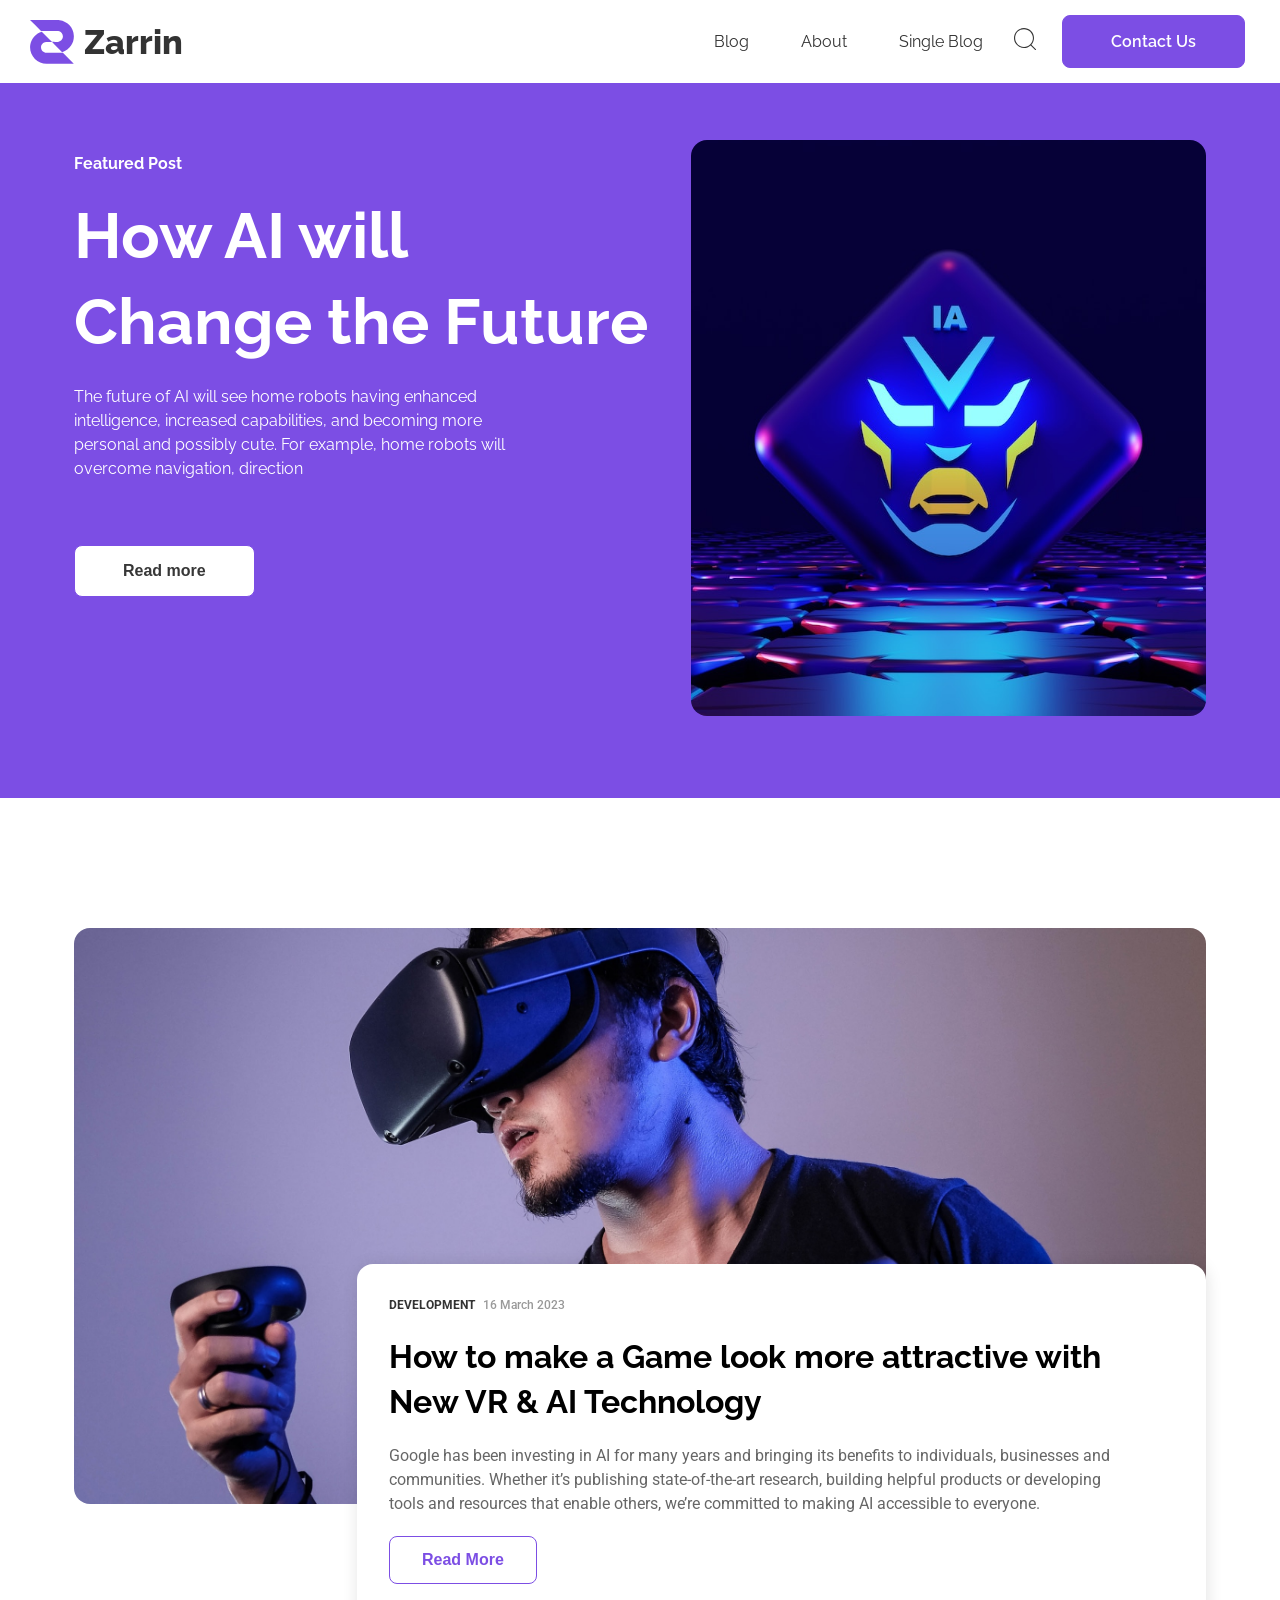
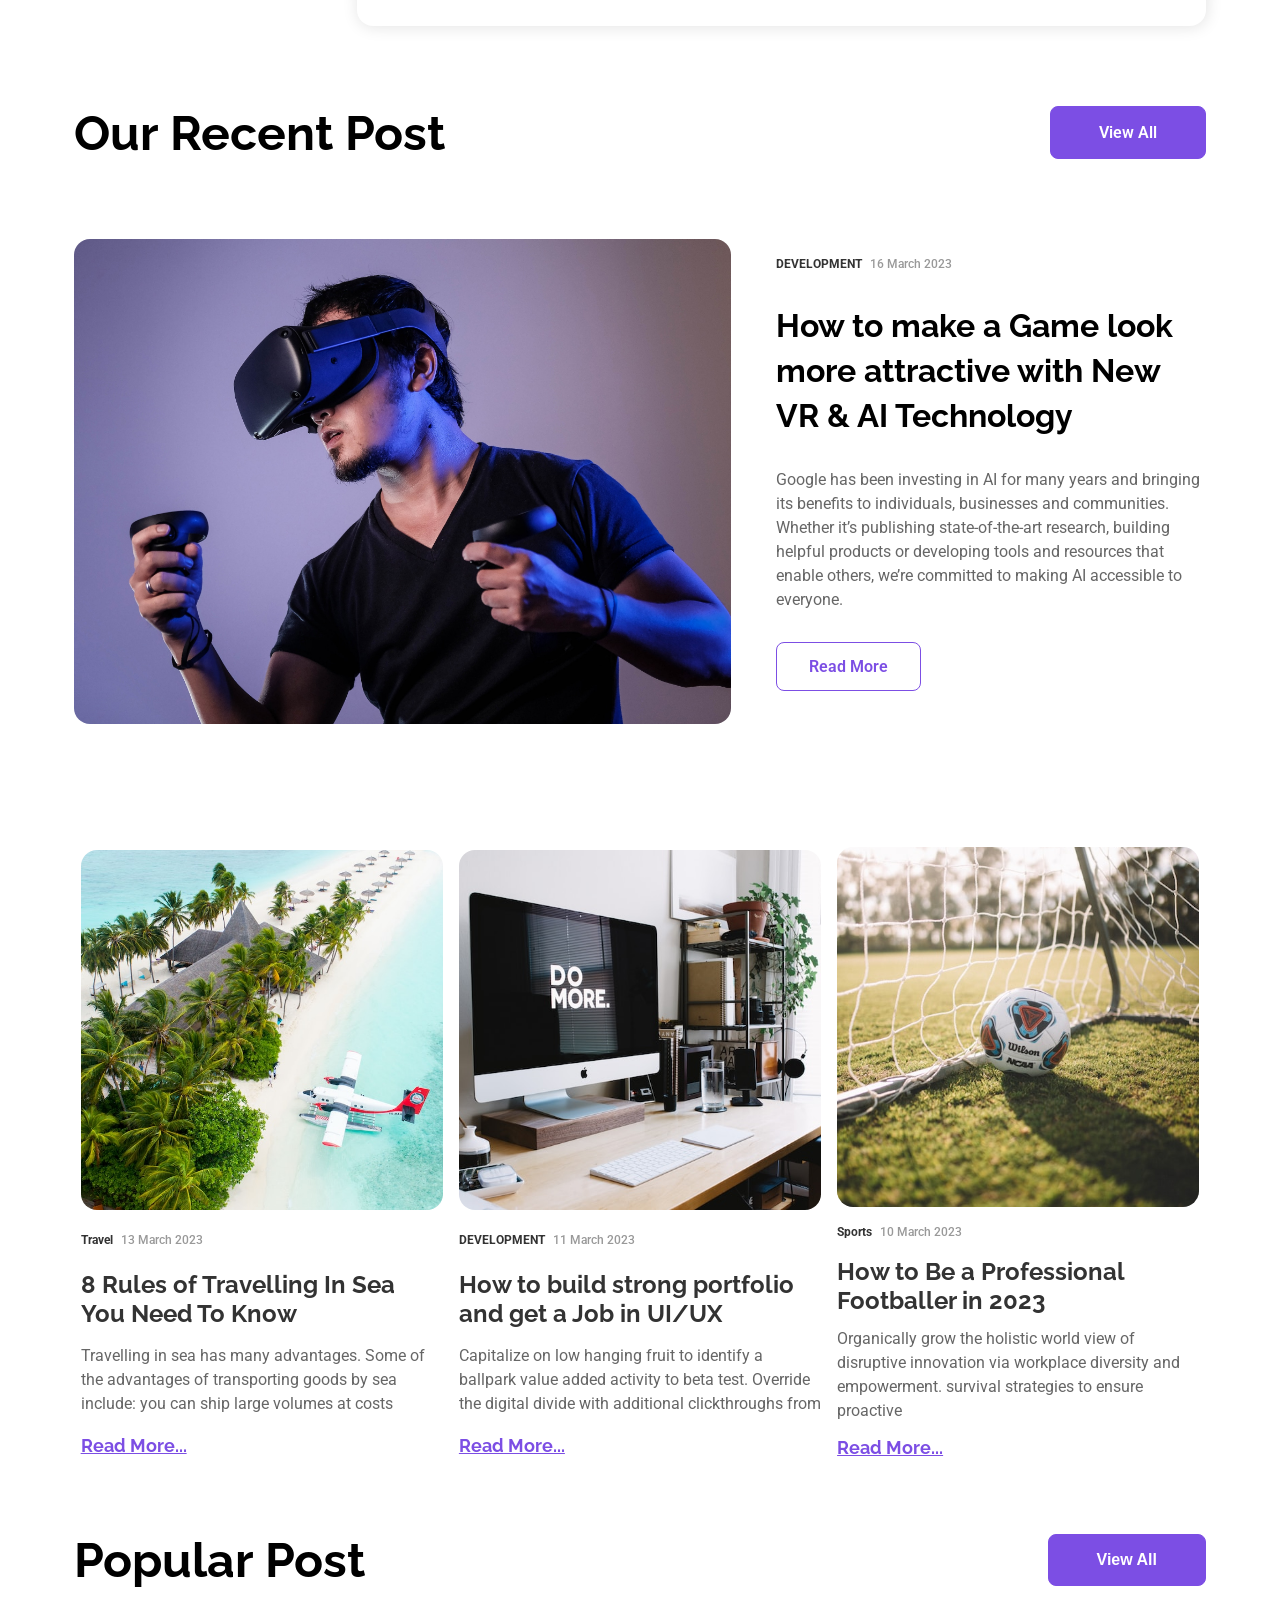
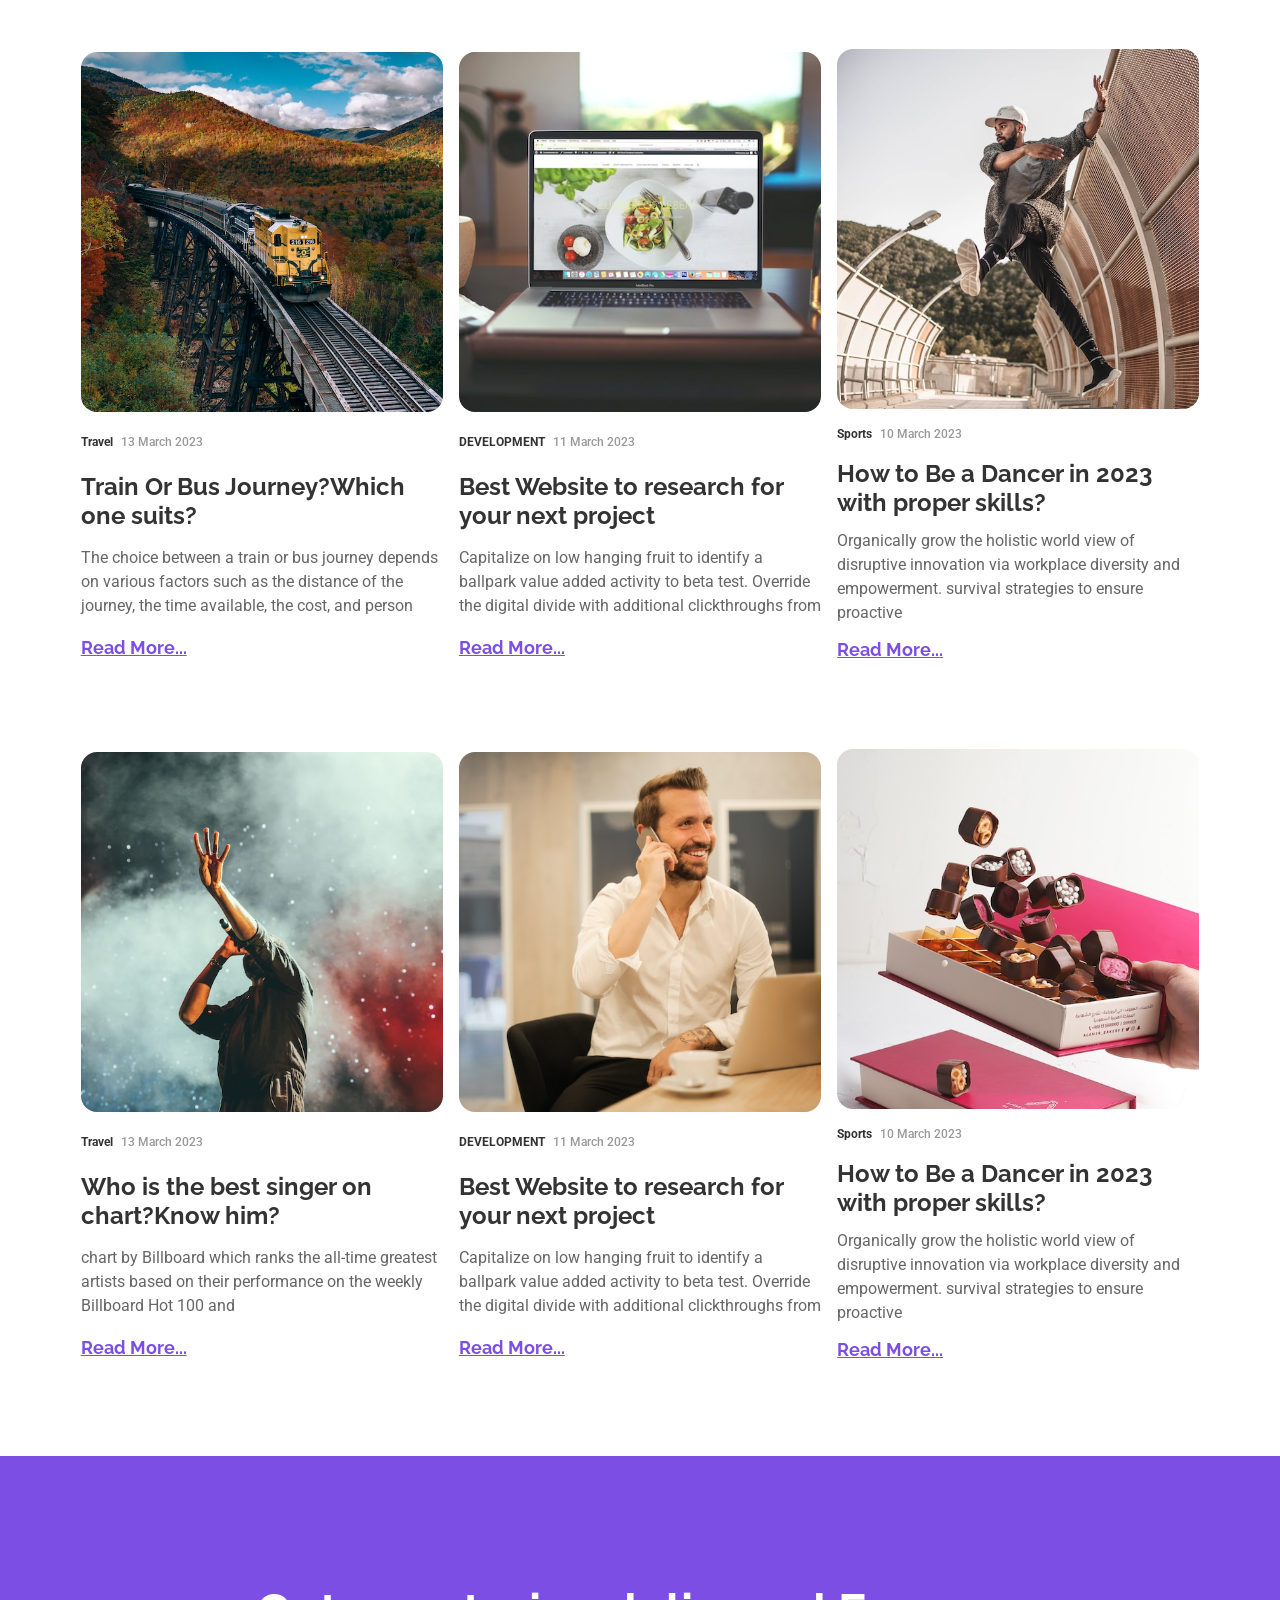
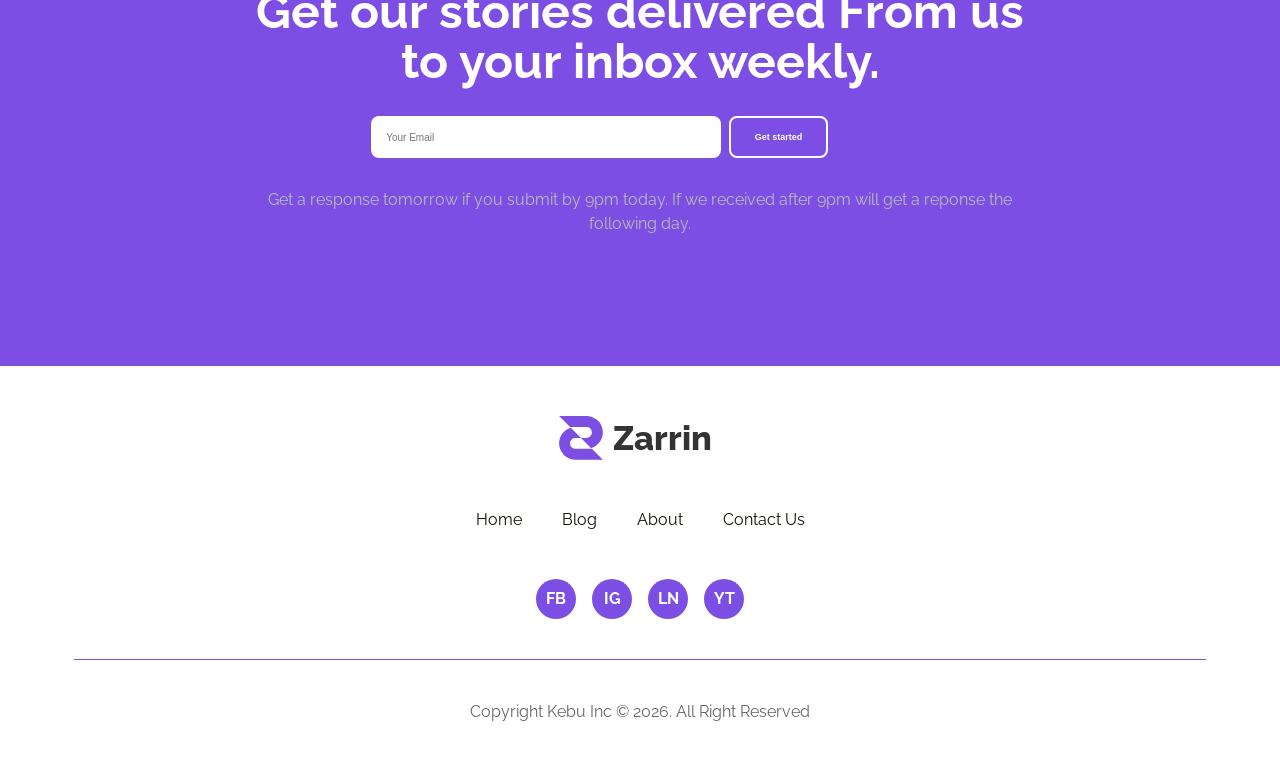
==== commit bc78719c: "Work on the website is completely finished. The war is over." ====
--- a/index.html
+++ b/index.html
@@ -28,11 +28,11 @@
       </div>
       <nav class="hamburger-content">
         <ul>
-          <li><a href="blog.html">Blog</a></li>
-          <li><a href="about.html">About</a></li>
-          <li><a href="single_blog.html">Single Blog</a></li>
+          <a href="blog.html">Blog</a>
+          <a href="about.html">About</a>
+          <a href="single_blog.html">Single Blog</a>
           <div class="ham-button">
-            <a class="btn-purple" href="contact.html">Contact Us</a>
+            <a class="btn-main" href="contact.html">Contact Us</a>
           </div>
         </ul>
       </nav>
@@ -42,8 +42,8 @@
             <li><a href="blog.html">Blog</a></li>
             <li><a href="about.html">About</a></li>
             <li><a href="single_blog.html">Single Blog</a></li>
-            <li><img src="icons/search.svg" alt="" /></li>
-            <a class="btn-purple" href="contact.html">Contact Us</a>
+            <a style="padding: 5px;" href="error.html"><img src="icons/search.svg" alt="" /></a>
+            <a class="btn-main" href="contact.html">Contact Us</a>
           </ul>
         </div>
       </div>
@@ -160,6 +160,7 @@
     <!-- first card -->
     <div class="card">
       <img src="images/beach.jpg" alt="" />
+
       <div class="dev-and-date">
         <div class="development">
           <span>Travel</span>
@@ -428,8 +429,10 @@
   <section class="footer container">
     <div class="footer-top">
       <div class="logo">
-        <img src="/icons/main-logo.svg" alt="" />
-        <span>Zarrin</span>
+        <a href="index.html">
+          <img src="icons/main-logo.svg" alt="" />
+          <span>Zarrin</span>
+        </a>
       </div>
       <div class="f-links">
         <ul>
@@ -441,10 +444,10 @@
       </div>
       <div class="footer-circle">
         <ul>
-          <li><a href="#">FB</a></li>
-          <li><a href="#">IG</a></li>
-          <li><a href="#">LN</a></li>
-          <li><a href="#">YT</a></li>
+          <li><a href="https://www.facebook.com">FB</a></li>
+          <li><a href="https://www.instagram.com">IG</a></li>
+          <li><a href="https://www.linkedin.com">LN</a></li>
+          <li><a href="https://uz.linkedin.com/">YT</a></li>
         </ul>
       </div>
     </div>
--- a/styles/style.css
+++ b/styles/style.css
@@ -99,12 +99,21 @@
   display: flex;
   justify-content: center;
   align-items: center;
-  gap: 10px;
 }
 .navbar .logo a span {
   font-size: 34px;
   font-weight: 800;
   color: #333333;
+  transition: 0.3s ease-in-out;
+  padding: 0 10px;
+}
+.navbar .logo a span:hover {
+  color: #7C4EE4;
+}
+@media (max-width: 1024px) {
+  .navbar .logo {
+    font-size: 24px;
+  }
 }
 .navbar .navbar-content {
   display: flex;
@@ -128,22 +137,21 @@
   flex-direction: column;
   width: 100%;
 }
-.navbar .navbar-content .hamburger-content ul.active li {
-  padding: 25px 15px;
-}
-.navbar .navbar-content .hamburger-content ul.active li a {
-  color: #7C4EE4;
-  width: 100%;
-}
-.navbar .navbar-content .hamburger-content ul.active li:hover {
+.navbar .navbar-content .hamburger-content ul.active a {
+  color: #333333;
+  padding: 20px 10px;
+}
+.navbar .navbar-content .hamburger-content ul.active a:hover {
   background-color: #f3efff;
+  color: #7C4EE4;
   cursor: pointer;
   transition: 0.1s ease-in;
 }
 .navbar .navbar-content .hamburger-content ul.active .ham-button {
   padding: 10px;
-}
-.navbar .navbar-content .hamburger-content .btn-purple {
+  margin-top: 20px;
+}
+.navbar .navbar-content .hamburger-content ul.active .ham-button .btn-main {
   padding: 14px 32px;
   background-color: #7C4EE4;
   color: #fff;
@@ -152,8 +160,16 @@
   font-size: 16px;
   font-weight: 600;
   cursor: pointer;
+  transition: 0.3s ease-in-out;
+  border: 1px solid #7C4EE4;
   color: #fff;
   padding: 16px 48px;
+}
+.navbar .navbar-content .hamburger-content ul.active .ham-button .btn-main:hover {
+  background-color: #fff;
+  color: #7C4EE4;
+  border: 1px solid #7C4EE4;
+  transform: scale(1.03);
 }
 .navbar .navbar-content .hamburger-content .active {
   display: none;
@@ -167,21 +183,21 @@
   justify-content: space-between;
 }
 .navbar .navbar-content .nav-right .nav-links ul li {
-  padding: 16px 10px;
+  padding: 16px 6px;
+  transition: 0.3s ease-in-out;
 }
 .navbar .navbar-content .nav-right .nav-links ul li a {
   color: #333333;
-  padding: 10px 20px;
+  padding: 20px;
 }
 .navbar .navbar-content .nav-right .nav-links ul li:hover {
   background-color: #f3efff;
   cursor: pointer;
-  transition: 0.2s ease-in;
-}
-.navbar .navbar-content .nav-right .nav-links ul li:first-child a {
-  color: #7C4EE4;
-}
-.navbar .navbar-content .nav-right .nav-links ul .btn-purple {
+}
+.navbar .navbar-content .nav-right .nav-links ul li:hover a {
+  color: #7C4EE4;
+}
+.navbar .navbar-content .nav-right .nav-links ul .btn-main {
   padding: 14px 32px;
   background-color: #7C4EE4;
   color: #fff;
@@ -190,20 +206,34 @@
   font-size: 16px;
   font-weight: 600;
   cursor: pointer;
+  transition: 0.3s ease-in-out;
+  border: 1px solid #7C4EE4;
   padding: 16px 48px;
 }
 @media (max-width: 480px) {
-  .navbar .navbar-content .nav-right .nav-links ul .btn-purple {
+  .navbar .navbar-content .nav-right .nav-links ul .btn-main {
     padding: 11px 32px;
   }
 }
-.navbar .navbar-content .nav-right .nav-links ul .btn-purple {
+.navbar .navbar-content .nav-right .nav-links ul .btn-main .btn-main:hover {
+  background-color: #fff;
+  color: #7C4EE4;
+  border: 1px solid #7C4EE4;
+  transform: scale(1.03);
+}
+.navbar .navbar-content .nav-right .nav-links ul .btn-main {
   margin-left: 20px;
 }
-.navbar .navbar-content .nav-right .nav-links ul .btn-purple a {
+.navbar .navbar-content .nav-right .nav-links ul .btn-main a {
   color: #fff;
   font-weight: 600;
   font-size: 16px;
+}
+.navbar .navbar-content .nav-right .nav-links ul .btn-main:hover {
+  background-color: #fff;
+  color: #7C4EE4;
+  border: 1px solid #7C4EE4;
+  transform: scale(1.03);
 }
 .navbar .hamburger {
   display: none;
@@ -270,9 +300,15 @@
   font-size: 16px;
   font-weight: 600;
   cursor: pointer;
+  transition: 0.3s ease-in-out;
+  border: 1px solid #7C4EE4;
   border: 2px solid #fff;
   padding: 14px 24px;
   font-size: 9px;
+}
+.form .form-content form .btn-main:hover {
+  background-color: #fff;
+  color: #7C4EE4;
 }
 .form .form-content .form-text {
   color: #bbb;
@@ -300,15 +336,20 @@
   border-bottom: 1px solid #7C4EE4;
   padding-bottom: 40px;
 }
-.footer .footer-top .logo {
-  display: flex;
-  justify-content: center;
-  align-items: center;
-}
-.footer .footer-top .logo span {
+.footer .footer-top .logo a {
+  display: flex;
+  justify-content: center;
+  align-items: center;
+}
+.footer .footer-top .logo a span {
   font-size: 34px;
   font-weight: 800;
-  padding-left: 15px;
+  color: #333333;
+  transition: 0.3s ease-in-out;
+  padding: 0 10px;
+}
+.footer .footer-top .logo a span:hover {
+  color: #7C4EE4;
 }
 @media (max-width: 1024px) {
   .footer .footer-top .logo {
@@ -319,10 +360,21 @@
   display: flex;
   justify-content: center;
   align-items: center;
-  gap: 50px;
+}
+.footer .footer-top .f-links ul li {
+  padding: 10px 0;
+}
+.footer .footer-top .f-links ul li:hover {
+  background-color: #f3efff;
+  cursor: pointer;
+  transition: 0.2s ease-in;
+}
+.footer .footer-top .f-links ul li:hover a {
+  color: #7C4EE4;
 }
 .footer .footer-top .f-links ul a {
   color: #150e06;
+  padding: 20px;
 }
 .footer .footer-top .footer-circle ul {
   display: flex;
@@ -337,10 +389,19 @@
   text-align: center;
   padding: 10px 0;
   border-radius: 50%;
+  transition: 0.3s ease-in-out;
 }
 .footer .footer-top .footer-circle ul li a {
   font-weight: 700;
   color: #fff;
+  padding: 10px;
+}
+.footer .footer-top .footer-circle ul li:hover {
+  background-color: #f3f3f3;
+  transition: 0.4s ease-in-out;
+}
+.footer .footer-top .footer-circle ul li:hover a {
+  color: #7C4EE4;
 }
 
 @media (max-width: 500px) {
@@ -348,7 +409,9 @@
     display: flex;
     justify-content: center;
     align-items: center;
-    gap: 30px;
+  }
+  .footer .footer-top .f-links ul li a {
+    padding: 10px;
   }
 }
 .ai {
@@ -389,9 +452,16 @@
   font-size: 16px;
   font-weight: 600;
   cursor: pointer;
+  transition: 0.3s ease-in-out;
+  border: 1px solid #7C4EE4;
   color: #373737;
   background-color: #fff;
   padding: 16px 48px;
+}
+.ai .left-side .ai-button .btn-main:hover {
+  background-color: #333333;
+  color: #fff;
+  border: 1px solid #333333;
 }
 .ai .ai-img {
   max-width: 49%;
@@ -471,9 +541,16 @@
   font-size: 16px;
   font-weight: 600;
   cursor: pointer;
+  transition: 0.3s ease-in-out;
+  border: 1px solid #7C4EE4;
   border: 1px solid #7C4EE4;
   background-color: #fff;
   color: #7C4EE4;
+}
+.vr .vr-content .vr-card .vr-btn .btn-main:hover {
+  background-color: #7C4EE4;
+  color: #fff;
+  border: 1px solid #fff;
 }
 
 .recent .recent-top {
@@ -508,6 +585,8 @@
   font-size: 16px;
   font-weight: 600;
   cursor: pointer;
+  transition: 0.3s ease-in-out;
+  border: 1px solid #7C4EE4;
   font-family: "roboto";
   padding: 16px 48px;
 }
@@ -515,6 +594,12 @@
   .recent .recent-top .btn-main {
     padding: 11px 32px;
   }
+}
+.recent .recent-top .btn-main:hover {
+  background-color: #fff;
+  color: #7C4EE4;
+  border: 1px solid #7C4EE4;
+  transform: scale(1.03);
 }
 .recent .recent-low {
   display: flex;
@@ -569,10 +654,17 @@
   font-size: 16px;
   font-weight: 600;
   cursor: pointer;
+  transition: 0.3s ease-in-out;
+  border: 1px solid #7C4EE4;
   background-color: #fff;
   color: #7C4EE4;
   border: 1px solid #7C4EE4;
   font-family: "roboto";
+}
+.recent .recent-low .recent-right .recent-btn .btn-main:hover {
+  background-color: #7C4EE4;
+  color: #fff;
+  border: 1px solid #fff;
 }
 
 .recent-cards,
@@ -589,10 +681,9 @@
 .popular-cards-low .card {
   display: flex;
   flex-direction: column;
-  justify-content: space-between;
+  justify-content: space-around;
   width: 32%;
   height: 360px;
-  gap: 20px;
   min-height: 660px;
   padding: 20px 0;
 }
@@ -628,11 +719,30 @@
 .popular-cards-low .card .card-text {
   font-family: "roboto";
 }
-@media (max-width: 750px) {
+.recent-cards .card .read-more:hover a,
+.popular-cards .card .read-more:hover a,
+.popular-cards-low .card .read-more:hover a {
+  color: #5c3ba8;
+}
+@media (max-width: 1024px) {
   .recent-cards .card,
   .popular-cards .card,
   .popular-cards-low .card {
-    height: 610px;
+    min-height: 590px;
+  }
+}
+@media (max-width: 1000px) {
+  .recent-cards .card,
+  .popular-cards .card,
+  .popular-cards-low .card {
+    min-height: 560px;
+  }
+}
+@media (max-width: 930px) {
+  .recent-cards .card,
+  .popular-cards .card,
+  .popular-cards-low .card {
+    min-height: 490px;
   }
 }
 @media (max-width: 600px) {
@@ -647,6 +757,21 @@
   .popular-cards-low .card img {
     min-height: 260px;
   }
+  .recent-cards .card .card-text,
+  .popular-cards .card .card-text,
+  .popular-cards-low .card .card-text {
+    padding: 5px 0;
+  }
+}
+.recent-cards .card .dev-and-date,
+.popular-cards .card .dev-and-date,
+.popular-cards-low .card .dev-and-date {
+  padding: 10px 0;
+}
+.recent-cards .card .card-text,
+.popular-cards .card .card-text,
+.popular-cards-low .card .card-text {
+  padding: 5px 0;
 }
 
 .popular {
@@ -682,12 +807,20 @@
   font-size: 16px;
   font-weight: 600;
   cursor: pointer;
+  transition: 0.3s ease-in-out;
+  border: 1px solid #7C4EE4;
   padding: 16px 48px;
 }
 @media (max-width: 480px) {
   .popular .btn-main {
     padding: 11px 32px;
   }
+}
+.popular .btn-main:hover {
+  background-color: #fff;
+  color: #7C4EE4;
+  border: 1px solid #7C4EE4;
+  transform: scale(1.03);
 }
 
 @media (max-width: 1320px) {
@@ -794,7 +927,7 @@
     height: 450px;
   }
 }
-@media (max-width: 820px) {
+@media (max-width: 830px) {
   .navbar .navbar-content .show {
     display: flex;
   }
@@ -876,6 +1009,9 @@
 @media (max-width: 600px) {
   .container {
     max-width: 480px;
+  }
+  .dev-and-date {
+    padding: 10px 0;
   }
   .ai-header {
     font-size: 36px;
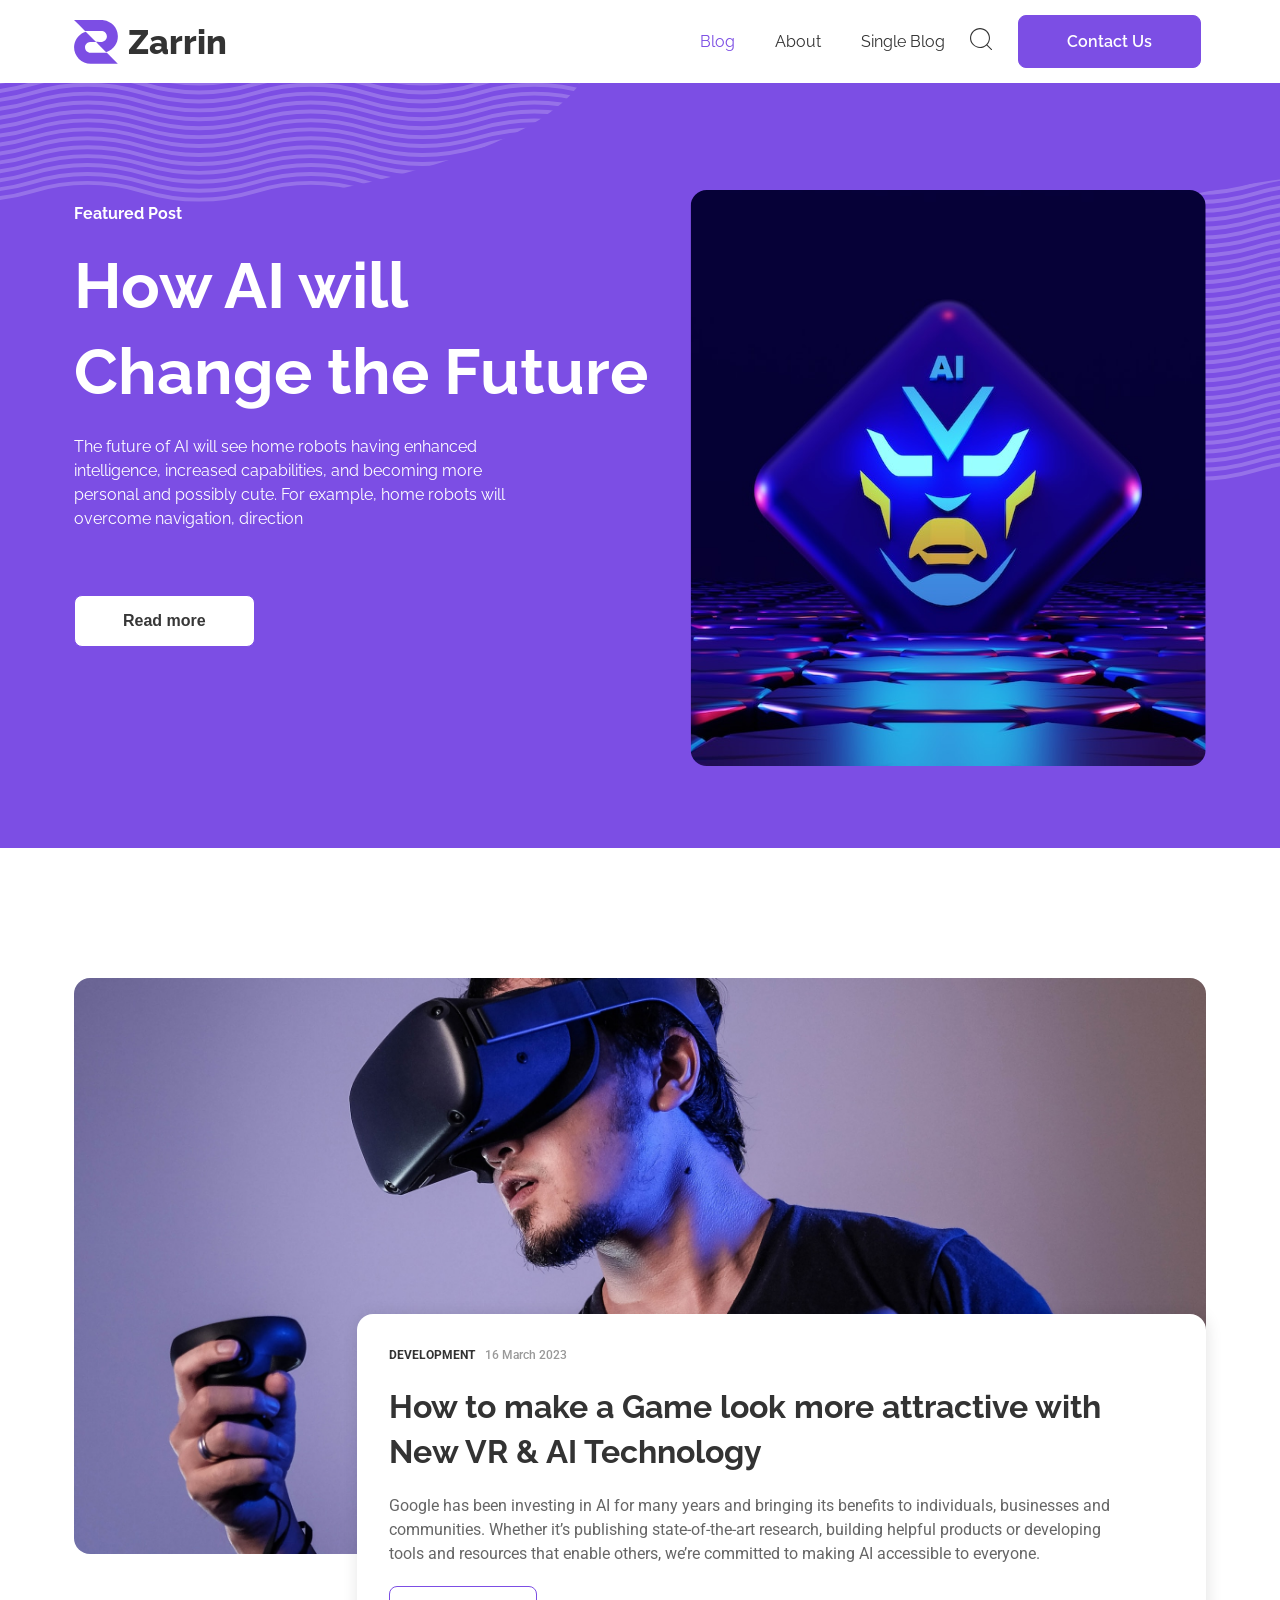
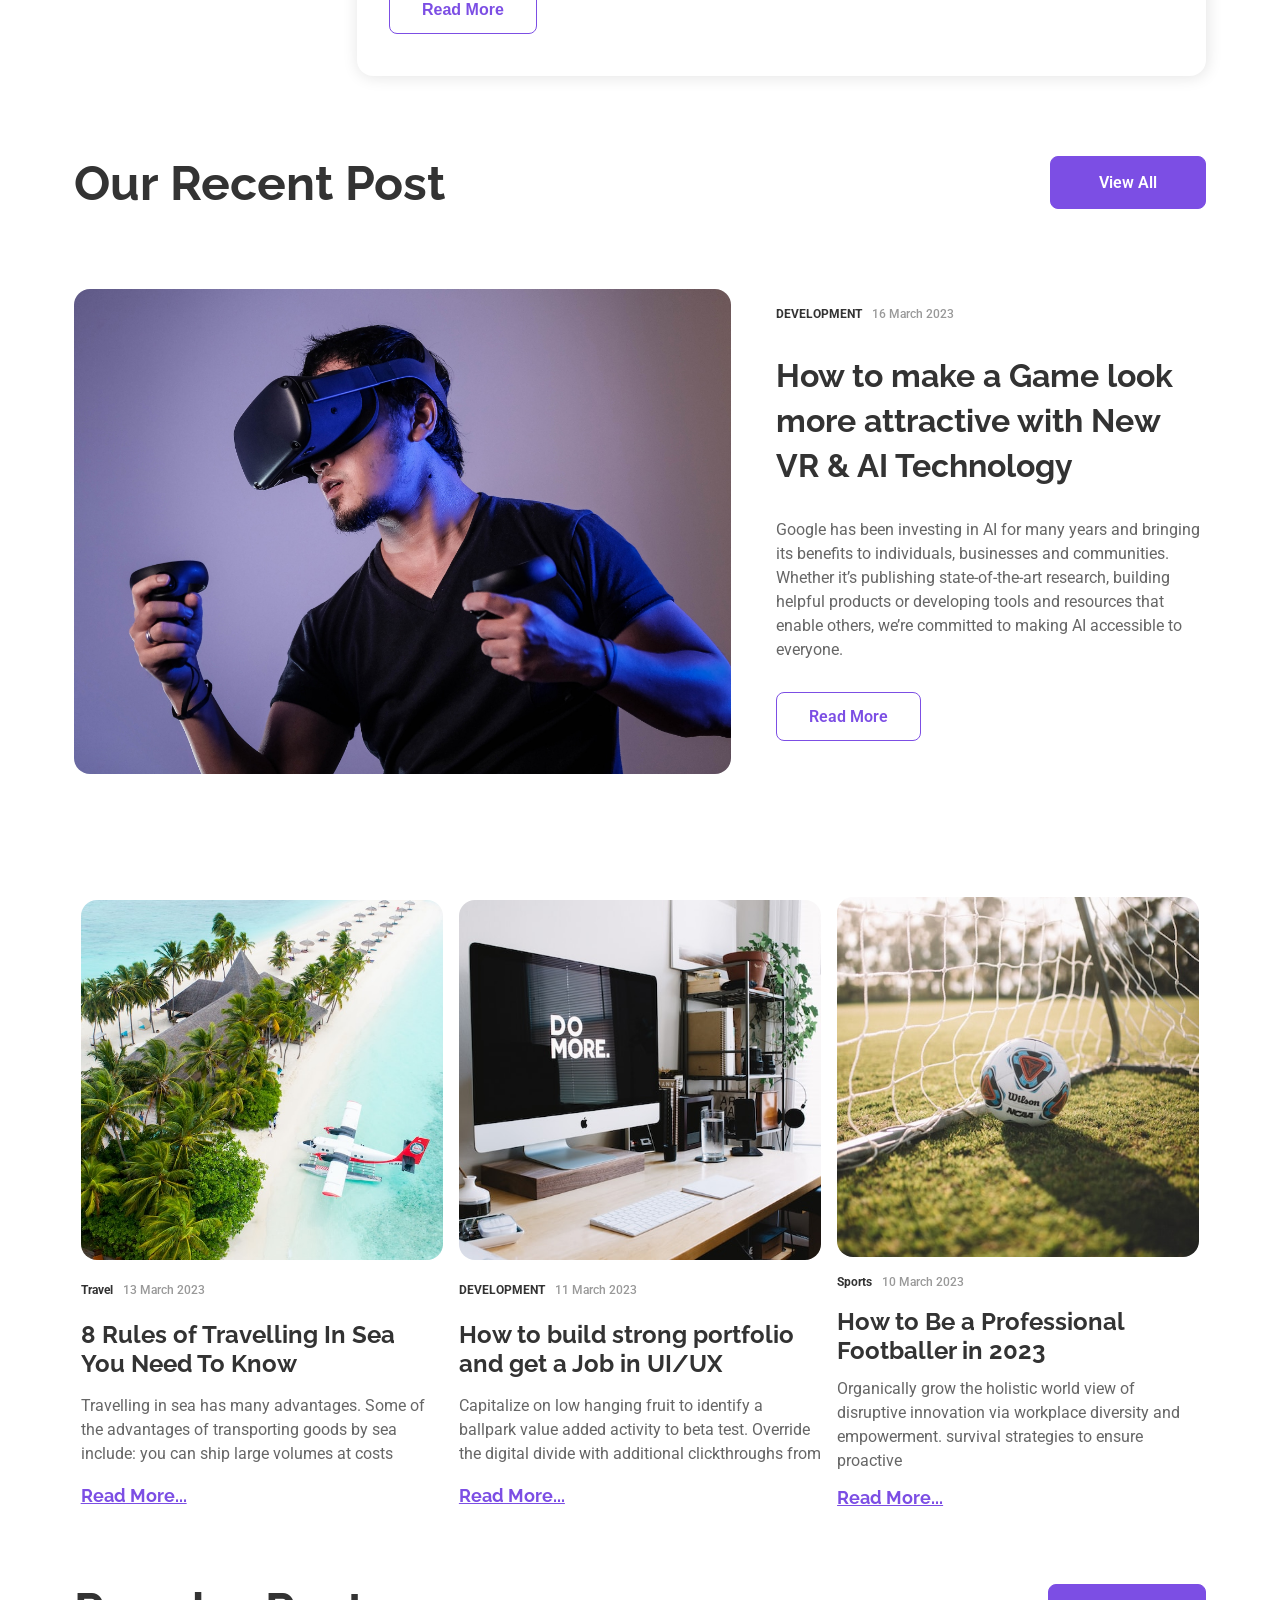
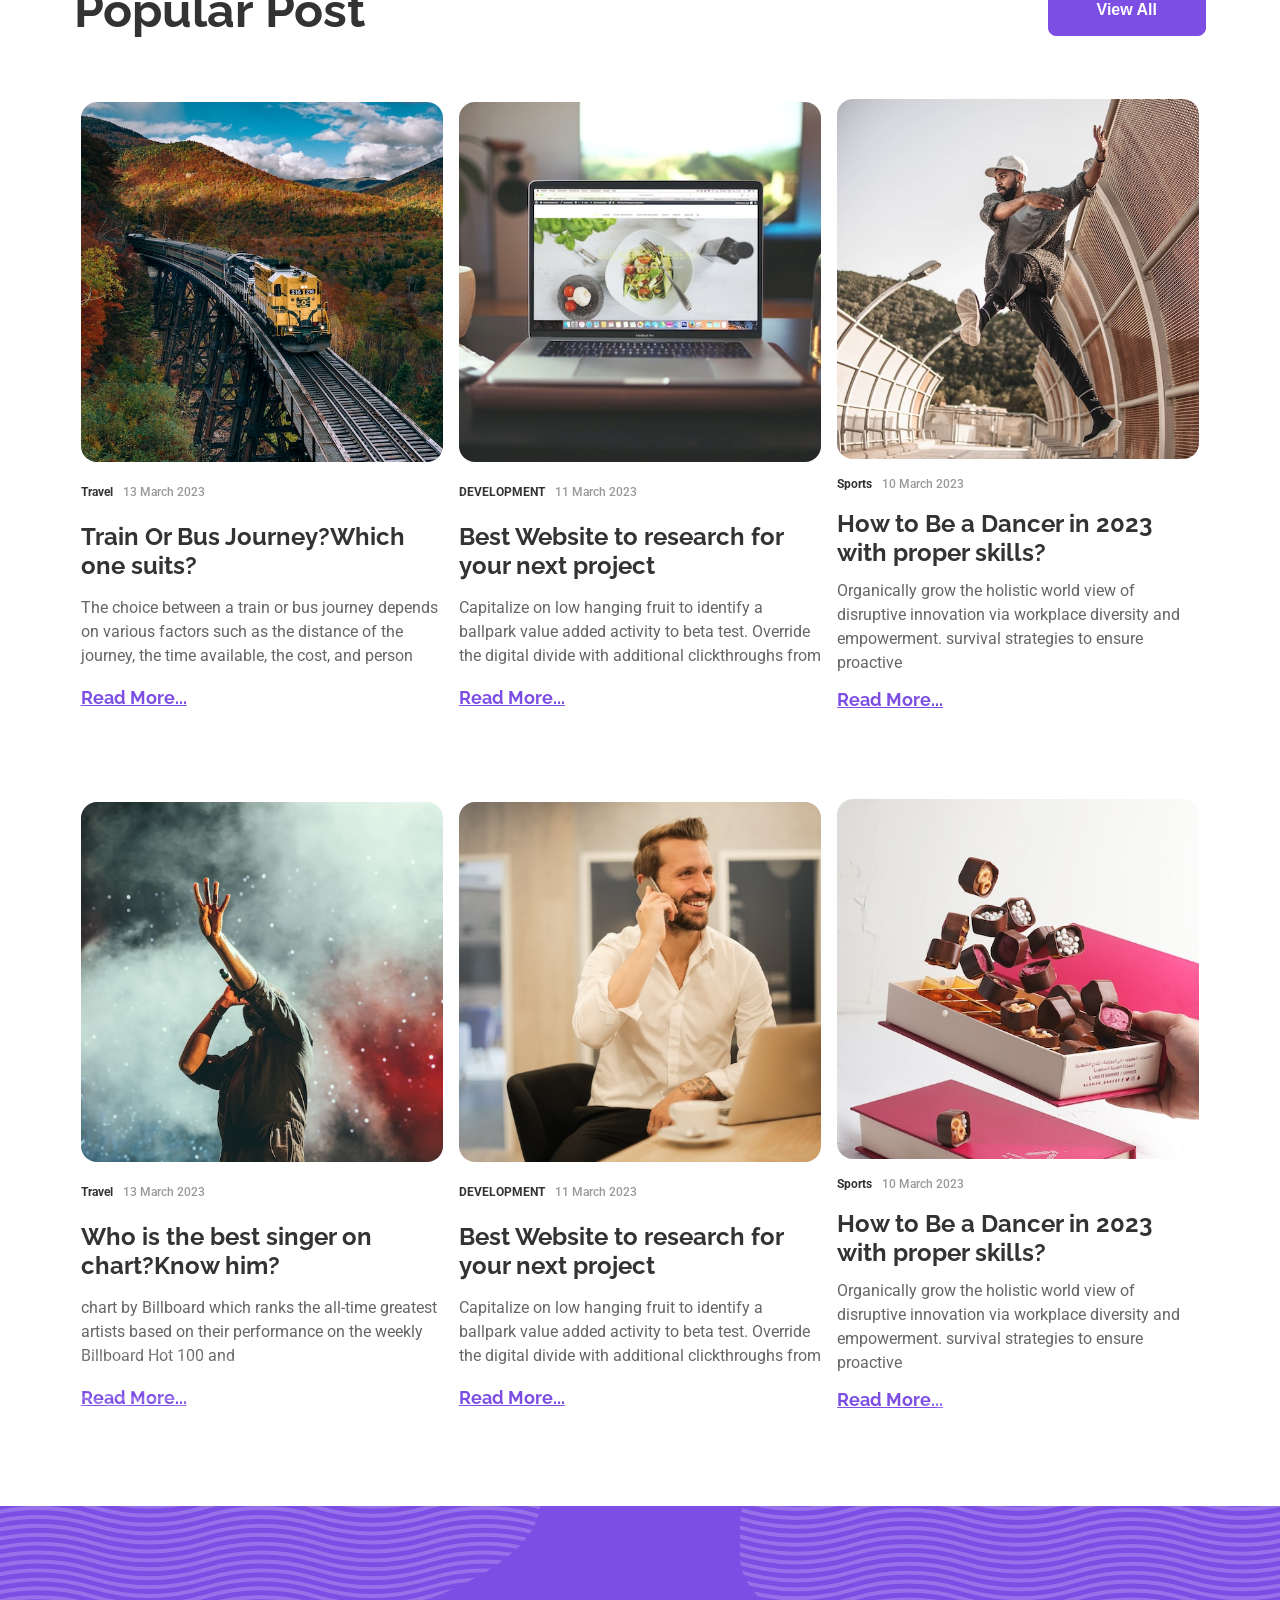
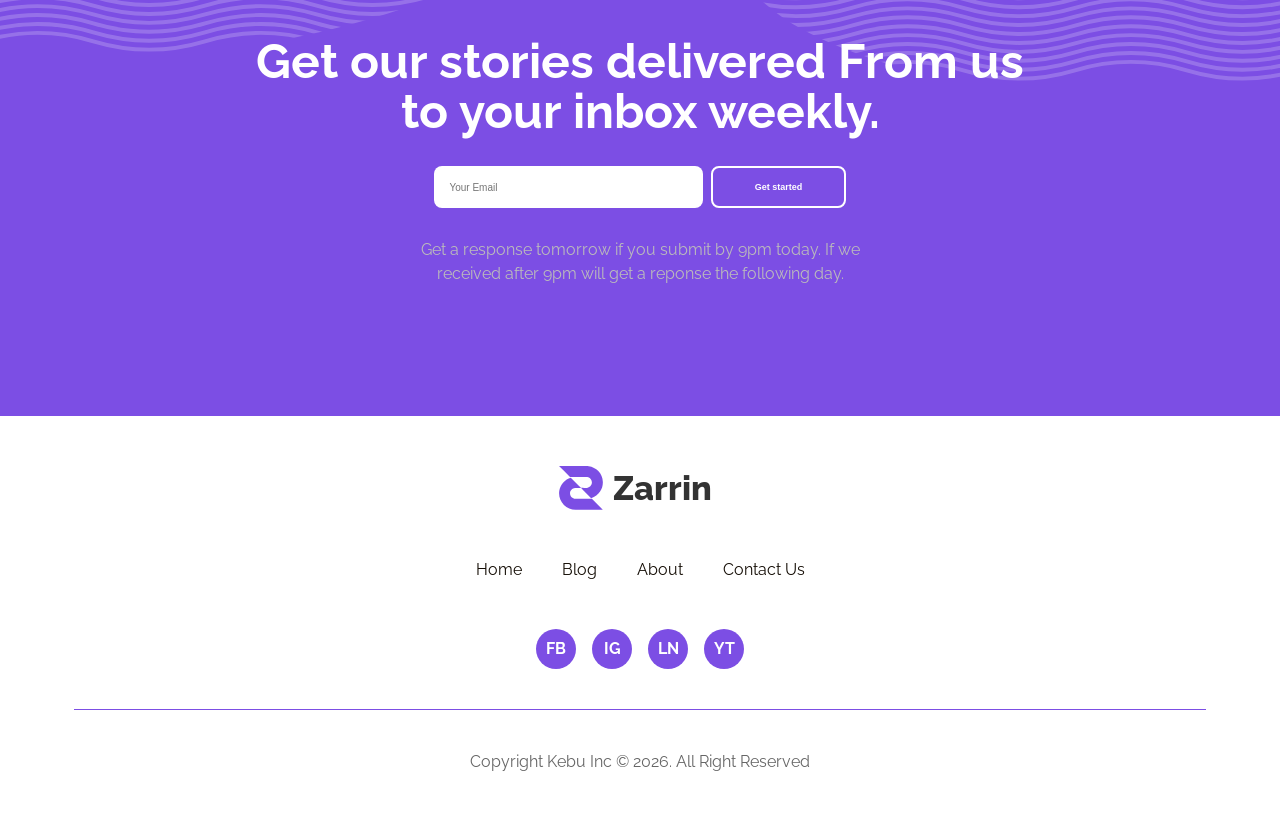
==== commit 9ccfd892: "There was a process of correcting mistakes." ====
--- a/index.html
+++ b/index.html
@@ -18,8 +18,8 @@
   <!--================ Landing page =================-->
 
   <!-- NAVBAR SECTION -->
-  <section class="navbar container">
-    <div class="navbar-content">
+  <section class="navbar">
+    <div class="navbar-content container">
       <div class="logo">
         <a href="index.html">
           <img src="icons/main-logo.svg" alt="" />
@@ -39,9 +39,9 @@
       <div class="nav-right">
         <div class="nav-links">
           <ul>
-            <li><a href="blog.html">Blog</a></li>
-            <li><a href="about.html">About</a></li>
-            <li><a href="single_blog.html">Single Blog</a></li>
+            <a href="blog.html">Blog</a>
+            <a href="about.html">About</a>
+            <a href="single_blog.html">Single Blog</a>
             <a style="padding: 5px;" href="error.html"><img src="icons/search.svg" alt="" /></a>
             <a class="btn-main" href="contact.html">Contact Us</a>
           </ul>
@@ -55,6 +55,9 @@
 
   <!-- AI CHANGE -->
   <section class="purple-bg">
+    <div class="top-lines">
+      <img src="icons/white-waves.svg" alt="">
+    </div>
     <section class="ai container">
       <div class="left-side">
         <div class="left-side-text">
@@ -83,6 +86,9 @@
         <img src="images/ai-img.jpg" alt="" />
       </div>
     </section>
+    <div class="low-lines">
+      <img src="icons/white-waves.svg" alt="">
+    </div>
   </section>
 
   <!-- VR SECTION -->
@@ -159,7 +165,7 @@
   <section class="recent-cards container">
     <!-- first card -->
     <div class="card">
-      <img src="images/beach.jpg" alt="" />
+      <img src="./images/beach.jpg" alt="" />
 
       <div class="dev-and-date">
         <div class="development">
@@ -409,6 +415,9 @@
 
   <!-- FORM SECTION -->
   <section class="form purple-bg">
+    <div class="top-lines">
+      <img src="icons/white-waves.svg" alt="">
+    </div>
     <div class="form-content container">
       <div class="form-header">
         <span>Get our stories delivered From us to your inbox weekly.</span>
@@ -422,6 +431,9 @@
           after 9pm will get a reponse the following day.
         </span>
       </div>
+    </div>
+    <div class="low-lines">
+      <img src="icons/white-waves.svg" alt="">
     </div>
   </section>
 
--- a/styles/style.css
+++ b/styles/style.css
@@ -10,6 +10,7 @@
 
 body {
   font-family: "raleway";
+  overflow-x: hidden;
 }
 
 .container {
@@ -27,9 +28,43 @@
 
 .purple-bg {
   background-color: #7C4EE4;
+  padding-top: 50px;
+}
+
+.top-lines {
+  position: absolute;
+  overflow-x: hidden;
+  width: 1340px;
+  height: 347px;
+  top: -120px;
+  left: -750px;
+  opacity: 20%;
+  border-radius: 50%;
+}
+@media (max-width: 1024px) {
+  .top-lines {
+    display: none;
+  }
+}
+
+.low-lines {
+  position: absolute;
+  overflow-x: hidden;
+  width: 1340px;
+  border-radius: 50%;
+  bottom: 380px;
+  right: -980px;
+  opacity: 20%;
+  z-index: 0;
+}
+@media (max-width: 1024px) {
+  .low-lines {
+    display: none;
+  }
 }
 
 .main-p {
+  font-weight: 400;
   font-size: 16px;
   line-height: 150%;
   color: #666666;
@@ -41,7 +76,7 @@
   align-items: center;
   font-family: "roboto";
   justify-content: start;
-  gap: 8px;
+  gap: 10px;
 }
 .dev-and-date .development {
   font-weight: 700;
@@ -73,6 +108,11 @@
   font-size: 18px;
   line-height: 150%;
 }
+@media (max-width: 1024px) {
+  .read-more {
+    font-size: 13px;
+  }
+}
 .read-more a {
   color: #7C4EE4;
   text-decoration: underline;
@@ -83,6 +123,10 @@
   font-size: 64px;
   width: 100%;
   line-height: 86px;
+}
+
+.link-active {
+  color: #7C4EE4 !important;
 }
 
 .navbar {
@@ -92,8 +136,7 @@
   top: 0;
   left: 0;
   right: 0;
-  padding: 0 30px;
-  z-index: 1;
+  z-index: 1488;
 }
 .navbar .logo a {
   display: flex;
@@ -107,7 +150,7 @@
   transition: 0.3s ease-in-out;
   padding: 0 10px;
 }
-.navbar .logo a span:hover {
+.navbar .logo a:hover span {
   color: #7C4EE4;
 }
 @media (max-width: 1024px) {
@@ -130,7 +173,7 @@
   justify-content: flex-start;
   top: 100%;
   left: 0;
-  box-shadow: 0px 5px 15px -10px #6b6b6b;
+  box-shadow: -1px 5px 15px -15px #6b6b6b;
 }
 .navbar .navbar-content .hamburger-content ul.active {
   display: none;
@@ -160,7 +203,7 @@
   font-size: 16px;
   font-weight: 600;
   cursor: pointer;
-  transition: 0.3s ease-in-out;
+  transition: 0.2s ease-in-out;
   border: 1px solid #7C4EE4;
   color: #fff;
   padding: 16px 48px;
@@ -169,7 +212,8 @@
   background-color: #fff;
   color: #7C4EE4;
   border: 1px solid #7C4EE4;
-  transform: scale(1.03);
+  transform: scale(1.02);
+  box-shadow: 0px 1px 10px 5px #d6c5ff;
 }
 .navbar .navbar-content .hamburger-content .active {
   display: none;
@@ -182,19 +226,12 @@
   align-items: center;
   justify-content: space-between;
 }
-.navbar .navbar-content .nav-right .nav-links ul li {
-  padding: 16px 6px;
+.navbar .navbar-content .nav-right .nav-links ul a {
+  padding: 10px 20px;
   transition: 0.3s ease-in-out;
-}
-.navbar .navbar-content .nav-right .nav-links ul li a {
   color: #333333;
-  padding: 20px;
-}
-.navbar .navbar-content .nav-right .nav-links ul li:hover {
-  background-color: #f3efff;
-  cursor: pointer;
-}
-.navbar .navbar-content .nav-right .nav-links ul li:hover a {
+}
+.navbar .navbar-content .nav-right .nav-links ul a:hover {
   color: #7C4EE4;
 }
 .navbar .navbar-content .nav-right .nav-links ul .btn-main {
@@ -206,7 +243,7 @@
   font-size: 16px;
   font-weight: 600;
   cursor: pointer;
-  transition: 0.3s ease-in-out;
+  transition: 0.2s ease-in-out;
   border: 1px solid #7C4EE4;
   padding: 16px 48px;
 }
@@ -219,7 +256,8 @@
   background-color: #fff;
   color: #7C4EE4;
   border: 1px solid #7C4EE4;
-  transform: scale(1.03);
+  transform: scale(1.02);
+  box-shadow: 0px 1px 10px 5px #d6c5ff;
 }
 .navbar .navbar-content .nav-right .nav-links ul .btn-main {
   margin-left: 20px;
@@ -233,7 +271,8 @@
   background-color: #fff;
   color: #7C4EE4;
   border: 1px solid #7C4EE4;
-  transform: scale(1.03);
+  transform: scale(1.02);
+  box-shadow: 0px 1px 10px 5px #d6c5ff;
 }
 .navbar .hamburger {
   display: none;
@@ -266,6 +305,7 @@
   font-weight: 700;
   font-size: 48px;
   line-height: 50px;
+  color: #333333;
 }
 @media (max-width: 1024px) {
   .form .form-content .form-header {
@@ -279,13 +319,17 @@
     line-height: 36px;
   }
 }
+.form .form-content .form-header {
+  color: #fff;
+}
 .form .form-content form {
   display: flex;
+  justify-content: center;
   width: 70%;
   gap: 8px;
 }
 .form .form-content form input {
-  width: 65%;
+  width: 50%;
   padding: 12px 0 12px 15px;
   border-radius: 8px;
   border: none;
@@ -300,18 +344,38 @@
   font-size: 16px;
   font-weight: 600;
   cursor: pointer;
-  transition: 0.3s ease-in-out;
+  transition: 0.2s ease-in-out;
   border: 1px solid #7C4EE4;
   border: 2px solid #fff;
   padding: 14px 24px;
   font-size: 9px;
+  width: 25%;
 }
 .form .form-content form .btn-main:hover {
   background-color: #fff;
   color: #7C4EE4;
+  box-shadow: 0px 1px 10px 1px #d6c5ff;
+}
+@media (max-width: 600px) {
+  .form .form-content form input {
+    width: 60%;
+  }
+  .form .form-content form .btn-main {
+    width: 35%;
+  }
 }
 .form .form-content .form-text {
   color: #bbb;
+  width: 65%;
+}
+.form .top-lines {
+  top: 4530px;
+  left: -800px;
+}
+.form .low-lines {
+  bottom: -4020px;
+  right: -800px;
+  border-radius: 45%;
 }
 
 @media (max-width: 800px) {
@@ -348,7 +412,7 @@
   transition: 0.3s ease-in-out;
   padding: 0 10px;
 }
-.footer .footer-top .logo a span:hover {
+.footer .footer-top .logo a:hover span {
   color: #7C4EE4;
 }
 @media (max-width: 1024px) {
@@ -365,9 +429,8 @@
   padding: 10px 0;
 }
 .footer .footer-top .f-links ul li:hover {
-  background-color: #f3efff;
   cursor: pointer;
-  transition: 0.2s ease-in;
+  transition: 0.3s ease-in;
 }
 .footer .footer-top .f-links ul li:hover a {
   color: #7C4EE4;
@@ -398,7 +461,8 @@
 }
 .footer .footer-top .footer-circle ul li:hover {
   background-color: #f3f3f3;
-  transition: 0.4s ease-in-out;
+  transition: 0.3s ease-in-out;
+  box-shadow: 0px 1px 10px 5px #d6c5ff;
 }
 .footer .footer-top .footer-circle ul li:hover a {
   color: #7C4EE4;
@@ -452,7 +516,7 @@
   font-size: 16px;
   font-weight: 600;
   cursor: pointer;
-  transition: 0.3s ease-in-out;
+  transition: 0.2s ease-in-out;
   border: 1px solid #7C4EE4;
   color: #373737;
   background-color: #fff;
@@ -462,9 +526,11 @@
   background-color: #333333;
   color: #fff;
   border: 1px solid #333333;
+  box-shadow: 0px 1px 10px 5px rgb(64, 61, 61);
 }
 .ai .ai-img {
   max-width: 49%;
+  z-index: 1;
 }
 .ai .ai-img img {
   width: 100%;
@@ -472,6 +538,7 @@
   -o-object-fit: cover;
      object-fit: cover;
   border-radius: 16px;
+  transform: scaleX(-1);
 }
 
 .vr {
@@ -512,6 +579,7 @@
   font-weight: 700;
   font-size: 32px;
   line-height: 45px;
+  color: #333333;
 }
 @media (max-width: 1024px) {
   .vr .vr-content .vr-card .vr-header {
@@ -541,7 +609,7 @@
   font-size: 16px;
   font-weight: 600;
   cursor: pointer;
-  transition: 0.3s ease-in-out;
+  transition: 0.2s ease-in-out;
   border: 1px solid #7C4EE4;
   border: 1px solid #7C4EE4;
   background-color: #fff;
@@ -550,7 +618,7 @@
 .vr .vr-content .vr-card .vr-btn .btn-main:hover {
   background-color: #7C4EE4;
   color: #fff;
-  border: 1px solid #fff;
+  box-shadow: 0px 1px 10px 5px #d6c5ff;
 }
 
 .recent .recent-top {
@@ -563,6 +631,7 @@
   font-weight: 700;
   font-size: 48px;
   line-height: 50px;
+  color: #333333;
 }
 @media (max-width: 1024px) {
   .recent .recent-top .recent-top-header {
@@ -585,7 +654,7 @@
   font-size: 16px;
   font-weight: 600;
   cursor: pointer;
-  transition: 0.3s ease-in-out;
+  transition: 0.2s ease-in-out;
   border: 1px solid #7C4EE4;
   font-family: "roboto";
   padding: 16px 48px;
@@ -599,7 +668,8 @@
   background-color: #fff;
   color: #7C4EE4;
   border: 1px solid #7C4EE4;
-  transform: scale(1.03);
+  transform: scale(1.02);
+  box-shadow: 0px 1px 10px 5px #d6c5ff;
 }
 .recent .recent-low {
   display: flex;
@@ -610,7 +680,7 @@
   padding: 80px 0 60px;
 }
 .recent .recent-low .recent-img {
-  background-image: url(/images/guy_with_vr.jpg);
+  background-image: url(../images/guy_with_vr.jpg);
   background-position: center;
   background-size: cover;
   max-width: 58%;
@@ -630,6 +700,7 @@
   font-weight: 700;
   font-size: 32px;
   line-height: 45px;
+  color: #333333;
 }
 @media (max-width: 1024px) {
   .recent .recent-low .recent-right .recent-header {
@@ -654,7 +725,7 @@
   font-size: 16px;
   font-weight: 600;
   cursor: pointer;
-  transition: 0.3s ease-in-out;
+  transition: 0.2s ease-in-out;
   border: 1px solid #7C4EE4;
   background-color: #fff;
   color: #7C4EE4;
@@ -664,7 +735,7 @@
 .recent .recent-low .recent-right .recent-btn .btn-main:hover {
   background-color: #7C4EE4;
   color: #fff;
-  border: 1px solid #fff;
+  box-shadow: 0px 1px 10px 5px #d6c5ff;
 }
 
 .recent-cards,
@@ -785,6 +856,7 @@
   font-weight: 700;
   font-size: 48px;
   line-height: 50px;
+  color: #333333;
 }
 @media (max-width: 1024px) {
   .popular .popular-header {
@@ -807,7 +879,7 @@
   font-size: 16px;
   font-weight: 600;
   cursor: pointer;
-  transition: 0.3s ease-in-out;
+  transition: 0.2s ease-in-out;
   border: 1px solid #7C4EE4;
   padding: 16px 48px;
 }
@@ -820,7 +892,8 @@
   background-color: #fff;
   color: #7C4EE4;
   border: 1px solid #7C4EE4;
-  transform: scale(1.03);
+  transform: scale(1.02);
+  box-shadow: 0px 1px 10px 5px #d6c5ff;
 }
 
 @media (max-width: 1320px) {
@@ -857,14 +930,24 @@
   .container {
     max-width: 882px;
   }
+  .vr {
+    padding: 60px 0 30px;
+  }
+  .recent .recent-low {
+    padding: 50px 0 30px;
+  }
   .recent-cards,
   .popular-cards,
   .popular-cards-low {
+    padding-top: 20px;
     gap: 10px;
   }
   .ai-header {
     font-size: 46px;
     line-height: 62px;
+  }
+  .form {
+    margin: 30px 0 0;
   }
 }
 @media (max-width: 1000px) {
@@ -919,6 +1002,18 @@
   .container {
     max-width: 670px;
   }
+  .navbar .navbar-content .show {
+    display: flex;
+  }
+  .navbar .navbar-content .show .active {
+    display: flex !important;
+  }
+  .navbar .nav-right {
+    display: none;
+  }
+  .navbar .hamburger {
+    display: flex;
+  }
   .ai-header {
     font-size: 40px;
     line-height: 52px;
@@ -928,18 +1023,6 @@
   }
 }
 @media (max-width: 830px) {
-  .navbar .navbar-content .show {
-    display: flex;
-  }
-  .navbar .navbar-content .show .active {
-    display: flex !important;
-  }
-  .navbar .nav-right {
-    display: none;
-  }
-  .navbar .hamburger {
-    display: flex;
-  }
   .form .form-content {
     width: 75%;
   }
